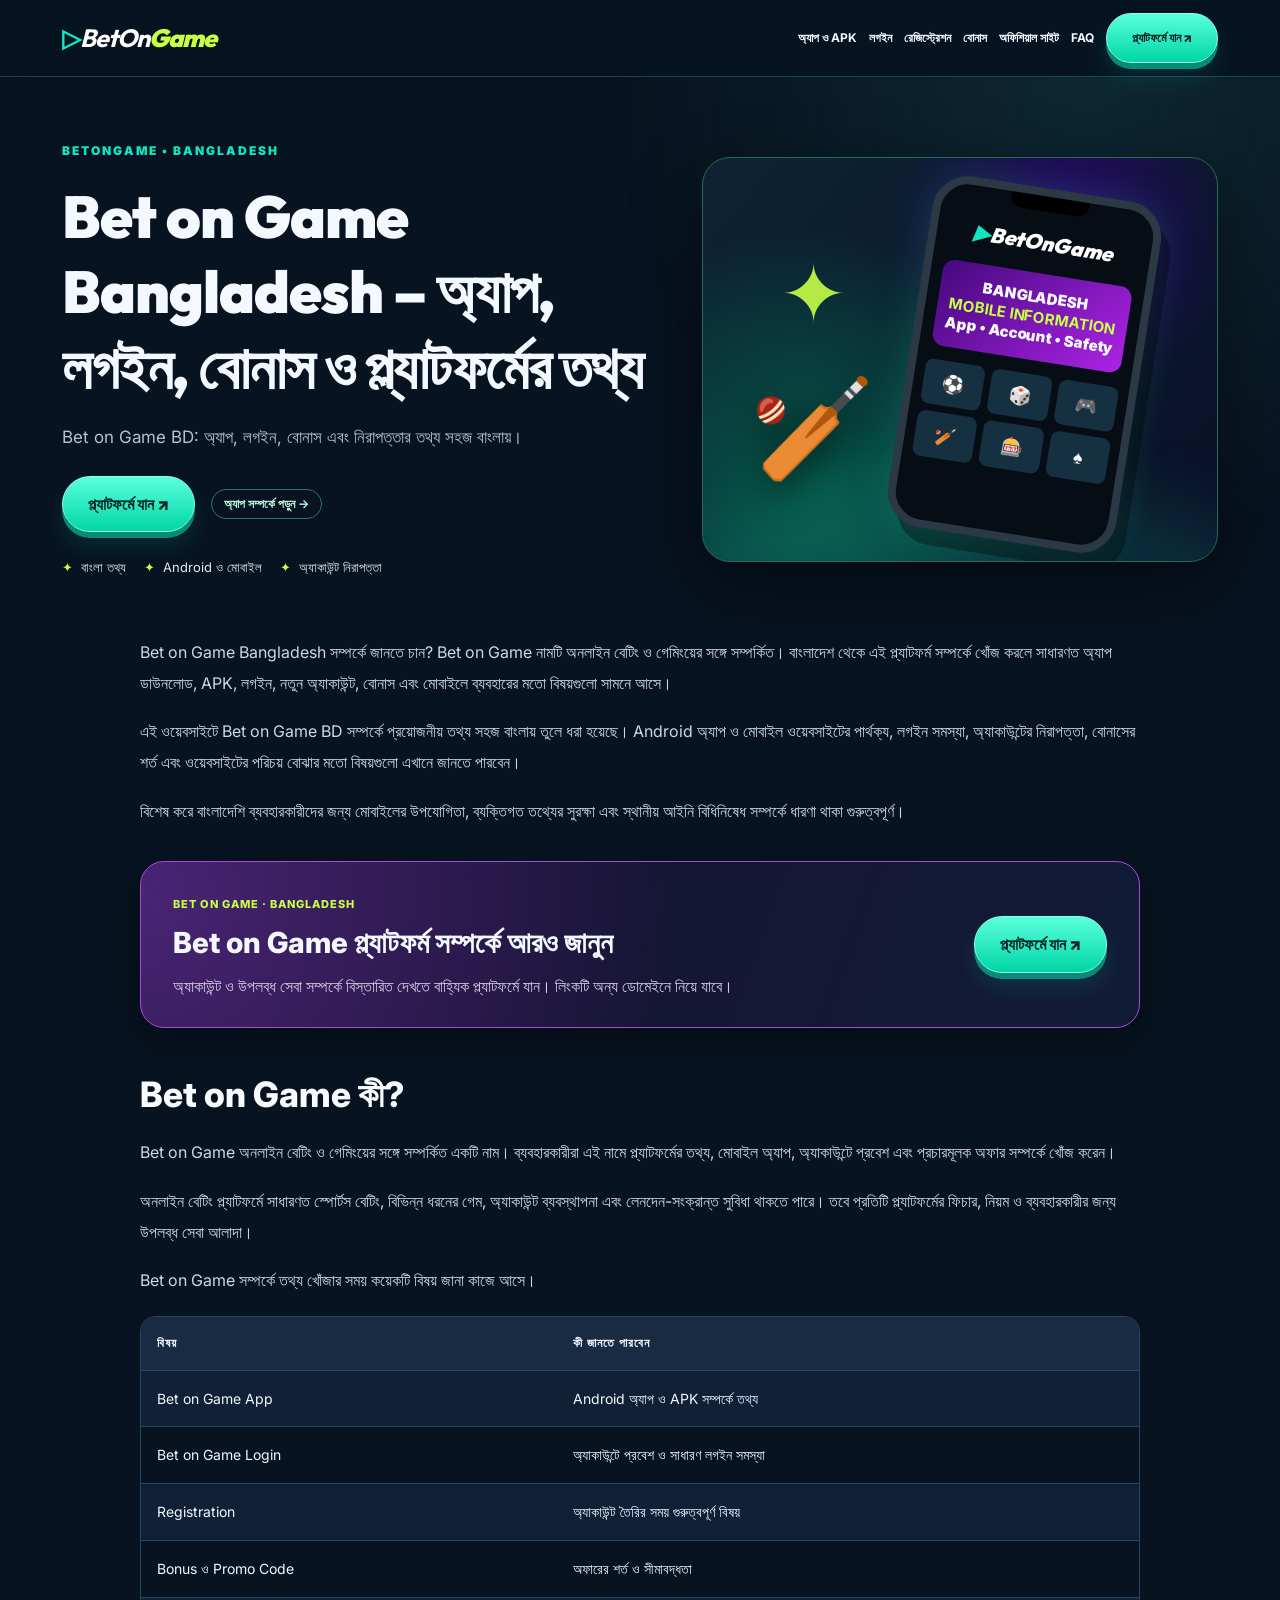
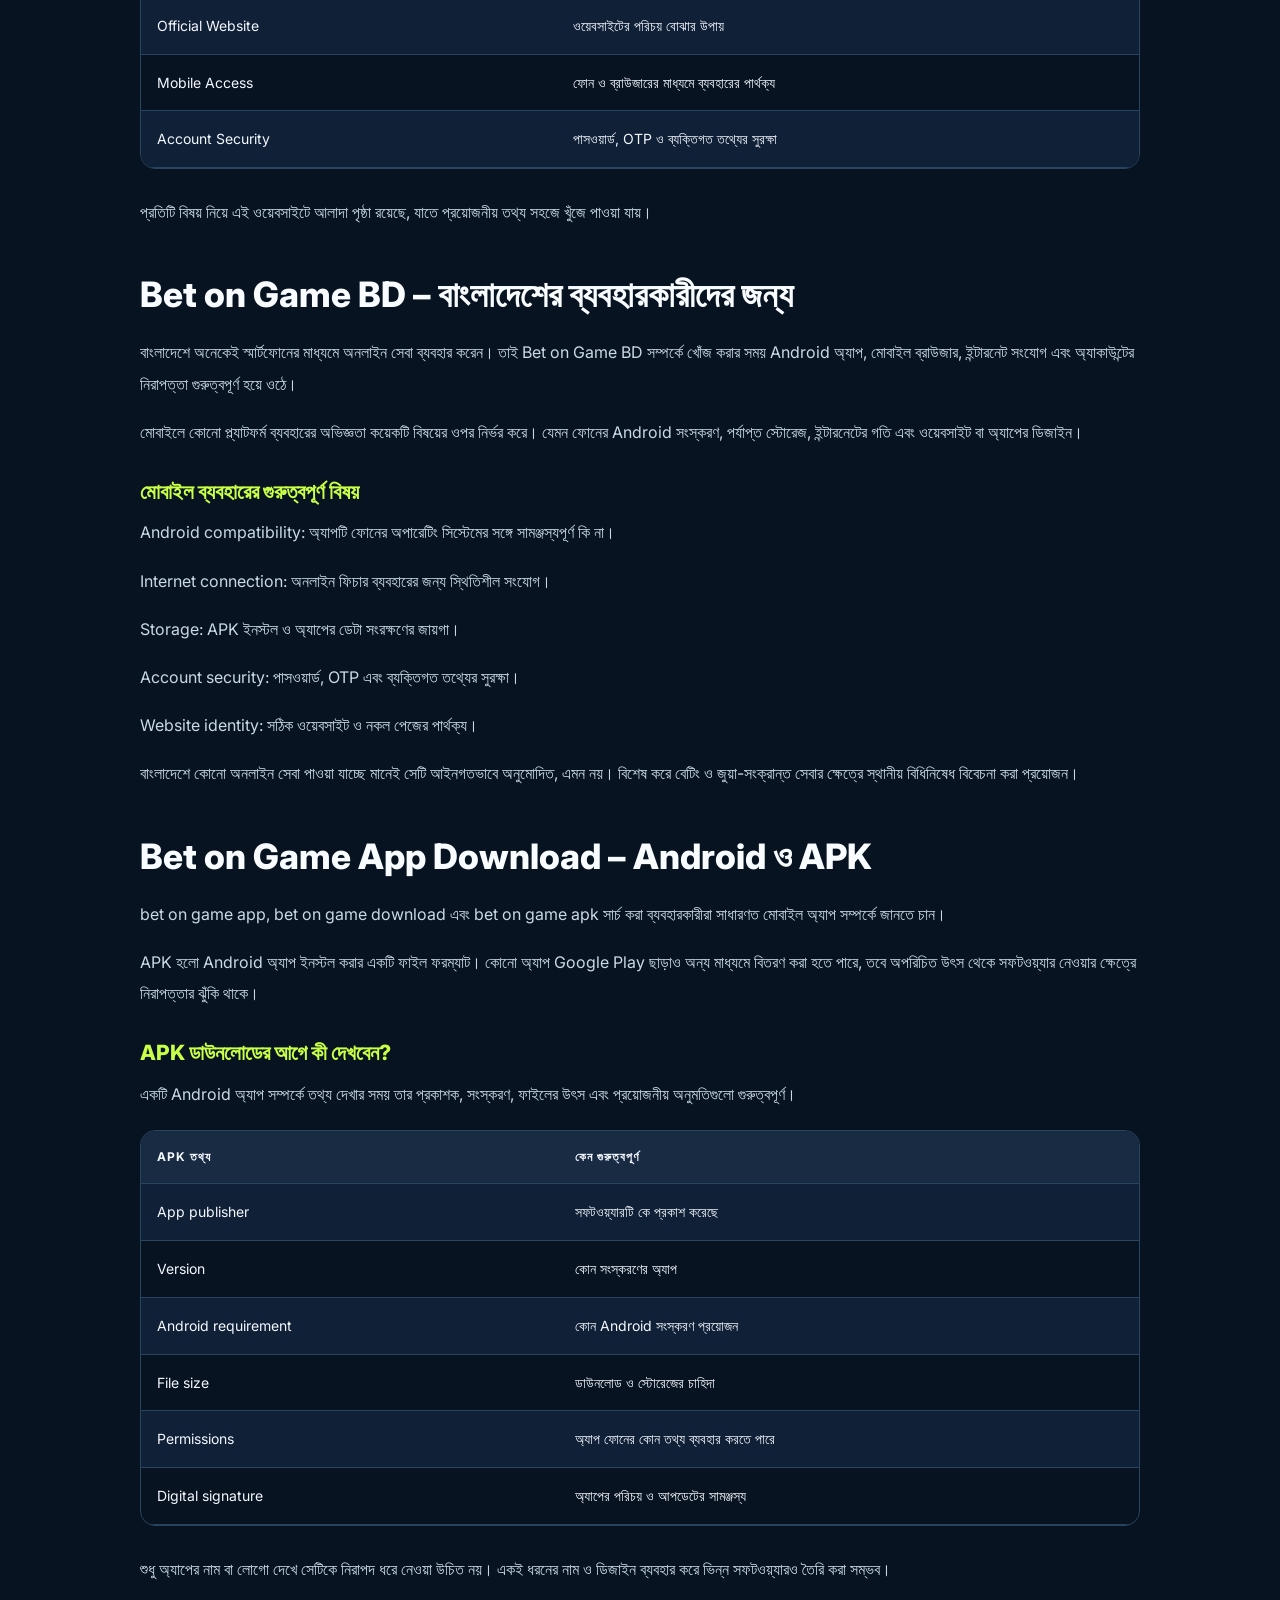
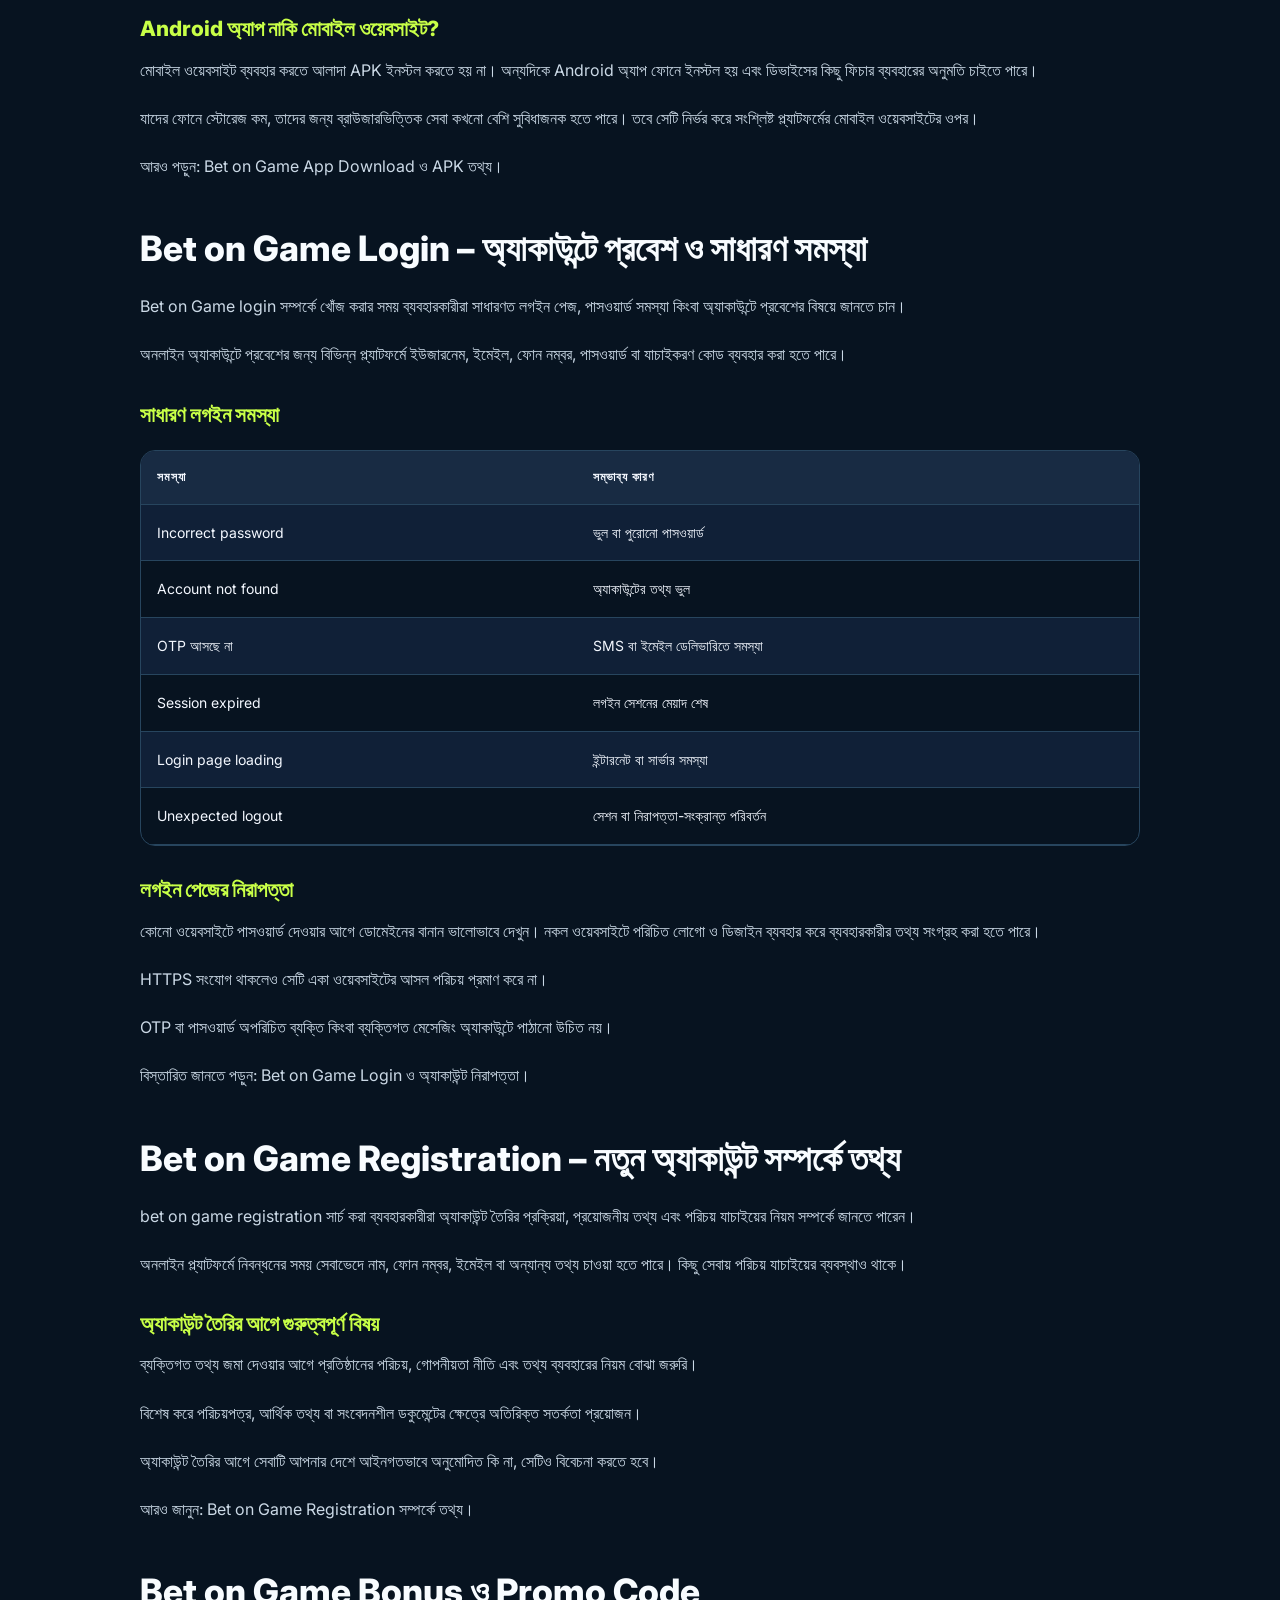
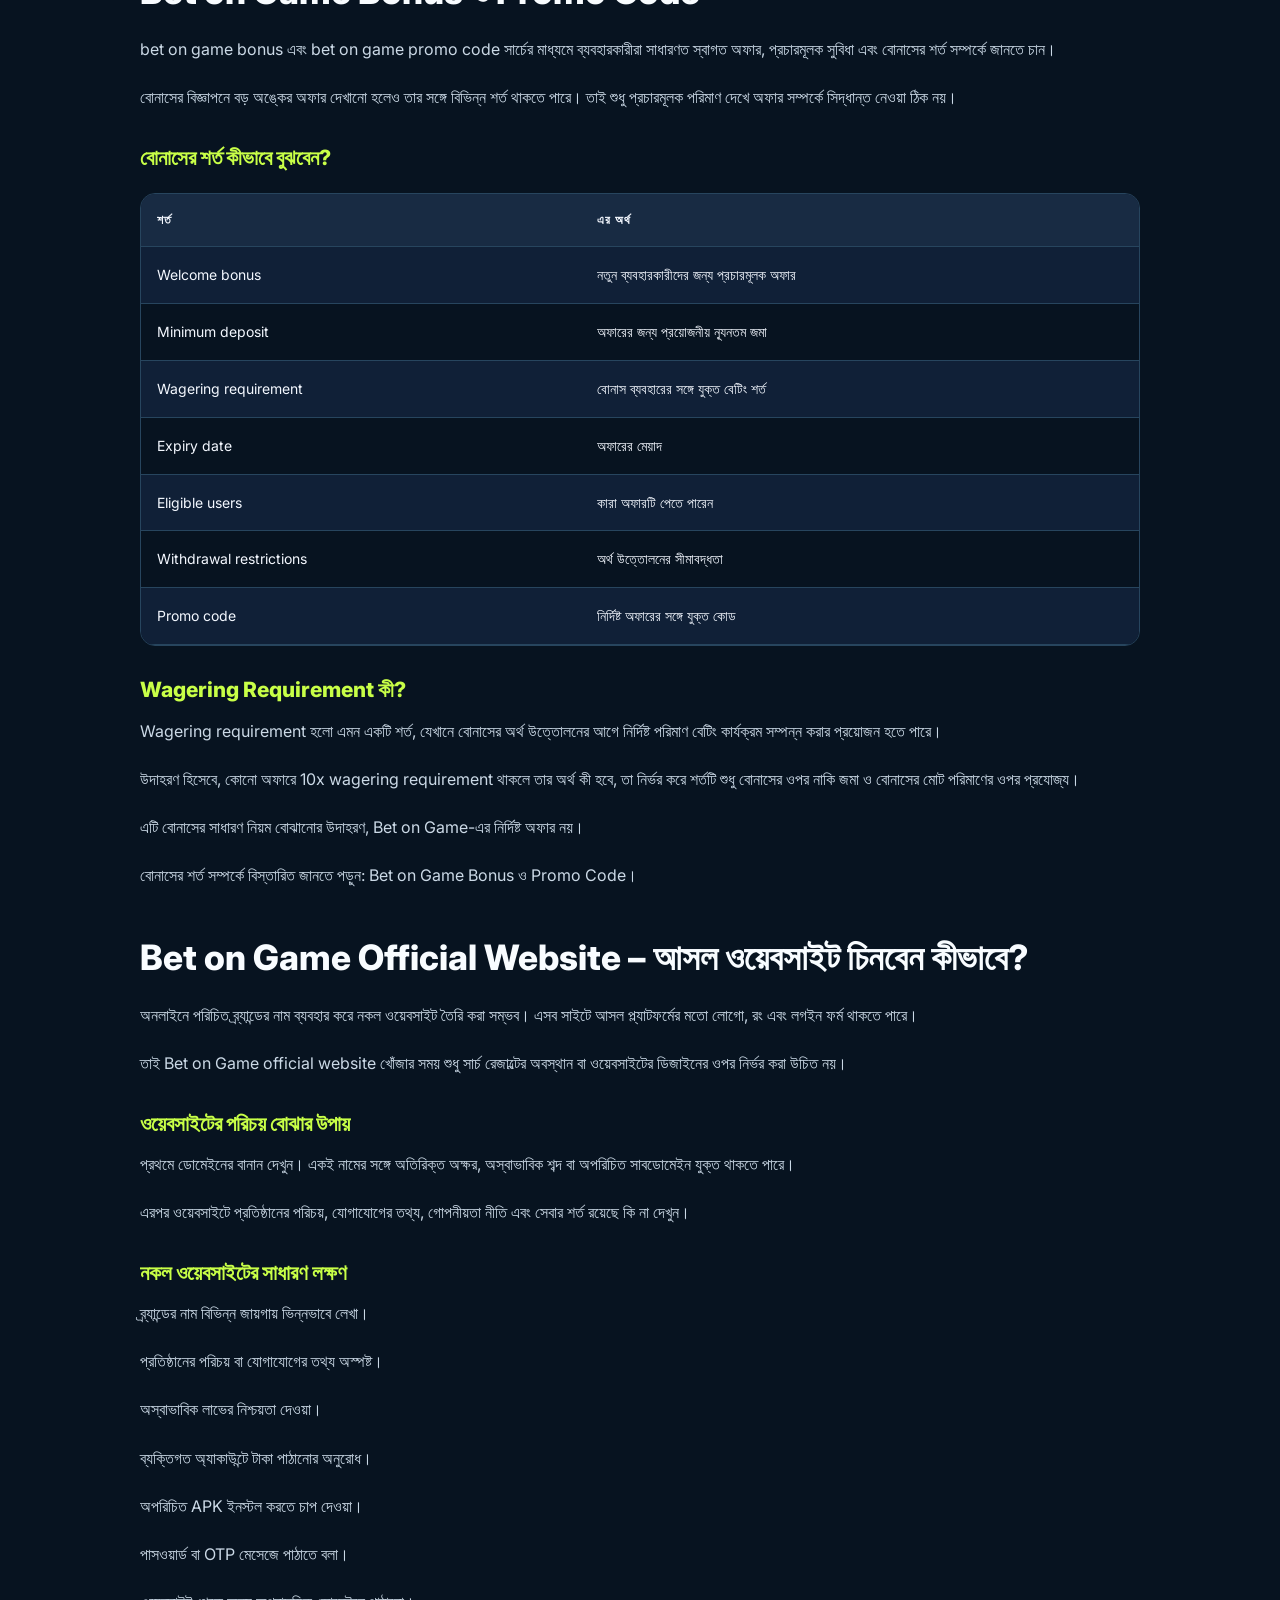
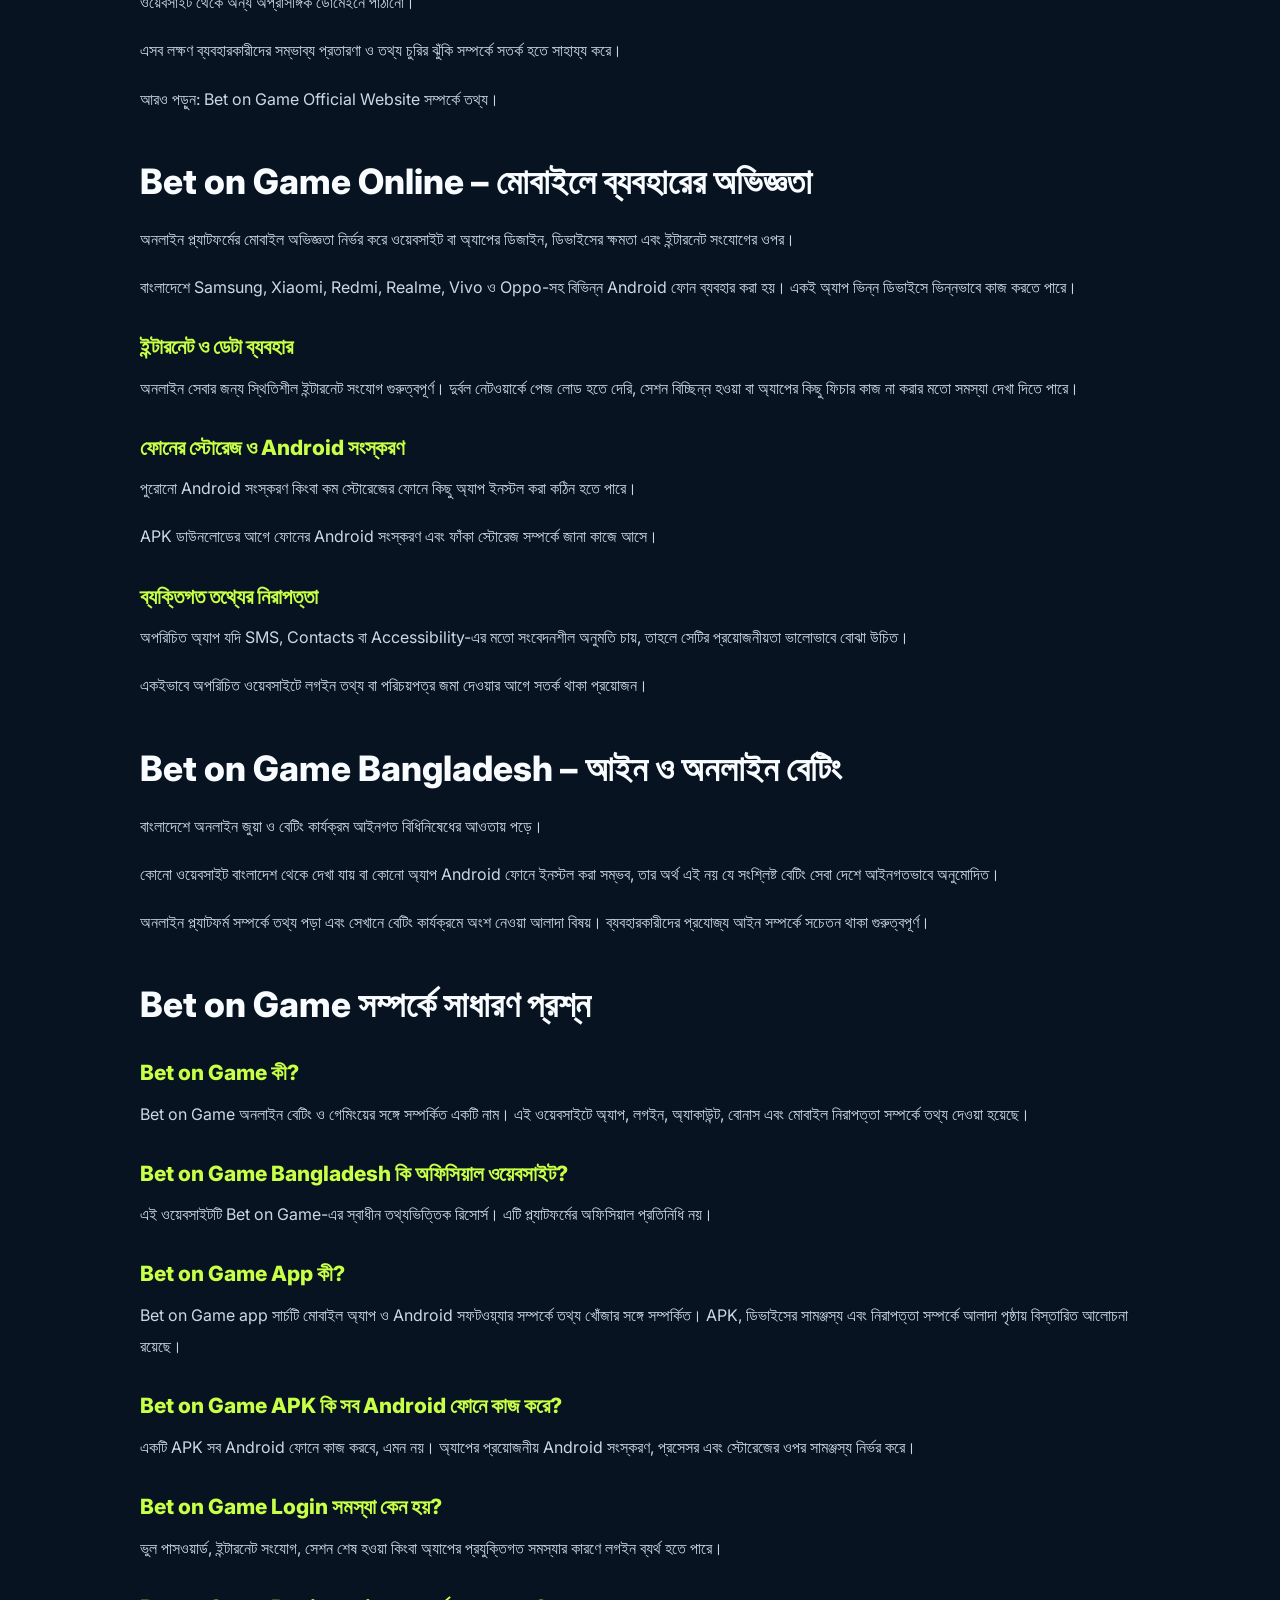
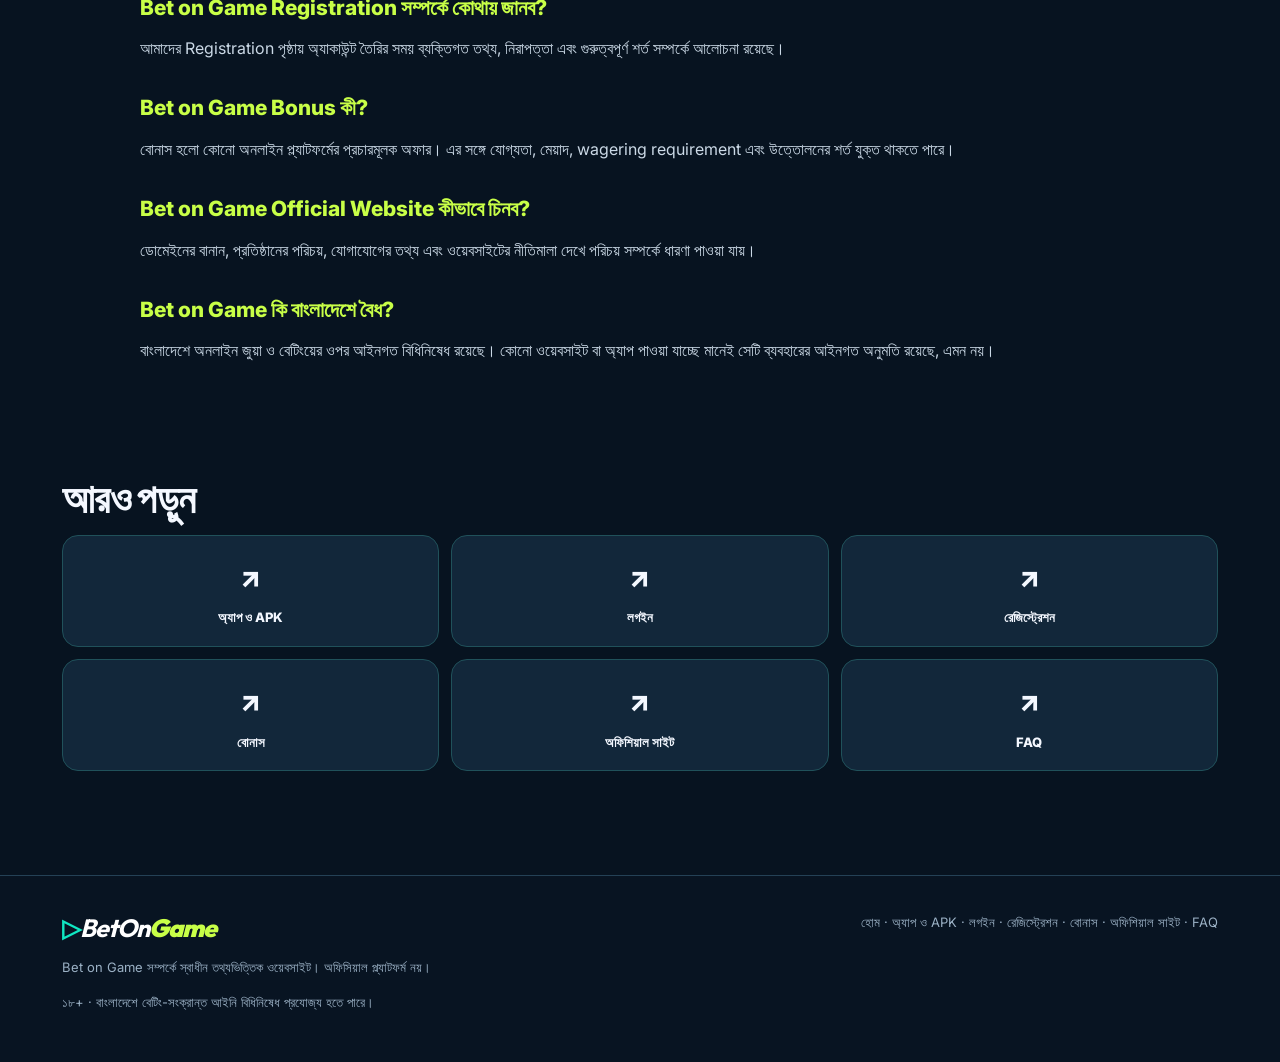
==== index.html @ 0d75d98d "Initial deploy Bet on Game BD" ====
<!doctype html><html lang="bn-BD"><head><meta charset="utf-8"><meta name="viewport" content="width=device-width, initial-scale=1"><meta name="theme-color" content="#071320"><title>Bet on Game Bangladesh – App, Login ও Bonus তথ্য</title><meta name="description" content="Bet on Game Bangladesh সম্পর্কে জানুন। Bet on Game BD অ্যাপ, APK ডাউনলোড, লগইন, রেজিস্ট্রেশন, বোনাস, মোবাইল ব্যবহার ও নিরাপত্তার তথ্য।"><meta name="google-site-verification" content="OcO6SEF6Yd6gTLhYc5qlhoDZafXLxsuk9HwTfhQTQ_E"><link rel="canonical" href="https://bet-on-game-bd.com/"><link rel="icon" href="/assets/favicon.svg" type="image/svg+xml"><link rel="stylesheet" href="/assets/style.css"><meta property="og:type" content="website"><meta property="og:locale" content="bn_BD"><meta property="og:title" content="Bet on Game Bangladesh – App, Login ও Bonus তথ্য"><meta property="og:description" content="Bet on Game Bangladesh সম্পর্কে জানুন। Bet on Game BD অ্যাপ, APK ডাউনলোড, লগইন, রেজিস্ট্রেশন, বোনাস, মোবাইল ব্যবহার ও নিরাপত্তার তথ্য।"><meta property="og:url" content="https://bet-on-game-bd.com/"><script type="application/ld+json">{"@context": "https://schema.org", "@type": "WebPage", "name": "Bet on Game Bangladesh – App, Login ও Bonus তথ্য", "description": "Bet on Game Bangladesh সম্পর্কে জানুন। Bet on Game BD অ্যাপ, APK ডাউনলোড, লগইন, রেজিস্ট্রেশন, বোনাস, মোবাইল ব্যবহার ও নিরাপত্তার তথ্য।", "url": "https://bet-on-game-bd.com/", "inLanguage": "bn-BD", "isPartOf": {"@type": "WebSite", "name": "Bet on Game Bangladesh", "url": "https://bet-on-game-bd.com/"}}</script></head><body><header class="site-header"><div class="wrap header-inner"><a class="brand" href="/" aria-label="BetOnGame home"><span class="mark">▷</span><b>BetOn</b><span>Game</span></a><button class="menu-toggle" aria-label="Toggle navigation" aria-expanded="false">☰</button><nav class="nav" aria-label="Main navigation"><a href="/app-download/">অ্যাপ ও APK</a><a href="/login/">লগইন</a><a href="/registration/">রেজিস্ট্রেশন</a><a href="/bonus-promo-code/">বোনাস</a><a href="/official-website/">অফিশিয়াল সাইট</a><a href="/faq/">FAQ</a><a class="btn" href="/go-bd-platform/" rel="nofollow sponsored">প্ল্যাটফর্মে যান ↗</a></nav></div></header><main class="wrap"><section class="hero"><div><div class="eyebrow">BetOnGame • Bangladesh</div><h1>Bet on Game Bangladesh – অ্যাপ, লগইন, বোনাস ও প্ল্যাটফর্মের তথ্য</h1><p>Bet on Game BD: অ্যাপ, লগইন, বোনাস এবং নিরাপত্তার তথ্য সহজ বাংলায়।</p><div class="hero-actions"><a class="btn" href="/go-bd-platform/" rel="nofollow sponsored" aria-label="Visit Bet on Game platform">প্ল্যাটফর্মে যান ↗</a><a class="badge" href="/app-download/">অ্যাপ সম্পর্কে পড়ুন →</a></div><div class="mini-facts"><span>বাংলা তথ্য</span><span>Android ও মোবাইল</span><span>অ্যাকাউন্ট নিরাপত্তা</span></div></div><div class="hero-art" role="img" aria-label="BetOnGame mobile-themed illustration"><span class="art-spark">✦</span><span class="art-orb">🏏</span><div class="phone"><div class="screen-logo"><span>▶</span>BetOnGame</div><div class="screen-promo">BANGLADESH<strong>MOBILE INFORMATION</strong>App • Account • Safety</div><div class="screen-icons"><i>⚽</i><i>🎲</i><i>🎮</i><i>🏏</i><i>🎰</i><i>♠️</i></div></div></div></section><article class="article-content">
<p>Bet on Game Bangladesh সম্পর্কে জানতে চান? Bet on Game নামটি অনলাইন বেটিং ও গেমিংয়ের সঙ্গে সম্পর্কিত। বাংলাদেশ থেকে এই প্ল্যাটফর্ম সম্পর্কে খোঁজ করলে সাধারণত অ্যাপ ডাউনলোড, APK, লগইন, নতুন অ্যাকাউন্ট, বোনাস এবং মোবাইলে ব্যবহারের মতো বিষয়গুলো সামনে আসে।</p>
<p>এই ওয়েবসাইটে Bet on Game BD সম্পর্কে প্রয়োজনীয় তথ্য সহজ বাংলায় তুলে ধরা হয়েছে। Android অ্যাপ ও মোবাইল ওয়েবসাইটের পার্থক্য, লগইন সমস্যা, অ্যাকাউন্টের নিরাপত্তা, বোনাসের শর্ত এবং ওয়েবসাইটের পরিচয় বোঝার মতো বিষয়গুলো এখানে জানতে পারবেন।</p>
<p>বিশেষ করে বাংলাদেশি ব্যবহারকারীদের জন্য মোবাইলের উপযোগিতা, ব্যক্তিগত তথ্যের সুরক্ষা এবং স্থানীয় আইনি বিধিনিষেধ সম্পর্কে ধারণা থাকা গুরুত্বপূর্ণ।</p>
<div class="site-cta"><div><span class="kicker">BET ON GAME · BANGLADESH</span><h2>Bet on Game প্ল্যাটফর্ম সম্পর্কে আরও জানুন</h2><p>অ্যাকাউন্ট ও উপলব্ধ সেবা সম্পর্কে বিস্তারিত দেখতে বাহ্যিক প্ল্যাটফর্মে যান। লিংকটি অন্য ডোমেইনে নিয়ে যাবে।</p></div><a class="btn" href="/go-bd-platform/" rel="nofollow sponsored" aria-label="Visit Bet on Game platform">প্ল্যাটফর্মে যান ↗</a></div>
<h2>Bet on Game কী?</h2>
<p>Bet on Game অনলাইন বেটিং ও গেমিংয়ের সঙ্গে সম্পর্কিত একটি নাম। ব্যবহারকারীরা এই নামে প্ল্যাটফর্মের তথ্য, মোবাইল অ্যাপ, অ্যাকাউন্টে প্রবেশ এবং প্রচারমূলক অফার সম্পর্কে খোঁজ করেন।</p>
<p>অনলাইন বেটিং প্ল্যাটফর্মে সাধারণত স্পোর্টস বেটিং, বিভিন্ন ধরনের গেম, অ্যাকাউন্ট ব্যবস্থাপনা এবং লেনদেন-সংক্রান্ত সুবিধা থাকতে পারে। তবে প্রতিটি প্ল্যাটফর্মের ফিচার, নিয়ম ও ব্যবহারকারীর জন্য উপলব্ধ সেবা আলাদা।</p>
<p>Bet on Game সম্পর্কে তথ্য খোঁজার সময় কয়েকটি বিষয় জানা কাজে আসে।</p>
<div class="table-wrap"><table><tr><th>বিষয়</th><th>কী জানতে পারবেন</th></tr><tr><td>Bet on Game App</td><td>Android অ্যাপ ও APK সম্পর্কে তথ্য</td></tr><tr><td>Bet on Game Login</td><td>অ্যাকাউন্টে প্রবেশ ও সাধারণ লগইন সমস্যা</td></tr><tr><td>Registration</td><td>অ্যাকাউন্ট তৈরির সময় গুরুত্বপূর্ণ বিষয়</td></tr><tr><td>Bonus ও Promo Code</td><td>অফারের শর্ত ও সীমাবদ্ধতা</td></tr><tr><td>Official Website</td><td>ওয়েবসাইটের পরিচয় বোঝার উপায়</td></tr><tr><td>Mobile Access</td><td>ফোন ও ব্রাউজারের মাধ্যমে ব্যবহারের পার্থক্য</td></tr><tr><td>Account Security</td><td>পাসওয়ার্ড, OTP ও ব্যক্তিগত তথ্যের সুরক্ষা</td></tr></table></div>
<p>প্রতিটি বিষয় নিয়ে এই ওয়েবসাইটে আলাদা পৃষ্ঠা রয়েছে, যাতে প্রয়োজনীয় তথ্য সহজে খুঁজে পাওয়া যায়।</p>
<h2>Bet on Game BD – বাংলাদেশের ব্যবহারকারীদের জন্য</h2>
<p>বাংলাদেশে অনেকেই স্মার্টফোনের মাধ্যমে অনলাইন সেবা ব্যবহার করেন। তাই Bet on Game BD সম্পর্কে খোঁজ করার সময় Android অ্যাপ, মোবাইল ব্রাউজার, ইন্টারনেট সংযোগ এবং অ্যাকাউন্টের নিরাপত্তা গুরুত্বপূর্ণ হয়ে ওঠে।</p>
<p>মোবাইলে কোনো প্ল্যাটফর্ম ব্যবহারের অভিজ্ঞতা কয়েকটি বিষয়ের ওপর নির্ভর করে। যেমন ফোনের Android সংস্করণ, পর্যাপ্ত স্টোরেজ, ইন্টারনেটের গতি এবং ওয়েবসাইট বা অ্যাপের ডিজাইন।</p>
<h3>মোবাইল ব্যবহারের গুরুত্বপূর্ণ বিষয়</h3>
<p>Android compatibility: অ্যাপটি ফোনের অপারেটিং সিস্টেমের সঙ্গে সামঞ্জস্যপূর্ণ কি না।</p>
<p>Internet connection: অনলাইন ফিচার ব্যবহারের জন্য স্থিতিশীল সংযোগ।</p>
<p>Storage: APK ইনস্টল ও অ্যাপের ডেটা সংরক্ষণের জায়গা।</p>
<p>Account security: পাসওয়ার্ড, OTP এবং ব্যক্তিগত তথ্যের সুরক্ষা।</p>
<p>Website identity: সঠিক ওয়েবসাইট ও নকল পেজের পার্থক্য।</p>
<p>বাংলাদেশে কোনো অনলাইন সেবা পাওয়া যাচ্ছে মানেই সেটি আইনগতভাবে অনুমোদিত, এমন নয়। বিশেষ করে বেটিং ও জুয়া-সংক্রান্ত সেবার ক্ষেত্রে স্থানীয় বিধিনিষেধ বিবেচনা করা প্রয়োজন।</p>
<h2>Bet on Game App Download – Android ও APK</h2>
<p>bet on game app, bet on game download এবং bet on game apk সার্চ করা ব্যবহারকারীরা সাধারণত মোবাইল অ্যাপ সম্পর্কে জানতে চান।</p>
<p>APK হলো Android অ্যাপ ইনস্টল করার একটি ফাইল ফরম্যাট। কোনো অ্যাপ Google Play ছাড়াও অন্য মাধ্যমে বিতরণ করা হতে পারে, তবে অপরিচিত উৎস থেকে সফটওয়্যার নেওয়ার ক্ষেত্রে নিরাপত্তার ঝুঁকি থাকে।</p>
<h3>APK ডাউনলোডের আগে কী দেখবেন?</h3>
<p>একটি Android অ্যাপ সম্পর্কে তথ্য দেখার সময় তার প্রকাশক, সংস্করণ, ফাইলের উৎস এবং প্রয়োজনীয় অনুমতিগুলো গুরুত্বপূর্ণ।</p>
<div class="table-wrap"><table><tr><th>APK তথ্য</th><th>কেন গুরুত্বপূর্ণ</th></tr><tr><td>App publisher</td><td>সফটওয়্যারটি কে প্রকাশ করেছে</td></tr><tr><td>Version</td><td>কোন সংস্করণের অ্যাপ</td></tr><tr><td>Android requirement</td><td>কোন Android সংস্করণ প্রয়োজন</td></tr><tr><td>File size</td><td>ডাউনলোড ও স্টোরেজের চাহিদা</td></tr><tr><td>Permissions</td><td>অ্যাপ ফোনের কোন তথ্য ব্যবহার করতে পারে</td></tr><tr><td>Digital signature</td><td>অ্যাপের পরিচয় ও আপডেটের সামঞ্জস্য</td></tr></table></div>
<p>শুধু অ্যাপের নাম বা লোগো দেখে সেটিকে নিরাপদ ধরে নেওয়া উচিত নয়। একই ধরনের নাম ও ডিজাইন ব্যবহার করে ভিন্ন সফটওয়্যারও তৈরি করা সম্ভব।</p>
<h3>Android অ্যাপ নাকি মোবাইল ওয়েবসাইট?</h3>
<p>মোবাইল ওয়েবসাইট ব্যবহার করতে আলাদা APK ইনস্টল করতে হয় না। অন্যদিকে Android অ্যাপ ফোনে ইনস্টল হয় এবং ডিভাইসের কিছু ফিচার ব্যবহারের অনুমতি চাইতে পারে।</p>
<p>যাদের ফোনে স্টোরেজ কম, তাদের জন্য ব্রাউজারভিত্তিক সেবা কখনো বেশি সুবিধাজনক হতে পারে। তবে সেটি নির্ভর করে সংশ্লিষ্ট প্ল্যাটফর্মের মোবাইল ওয়েবসাইটের ওপর।</p>
<p>আরও পড়ুন: Bet on Game App Download ও APK তথ্য।</p>
<h2>Bet on Game Login – অ্যাকাউন্টে প্রবেশ ও সাধারণ সমস্যা</h2>
<p>Bet on Game login সম্পর্কে খোঁজ করার সময় ব্যবহারকারীরা সাধারণত লগইন পেজ, পাসওয়ার্ড সমস্যা কিংবা অ্যাকাউন্টে প্রবেশের বিষয়ে জানতে চান।</p>
<p>অনলাইন অ্যাকাউন্টে প্রবেশের জন্য বিভিন্ন প্ল্যাটফর্মে ইউজারনেম, ইমেইল, ফোন নম্বর, পাসওয়ার্ড বা যাচাইকরণ কোড ব্যবহার করা হতে পারে।</p>
<h3>সাধারণ লগইন সমস্যা</h3>
<div class="table-wrap"><table><tr><th>সমস্যা</th><th>সম্ভাব্য কারণ</th></tr><tr><td>Incorrect password</td><td>ভুল বা পুরোনো পাসওয়ার্ড</td></tr><tr><td>Account not found</td><td>অ্যাকাউন্টের তথ্য ভুল</td></tr><tr><td>OTP আসছে না</td><td>SMS বা ইমেইল ডেলিভারিতে সমস্যা</td></tr><tr><td>Session expired</td><td>লগইন সেশনের মেয়াদ শেষ</td></tr><tr><td>Login page loading</td><td>ইন্টারনেট বা সার্ভার সমস্যা</td></tr><tr><td>Unexpected logout</td><td>সেশন বা নিরাপত্তা-সংক্রান্ত পরিবর্তন</td></tr></table></div>
<h3>লগইন পেজের নিরাপত্তা</h3>
<p>কোনো ওয়েবসাইটে পাসওয়ার্ড দেওয়ার আগে ডোমেইনের বানান ভালোভাবে দেখুন। নকল ওয়েবসাইটে পরিচিত লোগো ও ডিজাইন ব্যবহার করে ব্যবহারকারীর তথ্য সংগ্রহ করা হতে পারে।</p>
<p>HTTPS সংযোগ থাকলেও সেটি একা ওয়েবসাইটের আসল পরিচয় প্রমাণ করে না।</p>
<p>OTP বা পাসওয়ার্ড অপরিচিত ব্যক্তি কিংবা ব্যক্তিগত মেসেজিং অ্যাকাউন্টে পাঠানো উচিত নয়।</p>
<p>বিস্তারিত জানতে পড়ুন: Bet on Game Login ও অ্যাকাউন্ট নিরাপত্তা।</p>
<h2>Bet on Game Registration – নতুন অ্যাকাউন্ট সম্পর্কে তথ্য</h2>
<p>bet on game registration সার্চ করা ব্যবহারকারীরা অ্যাকাউন্ট তৈরির প্রক্রিয়া, প্রয়োজনীয় তথ্য এবং পরিচয় যাচাইয়ের নিয়ম সম্পর্কে জানতে পারেন।</p>
<p>অনলাইন প্ল্যাটফর্মে নিবন্ধনের সময় সেবাভেদে নাম, ফোন নম্বর, ইমেইল বা অন্যান্য তথ্য চাওয়া হতে পারে। কিছু সেবায় পরিচয় যাচাইয়ের ব্যবস্থাও থাকে।</p>
<h3>অ্যাকাউন্ট তৈরির আগে গুরুত্বপূর্ণ বিষয়</h3>
<p>ব্যক্তিগত তথ্য জমা দেওয়ার আগে প্রতিষ্ঠানের পরিচয়, গোপনীয়তা নীতি এবং তথ্য ব্যবহারের নিয়ম বোঝা জরুরি।</p>
<p>বিশেষ করে পরিচয়পত্র, আর্থিক তথ্য বা সংবেদনশীল ডকুমেন্টের ক্ষেত্রে অতিরিক্ত সতর্কতা প্রয়োজন।</p>
<p>অ্যাকাউন্ট তৈরির আগে সেবাটি আপনার দেশে আইনগতভাবে অনুমোদিত কি না, সেটিও বিবেচনা করতে হবে।</p>
<p>আরও জানুন: Bet on Game Registration সম্পর্কে তথ্য।</p>
<h2>Bet on Game Bonus ও Promo Code</h2>
<p>bet on game bonus এবং bet on game promo code সার্চের মাধ্যমে ব্যবহারকারীরা সাধারণত স্বাগত অফার, প্রচারমূলক সুবিধা এবং বোনাসের শর্ত সম্পর্কে জানতে চান।</p>
<p>বোনাসের বিজ্ঞাপনে বড় অঙ্কের অফার দেখানো হলেও তার সঙ্গে বিভিন্ন শর্ত থাকতে পারে। তাই শুধু প্রচারমূলক পরিমাণ দেখে অফার সম্পর্কে সিদ্ধান্ত নেওয়া ঠিক নয়।</p>
<h3>বোনাসের শর্ত কীভাবে বুঝবেন?</h3>
<div class="table-wrap"><table><tr><th>শর্ত</th><th>এর অর্থ</th></tr><tr><td>Welcome bonus</td><td>নতুন ব্যবহারকারীদের জন্য প্রচারমূলক অফার</td></tr><tr><td>Minimum deposit</td><td>অফারের জন্য প্রয়োজনীয় ন্যূনতম জমা</td></tr><tr><td>Wagering requirement</td><td>বোনাস ব্যবহারের সঙ্গে যুক্ত বেটিং শর্ত</td></tr><tr><td>Expiry date</td><td>অফারের মেয়াদ</td></tr><tr><td>Eligible users</td><td>কারা অফারটি পেতে পারেন</td></tr><tr><td>Withdrawal restrictions</td><td>অর্থ উত্তোলনের সীমাবদ্ধতা</td></tr><tr><td>Promo code</td><td>নির্দিষ্ট অফারের সঙ্গে যুক্ত কোড</td></tr></table></div>
<h3>Wagering Requirement কী?</h3>
<p>Wagering requirement হলো এমন একটি শর্ত, যেখানে বোনাসের অর্থ উত্তোলনের আগে নির্দিষ্ট পরিমাণ বেটিং কার্যক্রম সম্পন্ন করার প্রয়োজন হতে পারে।</p>
<p>উদাহরণ হিসেবে, কোনো অফারে 10x wagering requirement থাকলে তার অর্থ কী হবে, তা নির্ভর করে শর্তটি শুধু বোনাসের ওপর নাকি জমা ও বোনাসের মোট পরিমাণের ওপর প্রযোজ্য।</p>
<p>এটি বোনাসের সাধারণ নিয়ম বোঝানোর উদাহরণ, Bet on Game-এর নির্দিষ্ট অফার নয়।</p>
<p>বোনাসের শর্ত সম্পর্কে বিস্তারিত জানতে পড়ুন: Bet on Game Bonus ও Promo Code।</p>
<h2>Bet on Game Official Website – আসল ওয়েবসাইট চিনবেন কীভাবে?</h2>
<p>অনলাইনে পরিচিত ব্র্যান্ডের নাম ব্যবহার করে নকল ওয়েবসাইট তৈরি করা সম্ভব। এসব সাইটে আসল প্ল্যাটফর্মের মতো লোগো, রং এবং লগইন ফর্ম থাকতে পারে।</p>
<p>তাই Bet on Game official website খোঁজার সময় শুধু সার্চ রেজাল্টের অবস্থান বা ওয়েবসাইটের ডিজাইনের ওপর নির্ভর করা উচিত নয়।</p>
<h3>ওয়েবসাইটের পরিচয় বোঝার উপায়</h3>
<p>প্রথমে ডোমেইনের বানান দেখুন। একই নামের সঙ্গে অতিরিক্ত অক্ষর, অস্বাভাবিক শব্দ বা অপরিচিত সাবডোমেইন যুক্ত থাকতে পারে।</p>
<p>এরপর ওয়েবসাইটে প্রতিষ্ঠানের পরিচয়, যোগাযোগের তথ্য, গোপনীয়তা নীতি এবং সেবার শর্ত রয়েছে কি না দেখুন।</p>
<h3>নকল ওয়েবসাইটের সাধারণ লক্ষণ</h3>
<p>ব্র্যান্ডের নাম বিভিন্ন জায়গায় ভিন্নভাবে লেখা।</p>
<p>প্রতিষ্ঠানের পরিচয় বা যোগাযোগের তথ্য অস্পষ্ট।</p>
<p>অস্বাভাবিক লাভের নিশ্চয়তা দেওয়া।</p>
<p>ব্যক্তিগত অ্যাকাউন্টে টাকা পাঠানোর অনুরোধ।</p>
<p>অপরিচিত APK ইনস্টল করতে চাপ দেওয়া।</p>
<p>পাসওয়ার্ড বা OTP মেসেজে পাঠাতে বলা।</p>
<p>ওয়েবসাইট থেকে অন্য অপ্রাসঙ্গিক ডোমেইনে পাঠানো।</p>
<p>এসব লক্ষণ ব্যবহারকারীদের সম্ভাব্য প্রতারণা ও তথ্য চুরির ঝুঁকি সম্পর্কে সতর্ক হতে সাহায্য করে।</p>
<p>আরও পড়ুন: Bet on Game Official Website সম্পর্কে তথ্য।</p>
<h2>Bet on Game Online – মোবাইলে ব্যবহারের অভিজ্ঞতা</h2>
<p>অনলাইন প্ল্যাটফর্মের মোবাইল অভিজ্ঞতা নির্ভর করে ওয়েবসাইট বা অ্যাপের ডিজাইন, ডিভাইসের ক্ষমতা এবং ইন্টারনেট সংযোগের ওপর।</p>
<p>বাংলাদেশে Samsung, Xiaomi, Redmi, Realme, Vivo ও Oppo-সহ বিভিন্ন Android ফোন ব্যবহার করা হয়। একই অ্যাপ ভিন্ন ডিভাইসে ভিন্নভাবে কাজ করতে পারে।</p>
<h3>ইন্টারনেট ও ডেটা ব্যবহার</h3>
<p>অনলাইন সেবার জন্য স্থিতিশীল ইন্টারনেট সংযোগ গুরুত্বপূর্ণ। দুর্বল নেটওয়ার্কে পেজ লোড হতে দেরি, সেশন বিচ্ছিন্ন হওয়া বা অ্যাপের কিছু ফিচার কাজ না করার মতো সমস্যা দেখা দিতে পারে।</p>
<h3>ফোনের স্টোরেজ ও Android সংস্করণ</h3>
<p>পুরোনো Android সংস্করণ কিংবা কম স্টোরেজের ফোনে কিছু অ্যাপ ইনস্টল করা কঠিন হতে পারে।</p>
<p>APK ডাউনলোডের আগে ফোনের Android সংস্করণ এবং ফাঁকা স্টোরেজ সম্পর্কে জানা কাজে আসে।</p>
<h3>ব্যক্তিগত তথ্যের নিরাপত্তা</h3>
<p>অপরিচিত অ্যাপ যদি SMS, Contacts বা Accessibility-এর মতো সংবেদনশীল অনুমতি চায়, তাহলে সেটির প্রয়োজনীয়তা ভালোভাবে বোঝা উচিত।</p>
<p>একইভাবে অপরিচিত ওয়েবসাইটে লগইন তথ্য বা পরিচয়পত্র জমা দেওয়ার আগে সতর্ক থাকা প্রয়োজন।</p>
<h2>Bet on Game Bangladesh – আইন ও অনলাইন বেটিং</h2>
<p>বাংলাদেশে অনলাইন জুয়া ও বেটিং কার্যক্রম আইনগত বিধিনিষেধের আওতায় পড়ে।</p>
<p>কোনো ওয়েবসাইট বাংলাদেশ থেকে দেখা যায় বা কোনো অ্যাপ Android ফোনে ইনস্টল করা সম্ভব, তার অর্থ এই নয় যে সংশ্লিষ্ট বেটিং সেবা দেশে আইনগতভাবে অনুমোদিত।</p>
<p>অনলাইন প্ল্যাটফর্ম সম্পর্কে তথ্য পড়া এবং সেখানে বেটিং কার্যক্রমে অংশ নেওয়া আলাদা বিষয়। ব্যবহারকারীদের প্রযোজ্য আইন সম্পর্কে সচেতন থাকা গুরুত্বপূর্ণ।</p>
<h2>Bet on Game সম্পর্কে সাধারণ প্রশ্ন</h2>
<h3>Bet on Game কী?</h3>
<p>Bet on Game অনলাইন বেটিং ও গেমিংয়ের সঙ্গে সম্পর্কিত একটি নাম। এই ওয়েবসাইটে অ্যাপ, লগইন, অ্যাকাউন্ট, বোনাস এবং মোবাইল নিরাপত্তা সম্পর্কে তথ্য দেওয়া হয়েছে।</p>
<h3>Bet on Game Bangladesh কি অফিসিয়াল ওয়েবসাইট?</h3>
<p>এই ওয়েবসাইটটি Bet on Game-এর স্বাধীন তথ্যভিত্তিক রিসোর্স। এটি প্ল্যাটফর্মের অফিসিয়াল প্রতিনিধি নয়।</p>
<h3>Bet on Game App কী?</h3>
<p>Bet on Game app সার্চটি মোবাইল অ্যাপ ও Android সফটওয়্যার সম্পর্কে তথ্য খোঁজার সঙ্গে সম্পর্কিত। APK, ডিভাইসের সামঞ্জস্য এবং নিরাপত্তা সম্পর্কে আলাদা পৃষ্ঠায় বিস্তারিত আলোচনা রয়েছে।</p>
<h3>Bet on Game APK কি সব Android ফোনে কাজ করে?</h3>
<p>একটি APK সব Android ফোনে কাজ করবে, এমন নয়। অ্যাপের প্রয়োজনীয় Android সংস্করণ, প্রসেসর এবং স্টোরেজের ওপর সামঞ্জস্য নির্ভর করে।</p>
<h3>Bet on Game Login সমস্যা কেন হয়?</h3>
<p>ভুল পাসওয়ার্ড, ইন্টারনেট সংযোগ, সেশন শেষ হওয়া কিংবা অ্যাপের প্রযুক্তিগত সমস্যার কারণে লগইন ব্যর্থ হতে পারে।</p>
<h3>Bet on Game Registration সম্পর্কে কোথায় জানব?</h3>
<p>আমাদের Registration পৃষ্ঠায় অ্যাকাউন্ট তৈরির সময় ব্যক্তিগত তথ্য, নিরাপত্তা এবং গুরুত্বপূর্ণ শর্ত সম্পর্কে আলোচনা রয়েছে।</p>
<h3>Bet on Game Bonus কী?</h3>
<p>বোনাস হলো কোনো অনলাইন প্ল্যাটফর্মের প্রচারমূলক অফার। এর সঙ্গে যোগ্যতা, মেয়াদ, wagering requirement এবং উত্তোলনের শর্ত যুক্ত থাকতে পারে।</p>
<h3>Bet on Game Official Website কীভাবে চিনব?</h3>
<p>ডোমেইনের বানান, প্রতিষ্ঠানের পরিচয়, যোগাযোগের তথ্য এবং ওয়েবসাইটের নীতিমালা দেখে পরিচয় সম্পর্কে ধারণা পাওয়া যায়।</p>
<h3>Bet on Game কি বাংলাদেশে বৈধ?</h3>
<p>বাংলাদেশে অনলাইন জুয়া ও বেটিংয়ের ওপর আইনগত বিধিনিষেধ রয়েছে। কোনো ওয়েবসাইট বা অ্যাপ পাওয়া যাচ্ছে মানেই সেটি ব্যবহারের আইনগত অনুমতি রয়েছে, এমন নয়।</p></article><section class="section"><h2>আরও পড়ুন</h2><div class="quick-links"><a href="/app-download/"><span>↗</span>অ্যাপ ও APK</a><a href="/login/"><span>↗</span>লগইন</a><a href="/registration/"><span>↗</span>রেজিস্ট্রেশন</a><a href="/bonus-promo-code/"><span>↗</span>বোনাস</a><a href="/official-website/"><span>↗</span>অফিশিয়াল সাইট</a><a href="/faq/"><span>↗</span>FAQ</a></div></section></main><footer class="footer"><div class="wrap footer-inner"><div><a class="brand" href="/"><span class="mark">▷</span><b>BetOn</b><span>Game</span></a><p>Bet on Game সম্পর্কে স্বাধীন তথ্যভিত্তিক ওয়েবসাইট। অফিসিয়াল প্ল্যাটফর্ম নয়।</p><p>১৮+ · বাংলাদেশে বেটিং-সংক্রান্ত আইনি বিধিনিষেধ প্রযোজ্য হতে পারে।</p></div><div><a href="/">হোম</a> · <a href="/app-download/">অ্যাপ ও APK</a> · <a href="/login/">লগইন</a> · <a href="/registration/">রেজিস্ট্রেশন</a> · <a href="/bonus-promo-code/">বোনাস</a> · <a href="/official-website/">অফিশিয়াল সাইট</a> · <a href="/faq/">FAQ</a></div></div></footer><script src="/assets/site.js" defer></script></body></html>
---- assets/style.css ----
@import url('https://fonts.googleapis.com/css2?family=Inter:wght@400;500;600;700;800;900&family=Outfit:wght@500;600;700;800;900&display=swap');
:root{--bg:#071320;--panel:#101e33;--panel2:#14253d;--line:#28415b;--mint:#10e7c2;--lime:#c8ff47;--purple:#a132ff;--text:#f4f8ff;--muted:#b0c3d4}*{box-sizing:border-box}html{scroll-behavior:smooth}body{margin:0;background:var(--bg);color:var(--text);font:16px/1.65 Inter,Arial,sans-serif}body:before{content:'';position:fixed;inset:0;pointer-events:none;background:radial-gradient(circle at 85% 10%,#153d44 0,transparent 35%);opacity:.5}a{color:inherit;text-decoration:none}button{font:inherit}.wrap{max-width:1200px;margin:auto;padding:0 22px}.site-header{position:sticky;top:0;z-index:30;background:#071321f2;border-bottom:1px solid #224051;backdrop-filter:blur(14px)}.header-inner{display:flex;align-items:center;justify-content:space-between;gap:20px;min-height:76px}.brand{font:italic 900 25px Outfit,sans-serif;letter-spacing:-1px;white-space:nowrap}.brand .mark{color:var(--mint);font-style:normal}.brand b{color:#fff}.brand span:last-child{color:var(--lime)}.nav{display:flex;align-items:center;gap:20px;font-size:13px;font-weight:700}.nav a:not(.btn):hover{color:var(--mint)}.btn{display:inline-flex;justify-content:center;align-items:center;gap:10px;background:linear-gradient(180deg,#5affdd,#00d6a7);color:#042221;padding:14px 25px;border:1px solid #91ffea;border-radius:28px;font-weight:900;box-shadow:0 6px 0 #078d77,0 14px 25px #00d7ae24;transition:transform .2s,filter .2s}.btn:hover{transform:translateY(-3px);filter:brightness(1.08)}.btn:active{transform:translateY(3px);box-shadow:0 2px 0 #078d77}.btn.alt{background:linear-gradient(180deg,#d9ff79,#a4ec04);border-color:#edffae;box-shadow:0 6px 0 #6b9d00;color:#112200}.menu-toggle{display:none;background:none;color:white;border:1px solid var(--line);padding:8px 12px;border-radius:10px}.hero{padding:64px 0 36px;display:grid;grid-template-columns:1.08fr .92fr;align-items:center;gap:35px}.eyebrow{font-size:12px;font-weight:900;letter-spacing:2px;color:var(--mint);text-transform:uppercase}.hero h1,h1{font:900 clamp(40px,5.3vw,74px)/1.06 Outfit,Arial,sans-serif;letter-spacing:-2.2px;margin:18px 0}.hero h1 em,h1 em{color:var(--lime);font-style:normal}.hero p{color:var(--muted);font-size:17px;max-width:620px}.hero-actions{display:flex;flex-wrap:wrap;align-items:center;gap:16px;margin:25px 0}.mini-facts{display:flex;flex-wrap:wrap;gap:18px;color:#d7efe8;font-size:13px}.mini-facts span:before{content:'✦';color:var(--lime);margin-right:8px}.hero-art{min-height:405px;border:1px solid #2c675c;border-radius:28px;position:relative;overflow:hidden;background:radial-gradient(circle at 70% 20%,#2d0071 0,transparent 35%),radial-gradient(circle at 20% 80%,#065b4c 0,transparent 48%),linear-gradient(130deg,#0d2333,#0a1027);box-shadow:0 20px 70px #0007}.hero-art:after{content:'';position:absolute;inset:auto -15% -45% -15%;height:65%;border-radius:50%;background:#10dfac22;filter:blur(35px)}.phone{position:absolute;right:15%;top:7%;width:45%;height:88%;background:#060d15;border:8px solid #2d3845;border-radius:36px;transform:rotate(9deg);box-shadow:12px 16px 0 #0005,0 0 40px #22f2b52c;overflow:hidden;z-index:2}.phone:before{content:'';display:block;width:37%;height:15px;border-radius:0 0 12px 12px;background:#000;margin:0 auto}.phone .screen-logo{font:italic 900 21px Outfit;text-align:center;margin:18px 0;color:#fff}.screen-logo span{color:var(--mint)}.phone .screen-promo{background:linear-gradient(130deg,#45097d,#ac23e6);margin:12px;border-radius:12px;padding:14px 8px;text-align:center;font-weight:900;font-size:15px;line-height:1.3}.phone .screen-promo strong{display:block;color:var(--lime)}.phone .screen-icons{display:grid;grid-template-columns:repeat(3,1fr);gap:7px;margin:14px 10px}.phone .screen-icons i{font-style:normal;text-align:center;background:#153041;border-radius:8px;padding:8px 2px;font-size:18px}.art-orb{position:absolute;left:9%;bottom:13%;font-size:100px;filter:drop-shadow(0 12px 20px #000a);z-index:2}.art-spark{position:absolute;left:15%;top:17%;font-size:80px;color:var(--lime);opacity:.9}.section{padding:44px 0}.section h2{font:800 clamp(27px,3.4vw,40px)/1.18 Outfit;margin:0 0 12px;letter-spacing:-.7px}.section-lead{color:var(--muted);margin:0 0 24px;max-width:760px}.bonus{border:1px solid #9d38d3;border-radius:24px;padding:26px 32px;background:radial-gradient(circle at 20% 50%,#6724a6 0,transparent 37%),linear-gradient(105deg,#23103f,#150c32 62%,#37044f);display:grid;grid-template-columns:160px 1fr auto;align-items:center;gap:22px;box-shadow:0 12px 40px #0005}.gift{font-size:96px;text-align:center;filter:drop-shadow(0 8px 15px #0007)}.bonus .kicker{color:#d8c0f1;font-size:12px;text-transform:uppercase;letter-spacing:2px;font-weight:800}.bonus h2{font:800 clamp(25px,3vw,38px)/1.15 Outfit;margin:6px 0}.bonus p{color:#d6c3e5;margin:0}.cards{display:grid;grid-template-columns:repeat(3,minmax(0,1fr));gap:18px}.card{background:linear-gradient(160deg,#13273c,#0d1a2c);border:1px solid #2a485e;border-radius:19px;padding:23px;min-width:0}.card:hover{border-color:#14e2bd}.card .emoji{font-size:35px}.card h3{font:800 21px Outfit;margin:10px 0 5px}.card p{color:var(--muted);font-size:14px;margin:0}.quick-links{display:grid;grid-template-columns:repeat(6,1fr);gap:12px}.quick-links a{padding:17px 8px;background:#12273a;border:1px solid #20515a;border-radius:16px;text-align:center;font-size:13px;font-weight:800}.quick-links a span{display:block;font-size:29px;margin-bottom:7px}.quick-links a:hover{border-color:var(--mint);background:#153e44}.game-grid{display:grid;grid-template-columns:repeat(3,1fr);gap:18px}.game{position:relative;overflow:hidden;min-height:170px;display:flex;flex-direction:column;justify-content:end;padding:22px;border-radius:18px;border:1px solid #4b496f;background:radial-gradient(circle at 75% 20%,#7e1ac6,transparent 55%),linear-gradient(135deg,#0b2441,#181130)}.game:nth-child(2n){background:radial-gradient(circle at 75% 20%,#027ac6,transparent 55%),linear-gradient(135deg,#0b2441,#181130)}.game:nth-child(3n){background:radial-gradient(circle at 75% 20%,#ff4b6e,transparent 55%),linear-gradient(135deg,#0b2441,#181130)}.game .big{font-size:60px;position:absolute;right:18px;top:12px}.game h3{font:900 23px Outfit;margin:0}.game small{color:#c4d6e3}.steps{display:grid;grid-template-columns:repeat(4,1fr);gap:16px}.step{padding:20px;border:1px solid #24475a;border-radius:17px;background:#10253b}.num{display:inline-flex;width:36px;height:36px;align-items:center;justify-content:center;border-radius:50%;background:var(--mint);color:#032721;font-weight:900}.step h3{font:800 19px Outfit;margin:12px 0 5px}.step p{font-size:13px;color:var(--muted);margin:0}.page-hero{padding:68px 0 28px}.page-hero h1{font-size:clamp(40px,5vw,65px);max-width:900px}.page-hero p{max-width:770px;color:var(--muted);font-size:17px}.faq{display:grid;gap:11px;max-width:900px}.faq details{border:1px solid #2a485e;border-radius:14px;background:#101f33;padding:17px 20px}.faq summary{cursor:pointer;font-weight:800}.faq p{color:var(--muted);margin:12px 0 0}.notice{background:#10243a;border-left:3px solid var(--mint);padding:15px 20px;border-radius:10px;color:#c6d9e5}.table-wrap{overflow:auto;border:1px solid #27455e;border-radius:15px}table{border-collapse:collapse;width:100%;min-width:580px}th,td{padding:16px;text-align:left;border-bottom:1px solid #27455e}th{background:#182b43;font-size:12px;letter-spacing:1px;text-transform:uppercase}td{font-size:14px}.footer{border-top:1px solid #244156;background:#081422;padding:36px 0;margin-top:60px}.footer-inner{display:flex;justify-content:space-between;gap:20px;flex-wrap:wrap;color:#9bb1c5;font-size:13px}.footer a:hover{color:var(--mint)}.subnav{display:flex;flex-wrap:wrap;gap:12px;margin:22px 0}.subnav a{border:1px solid #285166;padding:8px 15px;border-radius:20px;font-size:13px}.subnav a:hover{background:#123d42}.small{font-size:12px;color:var(--muted)}.badge{display:inline-block;border:1px solid #376f65;color:#b9f8df;border-radius:99px;padding:4px 12px;font-size:12px;font-weight:700}
@media(max-width:950px){.nav{gap:10px}.nav a{font-size:12px}.hero{grid-template-columns:1fr 1fr}.bonus{grid-template-columns:110px 1fr}.bonus .btn{grid-column:2;justify-self:start}.quick-links{grid-template-columns:repeat(3,1fr)}}@media(max-width:720px){.header-inner{min-height:66px}.menu-toggle{display:block}.nav{display:none;position:absolute;left:0;right:0;top:66px;background:#0b1b2b;padding:22px;flex-direction:column;align-items:stretch;border-bottom:1px solid var(--line)}.nav.open{display:flex}.nav a{font-size:15px}.nav .btn{width:100%}.hero{padding-top:36px;grid-template-columns:1fr;gap:18px}.hero h1{font-size:clamp(39px,10vw,57px);letter-spacing:-1.5px}.hero p{font-size:15px}.hero-art{min-height:310px}.phone{width:40%;right:18%;border-width:6px;border-radius:28px}.phone .screen-logo{font-size:15px;margin:10px 0}.phone .screen-promo{font-size:11px;margin:7px;padding:9px 4px}.phone .screen-icons i{font-size:13px}.art-orb{font-size:70px}.bonus{grid-template-columns:1fr;padding:24px;gap:9px}.gift{font-size:68px;text-align:left}.bonus .btn{grid-column:auto;justify-self:stretch}.cards,.game-grid{grid-template-columns:1fr 1fr}.steps{grid-template-columns:1fr 1fr}.quick-links{grid-template-columns:repeat(3,1fr)}.section{padding:31px 0}.page-hero{padding-top:43px}.page-hero h1{letter-spacing:-1.5px}.footer-inner{display:block}}@media(max-width:430px){.wrap{padding:0 17px}.hero-art{min-height:270px}.phone{height:86%;top:8%;width:44%;right:12%}.cards,.game-grid,.steps{grid-template-columns:1fr}.quick-links{grid-template-columns:repeat(2,1fr)}.hero-actions .btn{width:100%}}

/* Bengali editorial layout; preserve original BetOnGame art direction */
body{font-family:Inter,"Noto Sans Bengali","Hind Siliguri",Arial,sans-serif}
.article-content{max-width:1000px;margin:0 auto;padding:22px 0 48px;overflow-wrap:anywhere}
.article-content>h1{font:800 clamp(33px,4.5vw,56px)/1.3 Inter,Arial,sans-serif;letter-spacing:-.6px;margin:10px 0 26px}
.article-content>h2{font:800 clamp(24px,3vw,35px)/1.4 Inter,Arial,sans-serif;letter-spacing:0;margin:42px 0 18px;color:#f8fcff}
.article-content>h3{font:800 21px/1.5 Inter,Arial,sans-serif;margin:28px 0 10px;color:var(--lime)}
.article-content>h4{font:800 18px/1.5 Inter,Arial,sans-serif;margin:24px 0 10px}
.article-content>p{font-size:16px;line-height:1.95;color:#cbd9e6;margin:0 0 17px}
.article-content .table-wrap{margin:20px 0 28px}
.article-content td,.article-content th{line-height:1.7;min-width:110px}
.article-content tr:nth-child(even){background:#102037}
.site-cta{display:flex;align-items:center;justify-content:space-between;gap:24px;padding:27px 32px;border:1px solid #a54bd8;border-radius:24px;background:radial-gradient(circle at 0% 20%,#4a2475,transparent 52%),linear-gradient(110deg,#1a1033,#111b36);margin:34px 0 38px;box-shadow:0 15px 40px #0004}
.site-cta h2{font:800 clamp(22px,2.5vw,29px)/1.4 Inter,Arial,sans-serif;margin:8px 0}
.site-cta p{color:#d5cce8;line-height:1.8;margin:0}
.site-cta .kicker{font-size:11px;color:var(--lime);font-weight:800;letter-spacing:1px}
.site-cta .btn{flex-shrink:0}
.page-hero{padding-bottom:0}
.hero h1{font-size:clamp(36px,4.6vw,60px);line-height:1.28;letter-spacing:-1px}
.nav{gap:12px}.nav a{font-size:12px}
.quick-links{grid-template-columns:repeat(3,1fr)}
@media(max-width:950px){.site-cta{flex-direction:column;align-items:stretch}.nav{gap:7px}.nav a{font-size:11px}}
@media(max-width:720px){.article-content{padding-top:12px}.article-content>h2{margin-top:32px}.site-cta{padding:22px 18px;border-radius:18px}.site-cta .btn{width:100%}.quick-links{grid-template-columns:repeat(2,minmax(0,1fr))}.hero{padding-top:30px}.hero h1{font-size:clamp(33px,8vw,46px)}}
@media(max-width:430px){.quick-links{grid-template-columns:repeat(2,minmax(0,1fr))}.article-content>p{font-size:15px}.article-content>h1{font-size:32px}}
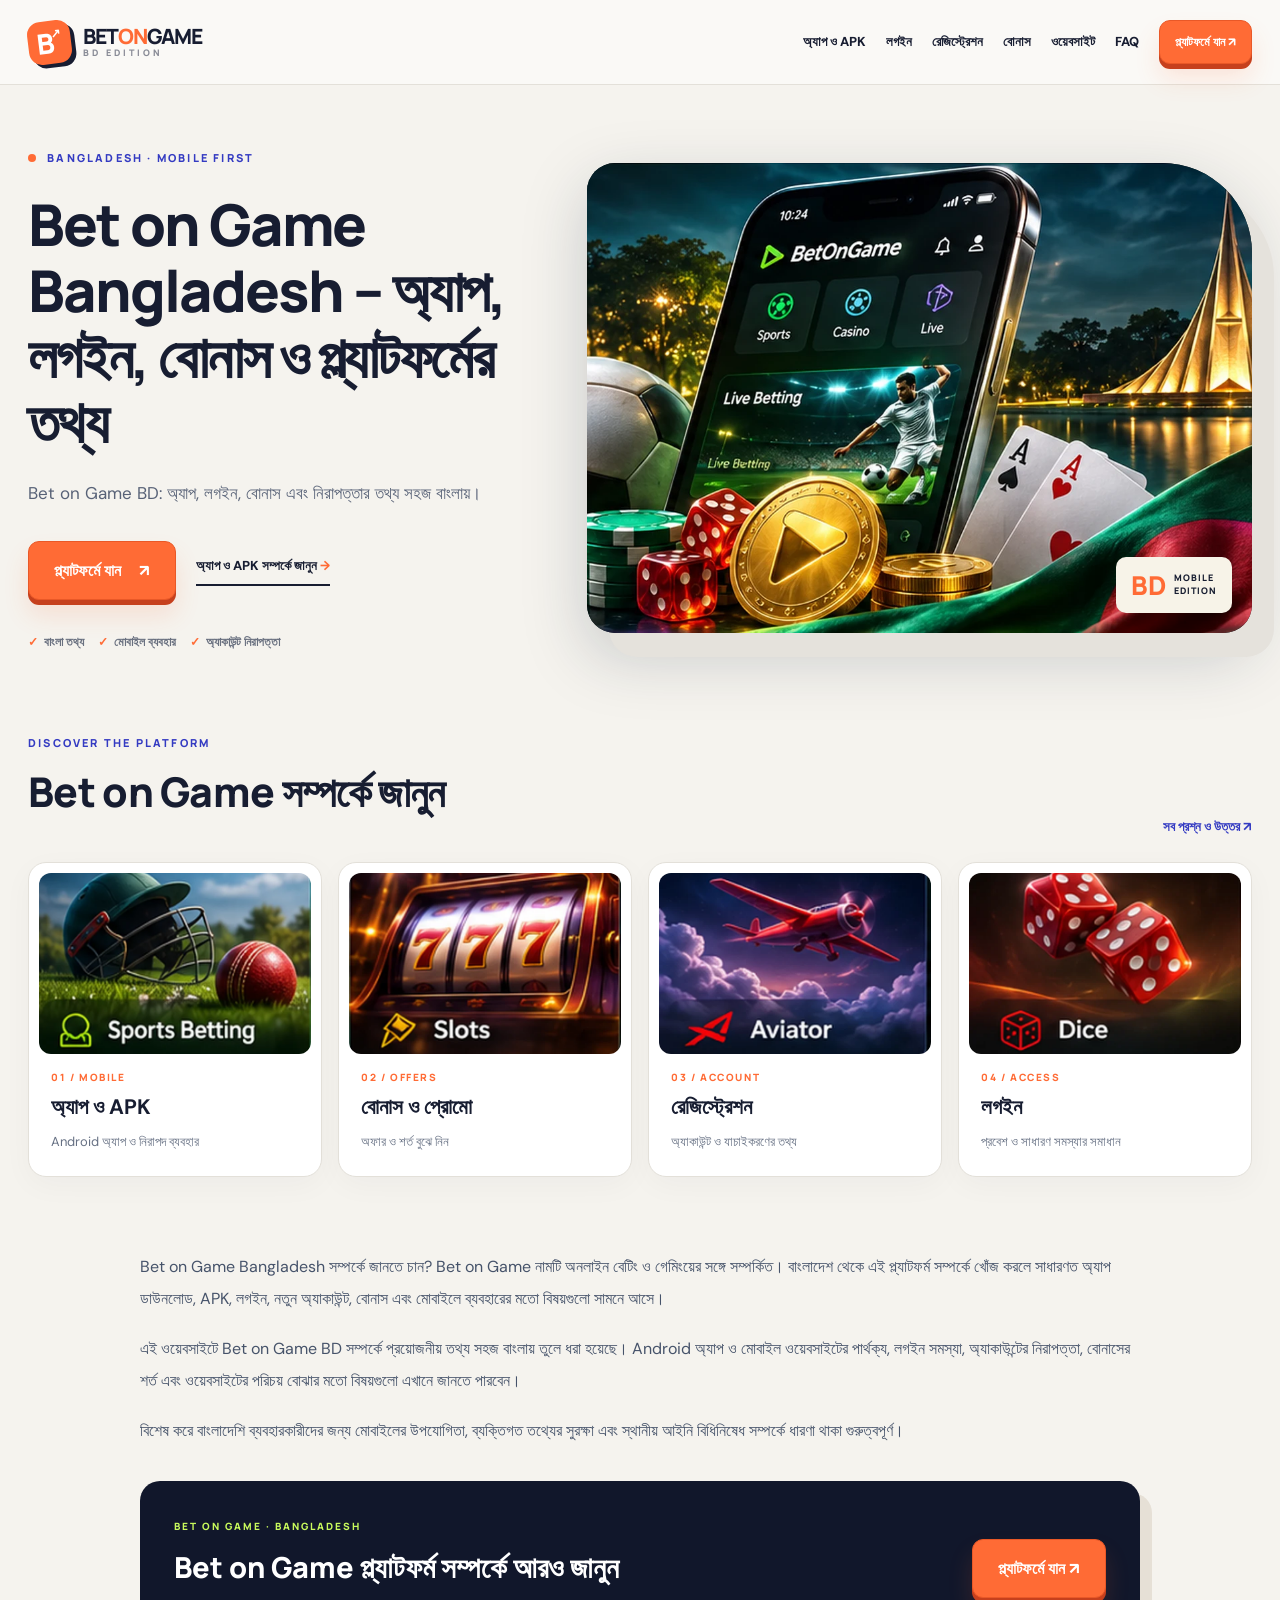
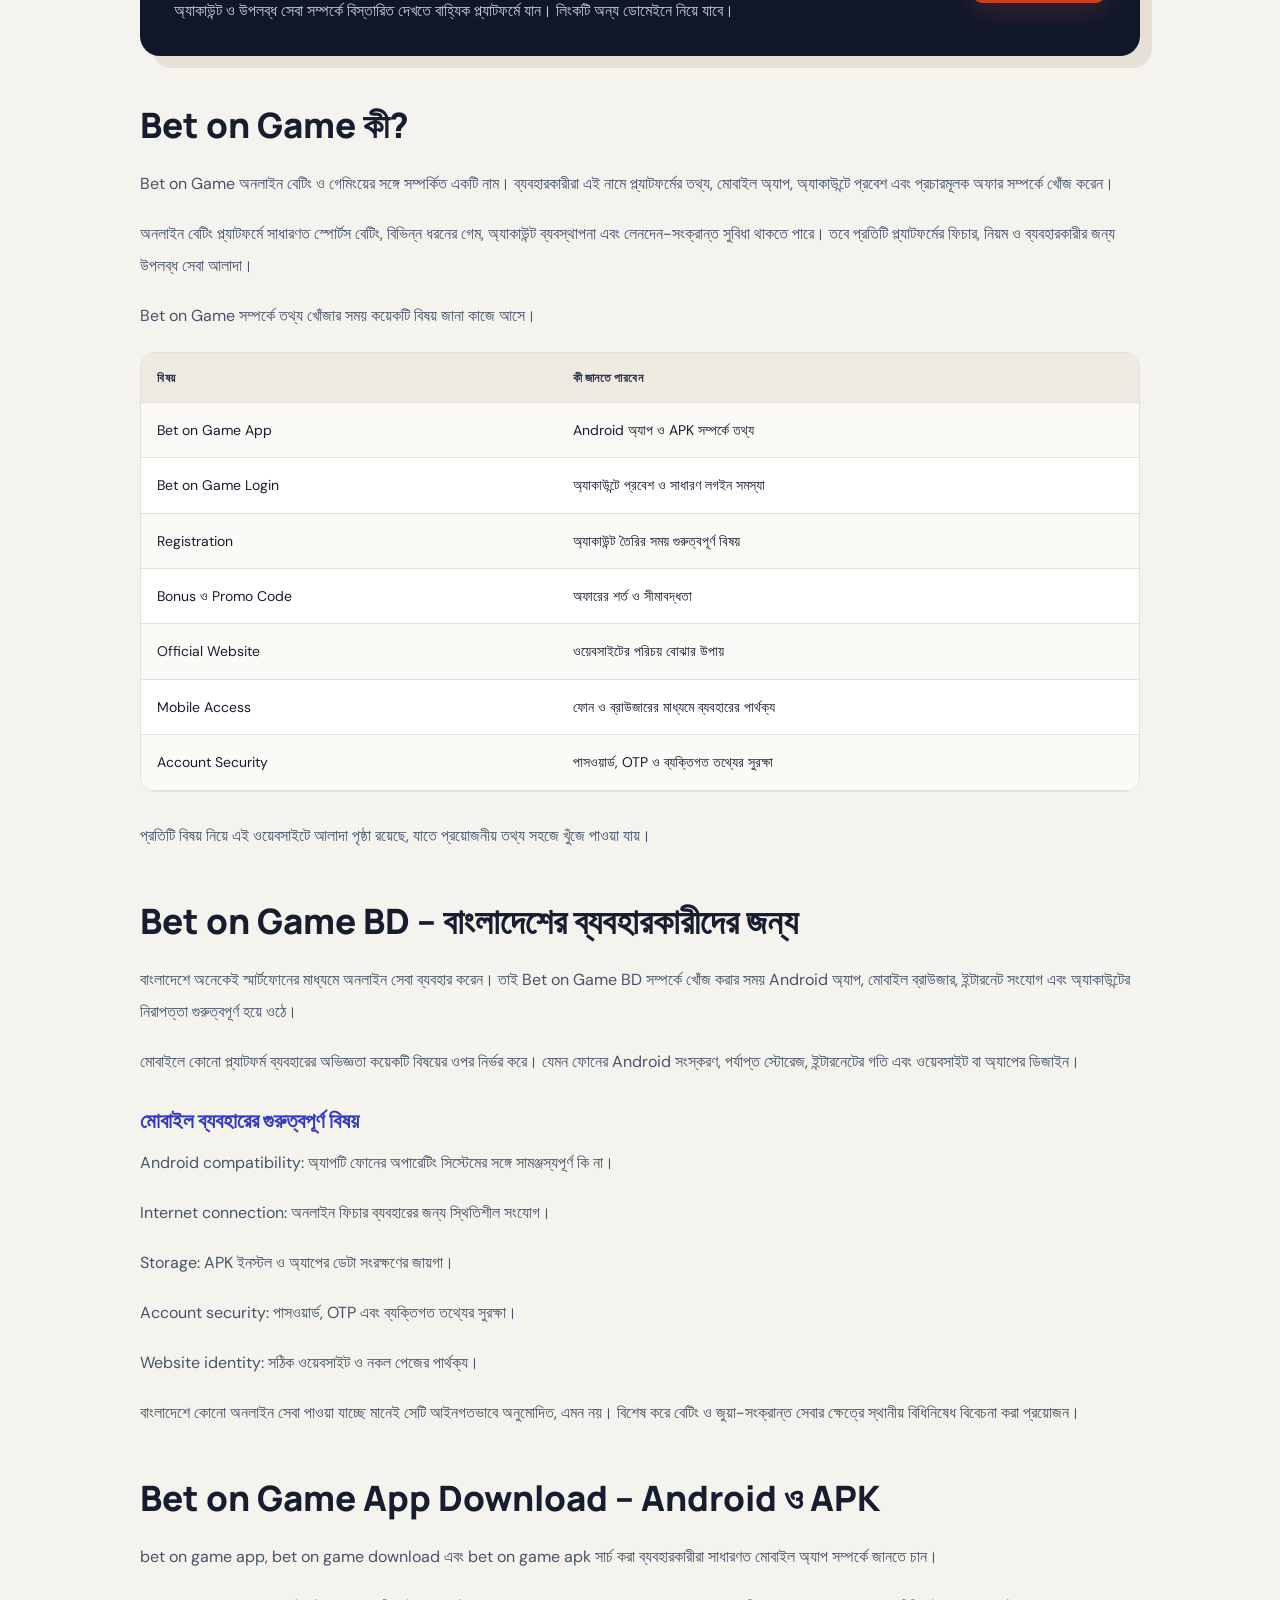
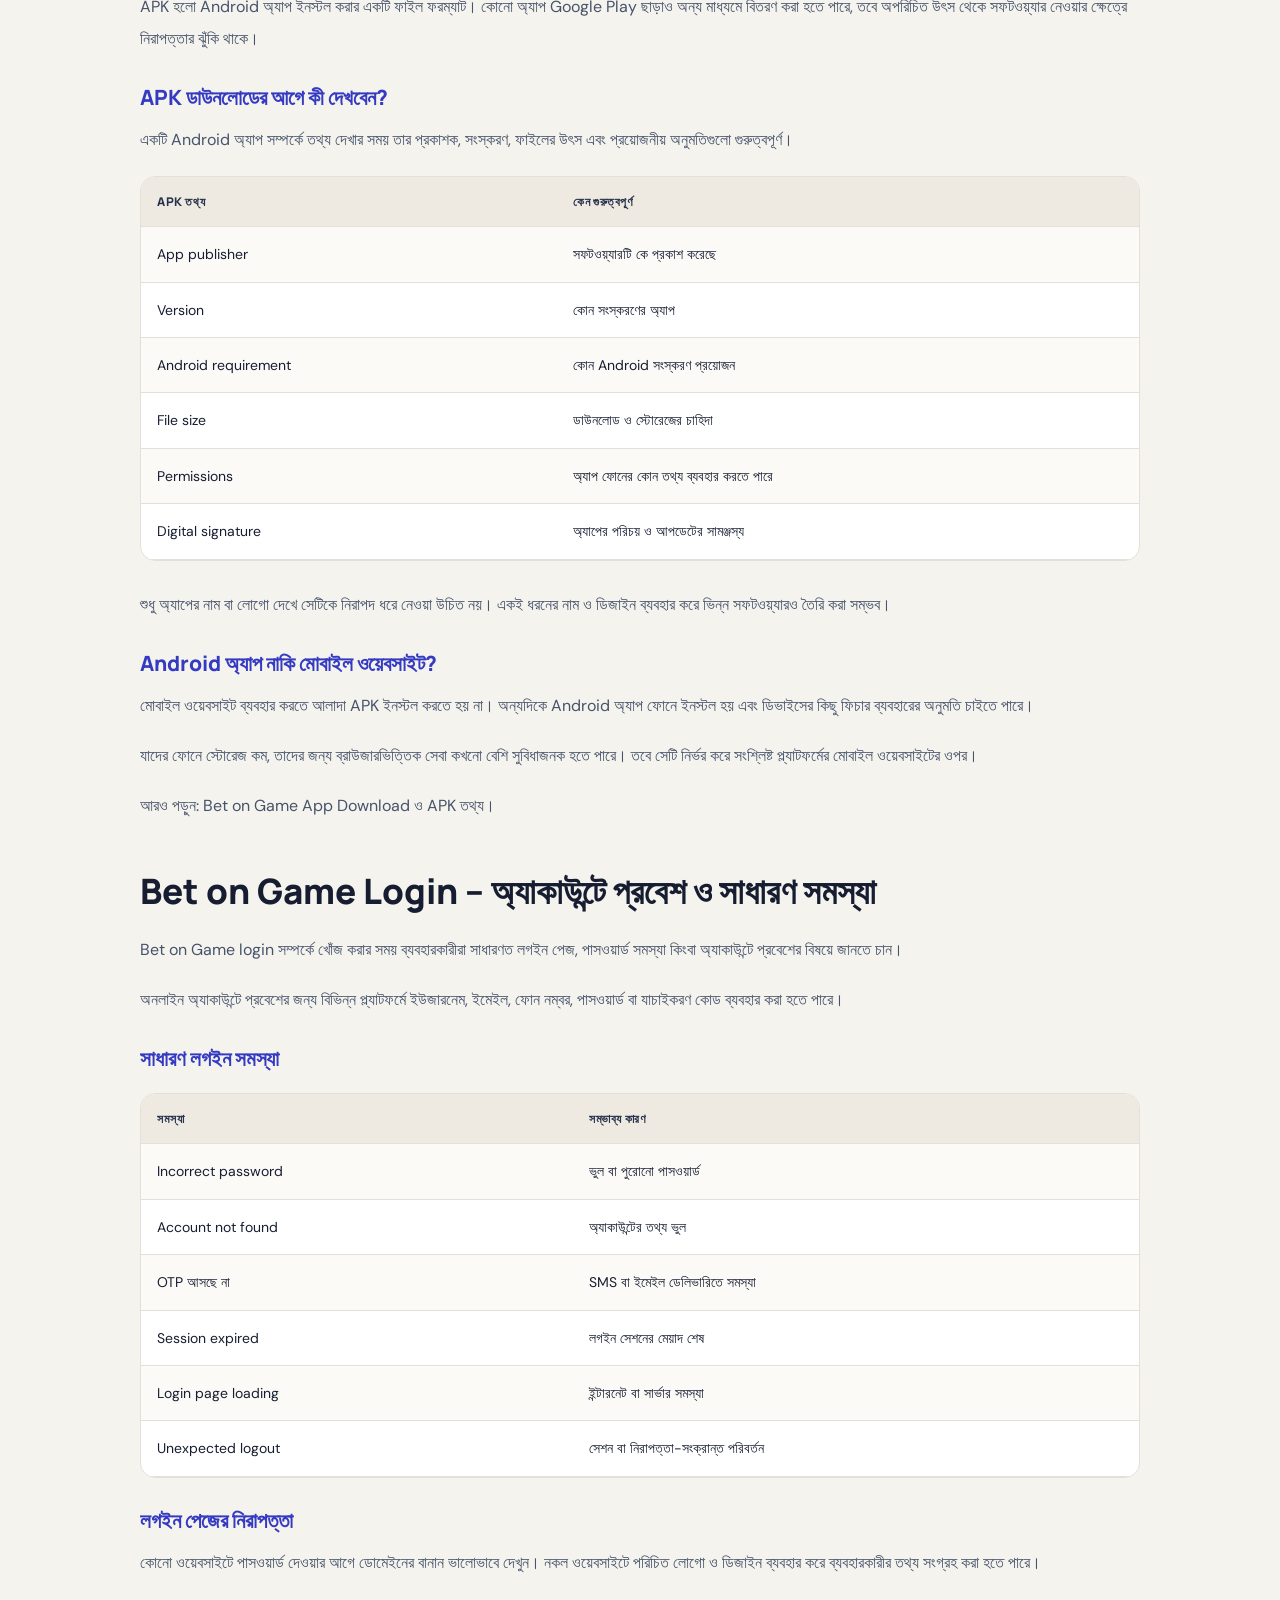
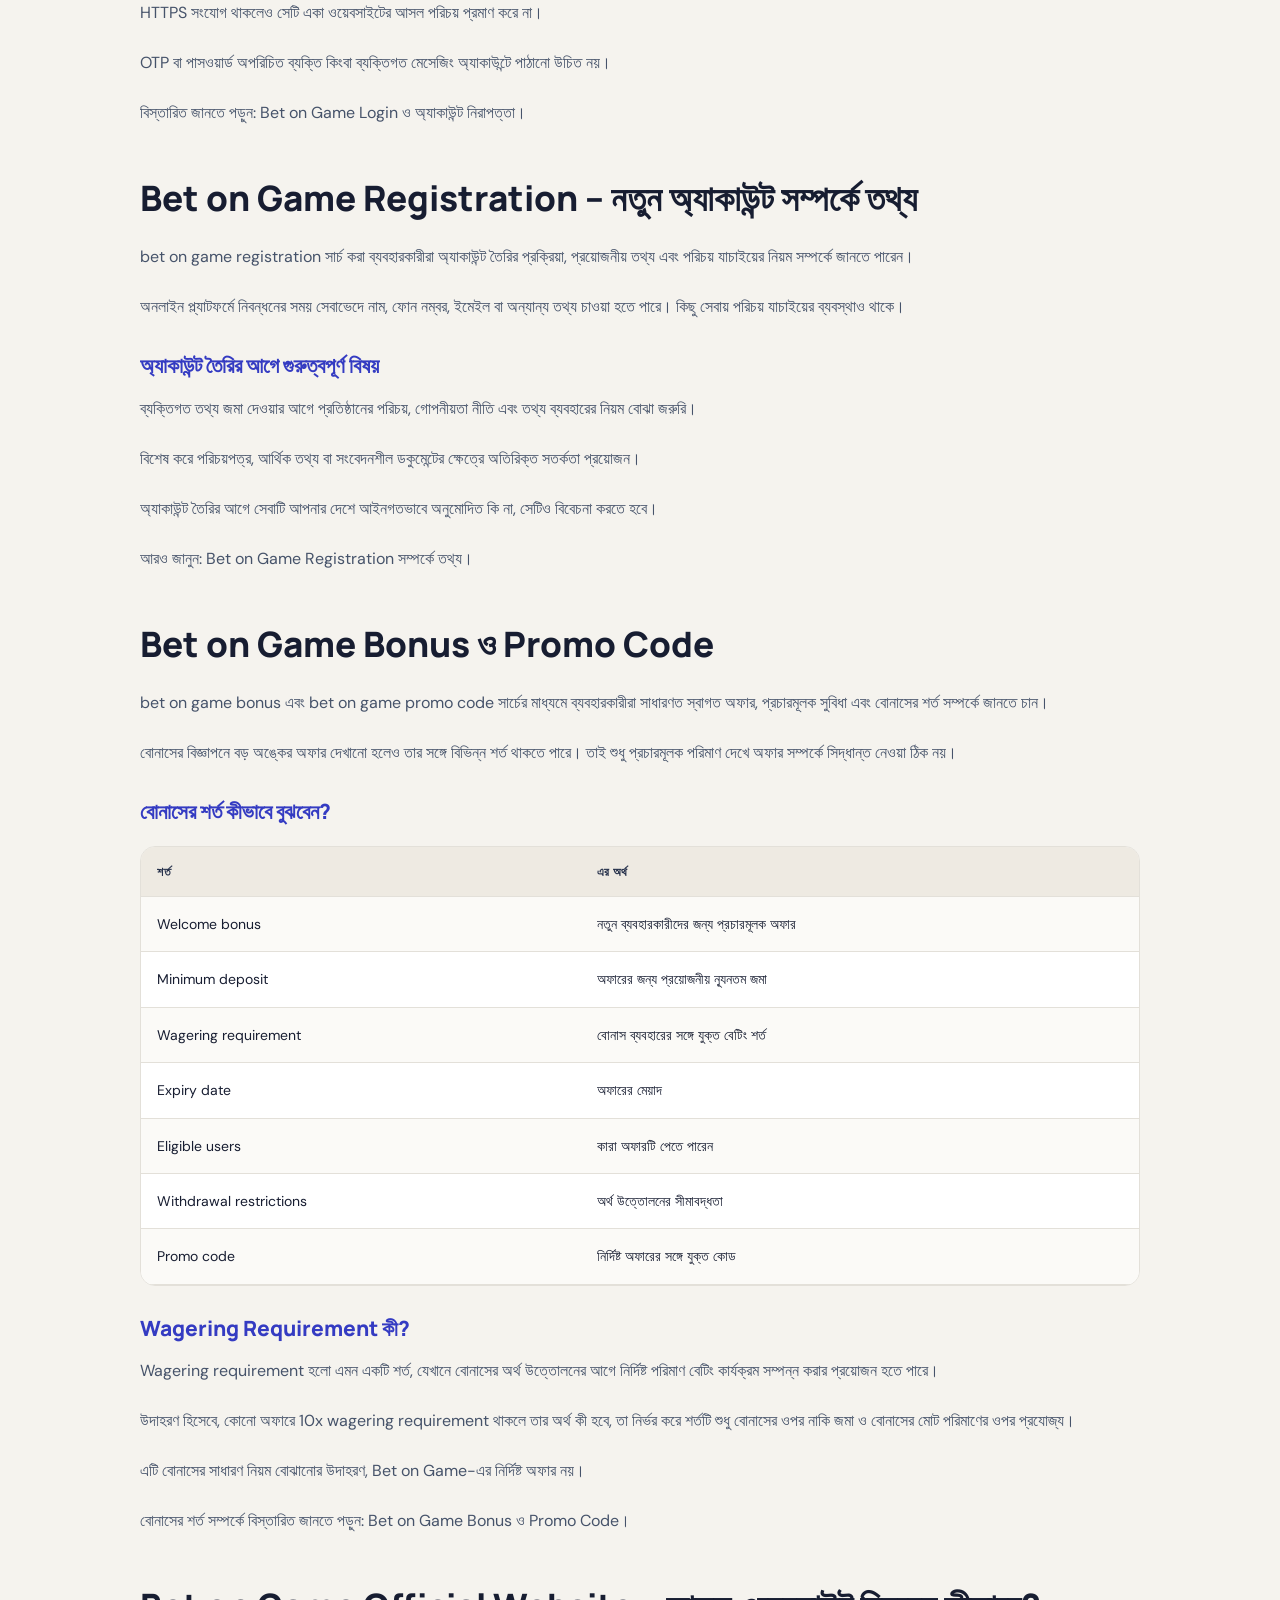
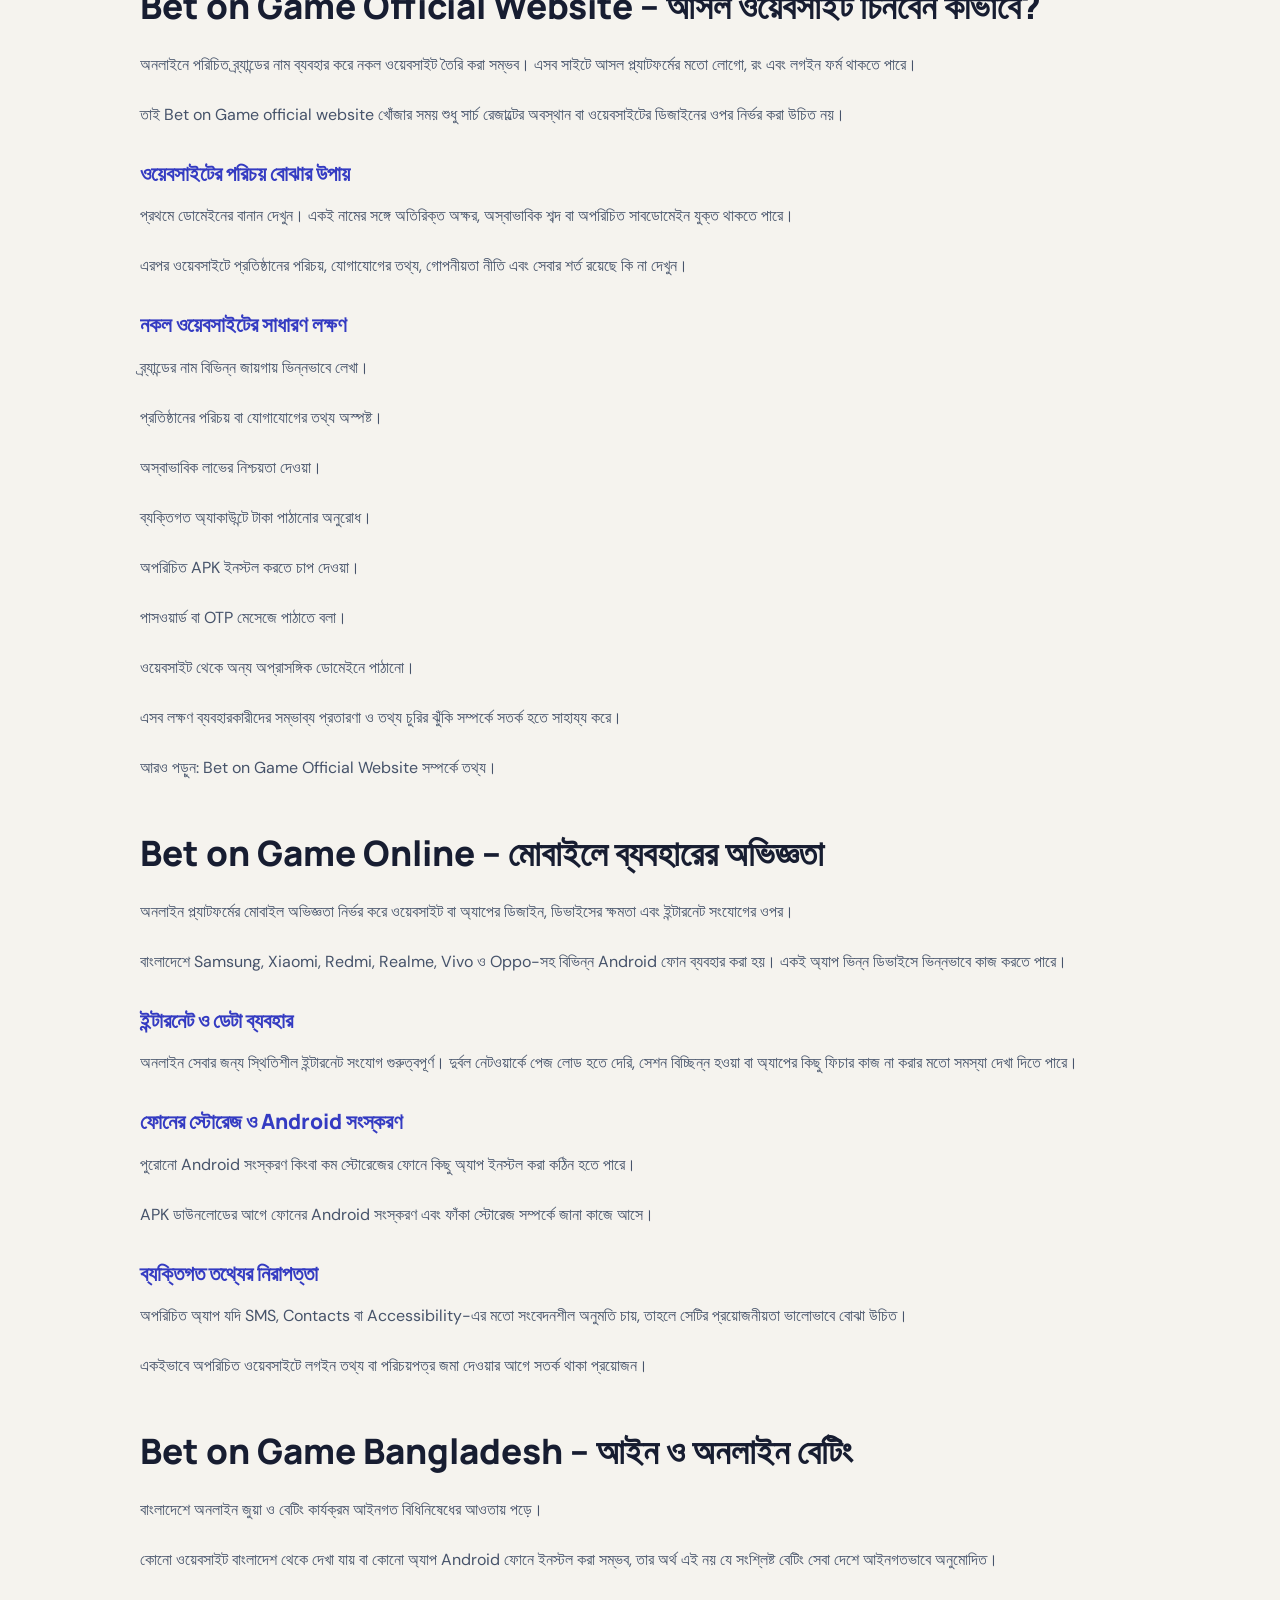
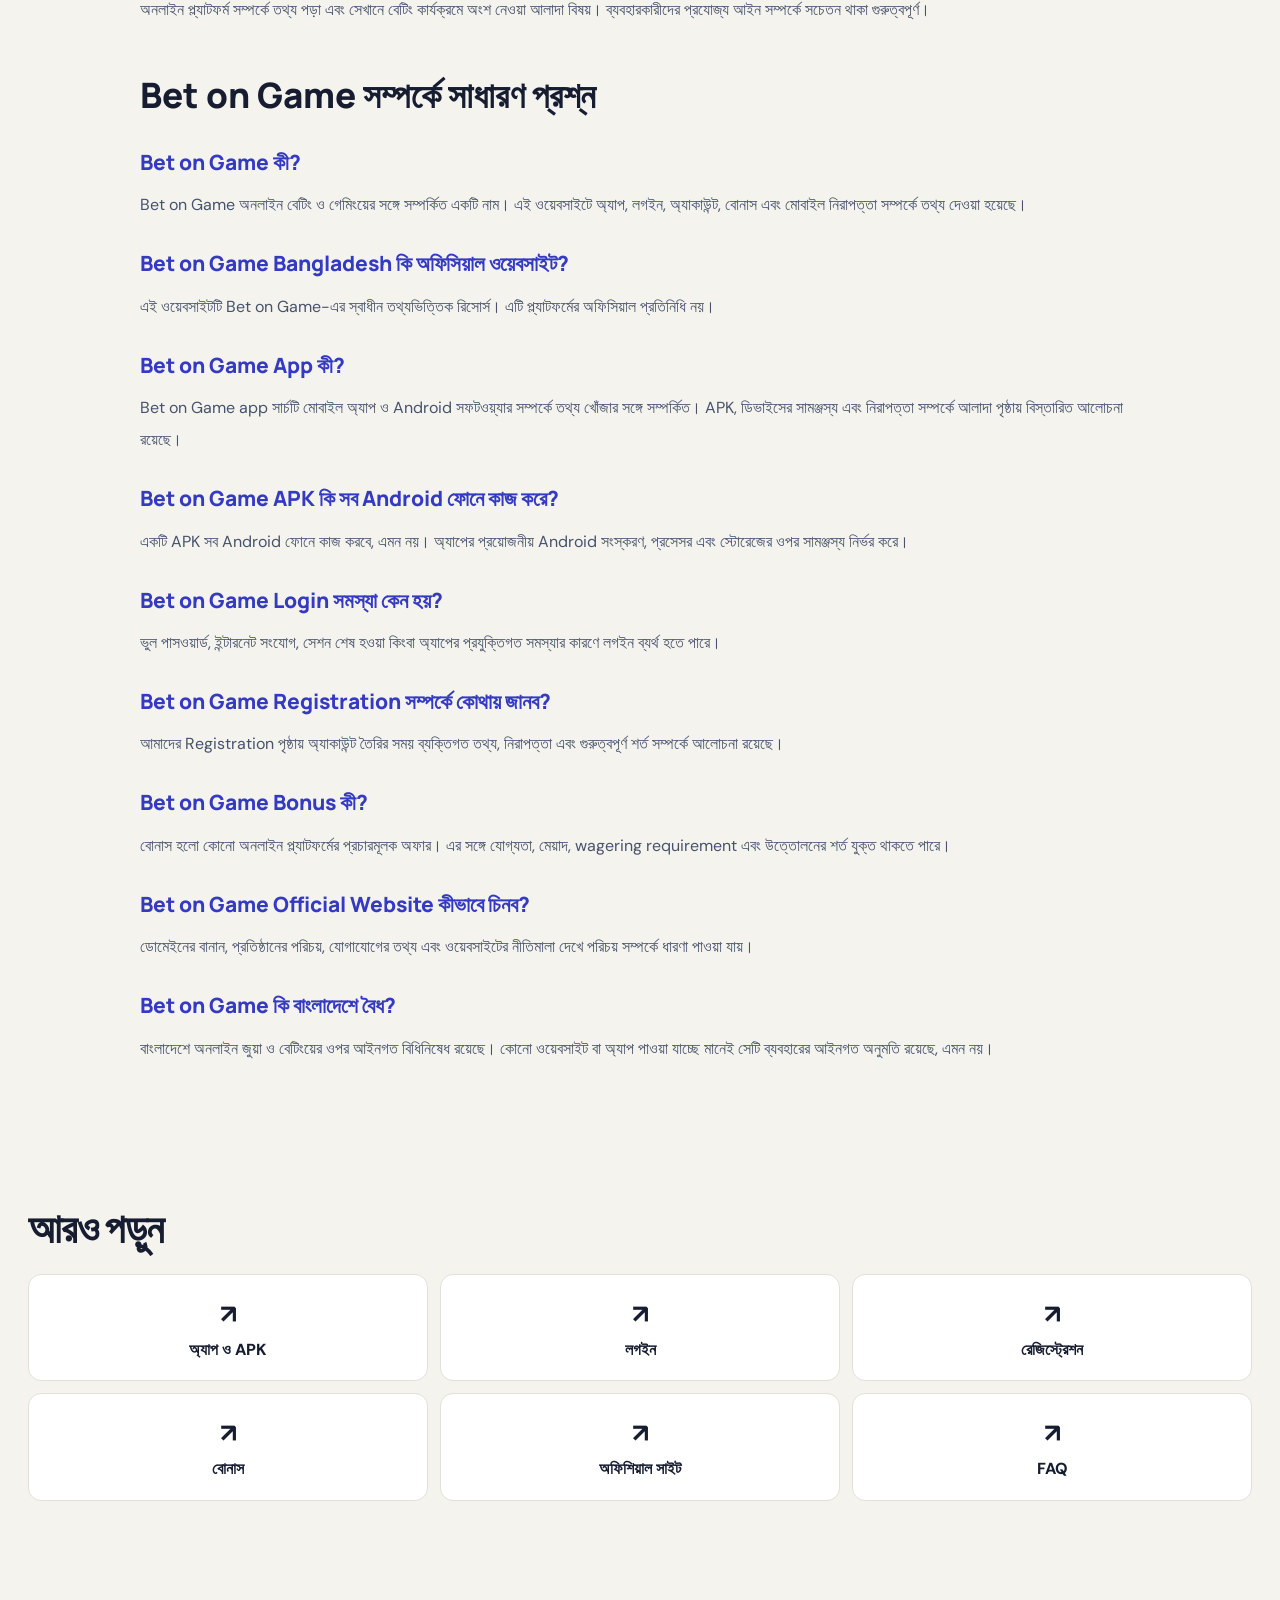
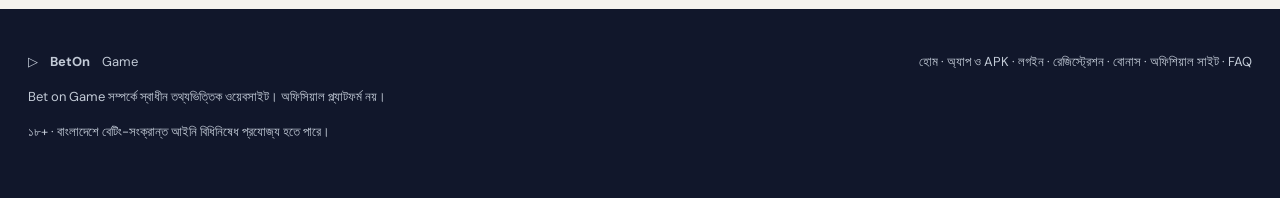
==== commit a076c7b4: "Update Bet on Game BD design" ====
--- a/index.html
+++ b/index.html
@@ -1,8 +1,9 @@
-<!doctype html><html lang="bn-BD"><head><meta charset="utf-8"><meta name="viewport" content="width=device-width, initial-scale=1"><meta name="theme-color" content="#071320"><title>Bet on Game Bangladesh – App, Login ও Bonus তথ্য</title><meta name="description" content="Bet on Game Bangladesh সম্পর্কে জানুন। Bet on Game BD অ্যাপ, APK ডাউনলোড, লগইন, রেজিস্ট্রেশন, বোনাস, মোবাইল ব্যবহার ও নিরাপত্তার তথ্য।"><meta name="google-site-verification" content="OcO6SEF6Yd6gTLhYc5qlhoDZafXLxsuk9HwTfhQTQ_E"><link rel="canonical" href="https://bet-on-game-bd.com/"><link rel="icon" href="/assets/favicon.svg" type="image/svg+xml"><link rel="stylesheet" href="/assets/style.css"><meta property="og:type" content="website"><meta property="og:locale" content="bn_BD"><meta property="og:title" content="Bet on Game Bangladesh – App, Login ও Bonus তথ্য"><meta property="og:description" content="Bet on Game Bangladesh সম্পর্কে জানুন। Bet on Game BD অ্যাপ, APK ডাউনলোড, লগইন, রেজিস্ট্রেশন, বোনাস, মোবাইল ব্যবহার ও নিরাপত্তার তথ্য।"><meta property="og:url" content="https://bet-on-game-bd.com/"><script type="application/ld+json">{"@context": "https://schema.org", "@type": "WebPage", "name": "Bet on Game Bangladesh – App, Login ও Bonus তথ্য", "description": "Bet on Game Bangladesh সম্পর্কে জানুন। Bet on Game BD অ্যাপ, APK ডাউনলোড, লগইন, রেজিস্ট্রেশন, বোনাস, মোবাইল ব্যবহার ও নিরাপত্তার তথ্য।", "url": "https://bet-on-game-bd.com/", "inLanguage": "bn-BD", "isPartOf": {"@type": "WebSite", "name": "Bet on Game Bangladesh", "url": "https://bet-on-game-bd.com/"}}</script></head><body><header class="site-header"><div class="wrap header-inner"><a class="brand" href="/" aria-label="BetOnGame home"><span class="mark">▷</span><b>BetOn</b><span>Game</span></a><button class="menu-toggle" aria-label="Toggle navigation" aria-expanded="false">☰</button><nav class="nav" aria-label="Main navigation"><a href="/app-download/">অ্যাপ ও APK</a><a href="/login/">লগইন</a><a href="/registration/">রেজিস্ট্রেশন</a><a href="/bonus-promo-code/">বোনাস</a><a href="/official-website/">অফিশিয়াল সাইট</a><a href="/faq/">FAQ</a><a class="btn" href="/go-bd-platform/" rel="nofollow sponsored">প্ল্যাটফর্মে যান ↗</a></nav></div></header><main class="wrap"><section class="hero"><div><div class="eyebrow">BetOnGame • Bangladesh</div><h1>Bet on Game Bangladesh – অ্যাপ, লগইন, বোনাস ও প্ল্যাটফর্মের তথ্য</h1><p>Bet on Game BD: অ্যাপ, লগইন, বোনাস এবং নিরাপত্তার তথ্য সহজ বাংলায়।</p><div class="hero-actions"><a class="btn" href="/go-bd-platform/" rel="nofollow sponsored" aria-label="Visit Bet on Game platform">প্ল্যাটফর্মে যান ↗</a><a class="badge" href="/app-download/">অ্যাপ সম্পর্কে পড়ুন →</a></div><div class="mini-facts"><span>বাংলা তথ্য</span><span>Android ও মোবাইল</span><span>অ্যাকাউন্ট নিরাপত্তা</span></div></div><div class="hero-art" role="img" aria-label="BetOnGame mobile-themed illustration"><span class="art-spark">✦</span><span class="art-orb">🏏</span><div class="phone"><div class="screen-logo"><span>▶</span>BetOnGame</div><div class="screen-promo">BANGLADESH<strong>MOBILE INFORMATION</strong>App • Account • Safety</div><div class="screen-icons"><i>⚽</i><i>🎲</i><i>🎮</i><i>🏏</i><i>🎰</i><i>♠️</i></div></div></div></section><article class="article-content">
+<!DOCTYPE html>
+<html lang="bn-BD"><head><meta charset="utf-8"/><meta content="width=device-width, initial-scale=1" name="viewport"/><meta content="#171d31" name="theme-color"/><title>Bet on Game Bangladesh – App, Login ও Bonus তথ্য</title><meta content="Bet on Game Bangladesh সম্পর্কে জানুন। Bet on Game BD অ্যাপ, APK ডাউনলোড, লগইন, রেজিস্ট্রেশন, বোনাস, মোবাইল ব্যবহার ও নিরাপত্তার তথ্য।" name="description"/><meta content="OcO6SEF6Yd6gTLhYc5qlhoDZafXLxsuk9HwTfhQTQ_E" name="google-site-verification"/><link href="https://bet-on-game-bd.com/" rel="canonical"/><link href="/assets/favicon.svg" rel="icon" type="image/svg+xml"/><link href="/assets/style.css" rel="stylesheet"/><meta content="website" property="og:type"/><meta content="bn_BD" property="og:locale"/><meta content="Bet on Game Bangladesh – App, Login ও Bonus তথ্য" property="og:title"/><meta content="Bet on Game Bangladesh সম্পর্কে জানুন। Bet on Game BD অ্যাপ, APK ডাউনলোড, লগইন, রেজিস্ট্রেশন, বোনাস, মোবাইল ব্যবহার ও নিরাপত্তার তথ্য।" property="og:description"/><meta content="https://bet-on-game-bd.com/" property="og:url"/><script type="application/ld+json">{"@context": "https://schema.org", "@type": "WebPage", "name": "Bet on Game Bangladesh – App, Login ও Bonus তথ্য", "description": "Bet on Game Bangladesh সম্পর্কে জানুন। Bet on Game BD অ্যাপ, APK ডাউনলোড, লগইন, রেজিস্ট্রেশন, বোনাস, মোবাইল ব্যবহার ও নিরাপত্তার তথ্য।", "url": "https://bet-on-game-bd.com/", "inLanguage": "bn-BD", "isPartOf": {"@type": "WebSite", "name": "Bet on Game Bangladesh", "url": "https://bet-on-game-bd.com/"}}</script></head><body><header class="site-header"><div class="wrap header-inner"><a aria-label="Bet on Game Bangladesh homepage" class="brand" href="/"><span class="brand-symbol">B<span>↗</span></span><span class="brand-word">BET<span>ON</span>GAME<small>BD EDITION</small></span></a><button aria-expanded="false" aria-label="Toggle navigation" class="menu-toggle">☰</button><nav aria-label="Main navigation" class="nav"><a href="/app-download/">অ্যাপ ও APK</a><a href="/login/">লগইন</a><a href="/registration/">রেজিস্ট্রেশন</a><a href="/bonus-promo-code/">বোনাস</a><a href="/official-website/">ওয়েবসাইট</a><a href="/faq/">FAQ</a><a class="btn nav-cta" href="/go-bd-platform/" rel="nofollow sponsored">প্ল্যাটফর্মে যান ↗</a></nav></div></header><main class="wrap"><section class="hero"><div class="hero-copy"><span class="eyebrow"><span class="eyebrow-dot"></span> BANGLADESH · MOBILE FIRST</span><h1>Bet on Game Bangladesh – অ্যাপ, লগইন, বোনাস ও প্ল্যাটফর্মের তথ্য</h1><p>Bet on Game BD: অ্যাপ, লগইন, বোনাস এবং নিরাপত্তার তথ্য সহজ বাংলায়।</p><div class="hero-actions"><a class="btn" href="/go-bd-platform/" rel="nofollow sponsored">প্ল্যাটফর্মে যান <span aria-hidden="true">↗</span></a><a class="hero-secondary" href="/app-download/">অ্যাপ ও APK সম্পর্কে জানুন <span>→</span></a></div><div class="mini-facts"><span>বাংলা তথ্য</span><span>মোবাইল ব্যবহার</span><span>অ্যাকাউন্ট নিরাপত্তা</span></div></div><div class="hero-visual"><img alt="BetOnGame mobile gaming interface with sports and casino-themed artwork" height="702" src="/assets/hero-cinema.webp" width="1410"/><div class="visual-stamp"><span>BD</span><small>MOBILE<br/>EDITION</small></div></div></section><section class="explore"><div class="section-head"><div><span class="eyebrow">DISCOVER THE PLATFORM</span><h2>Bet on Game সম্পর্কে জানুন</h2></div><a href="/faq/">সব প্রশ্ন ও উত্তর ↗</a></div><div class="explore-grid"><a class="explore-card" href="/app-download/"><img alt="Sports equipment in a gaming-themed scene" loading="lazy" src="/assets/sports.webp"/><span>01 / MOBILE</span><h3>অ্যাপ ও APK</h3><p>Android অ্যাপ ও নিরাপদ ব্যবহার</p></a><a class="explore-card" href="/bonus-promo-code/"><img alt="Slot machine illustration" loading="lazy" src="/assets/slots.webp"/><span>02 / OFFERS</span><h3>বোনাস ও প্রোমো</h3><p>অফার ও শর্ত বুঝে নিন</p></a><a class="explore-card" href="/registration/"><img alt="Aviator airplane illustration" loading="lazy" src="/assets/aviator.webp"/><span>03 / ACCOUNT</span><h3>রেজিস্ট্রেশন</h3><p>অ্যাকাউন্ট ও যাচাইকরণের তথ্য</p></a><a class="explore-card" href="/login/"><img alt="Red casino dice illustration" loading="lazy" src="/assets/dice.webp"/><span>04 / ACCESS</span><h3>লগইন</h3><p>প্রবেশ ও সাধারণ সমস্যার সমাধান</p></a></div></section><article class="article-content">
 <p>Bet on Game Bangladesh সম্পর্কে জানতে চান? Bet on Game নামটি অনলাইন বেটিং ও গেমিংয়ের সঙ্গে সম্পর্কিত। বাংলাদেশ থেকে এই প্ল্যাটফর্ম সম্পর্কে খোঁজ করলে সাধারণত অ্যাপ ডাউনলোড, APK, লগইন, নতুন অ্যাকাউন্ট, বোনাস এবং মোবাইলে ব্যবহারের মতো বিষয়গুলো সামনে আসে।</p>
 <p>এই ওয়েবসাইটে Bet on Game BD সম্পর্কে প্রয়োজনীয় তথ্য সহজ বাংলায় তুলে ধরা হয়েছে। Android অ্যাপ ও মোবাইল ওয়েবসাইটের পার্থক্য, লগইন সমস্যা, অ্যাকাউন্টের নিরাপত্তা, বোনাসের শর্ত এবং ওয়েবসাইটের পরিচয় বোঝার মতো বিষয়গুলো এখানে জানতে পারবেন।</p>
 <p>বিশেষ করে বাংলাদেশি ব্যবহারকারীদের জন্য মোবাইলের উপযোগিতা, ব্যক্তিগত তথ্যের সুরক্ষা এবং স্থানীয় আইনি বিধিনিষেধ সম্পর্কে ধারণা থাকা গুরুত্বপূর্ণ।</p>
-<div class="site-cta"><div><span class="kicker">BET ON GAME · BANGLADESH</span><h2>Bet on Game প্ল্যাটফর্ম সম্পর্কে আরও জানুন</h2><p>অ্যাকাউন্ট ও উপলব্ধ সেবা সম্পর্কে বিস্তারিত দেখতে বাহ্যিক প্ল্যাটফর্মে যান। লিংকটি অন্য ডোমেইনে নিয়ে যাবে।</p></div><a class="btn" href="/go-bd-platform/" rel="nofollow sponsored" aria-label="Visit Bet on Game platform">প্ল্যাটফর্মে যান ↗</a></div>
+<div class="site-cta"><div><span class="kicker">BET ON GAME · BANGLADESH</span><h2>Bet on Game প্ল্যাটফর্ম সম্পর্কে আরও জানুন</h2><p>অ্যাকাউন্ট ও উপলব্ধ সেবা সম্পর্কে বিস্তারিত দেখতে বাহ্যিক প্ল্যাটফর্মে যান। লিংকটি অন্য ডোমেইনে নিয়ে যাবে।</p></div><a aria-label="Visit Bet on Game platform" class="btn" href="/go-bd-platform/" rel="nofollow sponsored">প্ল্যাটফর্মে যান ↗</a></div>
 <h2>Bet on Game কী?</h2>
 <p>Bet on Game অনলাইন বেটিং ও গেমিংয়ের সঙ্গে সম্পর্কিত একটি নাম। ব্যবহারকারীরা এই নামে প্ল্যাটফর্মের তথ্য, মোবাইল অ্যাপ, অ্যাকাউন্টে প্রবেশ এবং প্রচারমূলক অফার সম্পর্কে খোঁজ করেন।</p>
 <p>অনলাইন বেটিং প্ল্যাটফর্মে সাধারণত স্পোর্টস বেটিং, বিভিন্ন ধরনের গেম, অ্যাকাউন্ট ব্যবস্থাপনা এবং লেনদেন-সংক্রান্ত সুবিধা থাকতে পারে। তবে প্রতিটি প্ল্যাটফর্মের ফিচার, নিয়ম ও ব্যবহারকারীর জন্য উপলব্ধ সেবা আলাদা।</p>
@@ -107,4 +108,4 @@
 <h3>Bet on Game Official Website কীভাবে চিনব?</h3>
 <p>ডোমেইনের বানান, প্রতিষ্ঠানের পরিচয়, যোগাযোগের তথ্য এবং ওয়েবসাইটের নীতিমালা দেখে পরিচয় সম্পর্কে ধারণা পাওয়া যায়।</p>
 <h3>Bet on Game কি বাংলাদেশে বৈধ?</h3>
-<p>বাংলাদেশে অনলাইন জুয়া ও বেটিংয়ের ওপর আইনগত বিধিনিষেধ রয়েছে। কোনো ওয়েবসাইট বা অ্যাপ পাওয়া যাচ্ছে মানেই সেটি ব্যবহারের আইনগত অনুমতি রয়েছে, এমন নয়।</p></article><section class="section"><h2>আরও পড়ুন</h2><div class="quick-links"><a href="/app-download/"><span>↗</span>অ্যাপ ও APK</a><a href="/login/"><span>↗</span>লগইন</a><a href="/registration/"><span>↗</span>রেজিস্ট্রেশন</a><a href="/bonus-promo-code/"><span>↗</span>বোনাস</a><a href="/official-website/"><span>↗</span>অফিশিয়াল সাইট</a><a href="/faq/"><span>↗</span>FAQ</a></div></section></main><footer class="footer"><div class="wrap footer-inner"><div><a class="brand" href="/"><span class="mark">▷</span><b>BetOn</b><span>Game</span></a><p>Bet on Game সম্পর্কে স্বাধীন তথ্যভিত্তিক ওয়েবসাইট। অফিসিয়াল প্ল্যাটফর্ম নয়।</p><p>১৮+ · বাংলাদেশে বেটিং-সংক্রান্ত আইনি বিধিনিষেধ প্রযোজ্য হতে পারে।</p></div><div><a href="/">হোম</a> · <a href="/app-download/">অ্যাপ ও APK</a> · <a href="/login/">লগইন</a> · <a href="/registration/">রেজিস্ট্রেশন</a> · <a href="/bonus-promo-code/">বোনাস</a> · <a href="/official-website/">অফিশিয়াল সাইট</a> · <a href="/faq/">FAQ</a></div></div></footer><script src="/assets/site.js" defer></script></body></html>+<p>বাংলাদেশে অনলাইন জুয়া ও বেটিংয়ের ওপর আইনগত বিধিনিষেধ রয়েছে। কোনো ওয়েবসাইট বা অ্যাপ পাওয়া যাচ্ছে মানেই সেটি ব্যবহারের আইনগত অনুমতি রয়েছে, এমন নয়।</p></article><section class="section"><h2>আরও পড়ুন</h2><div class="quick-links"><a href="/app-download/"><span>↗</span>অ্যাপ ও APK</a><a href="/login/"><span>↗</span>লগইন</a><a href="/registration/"><span>↗</span>রেজিস্ট্রেশন</a><a href="/bonus-promo-code/"><span>↗</span>বোনাস</a><a href="/official-website/"><span>↗</span>অফিশিয়াল সাইট</a><a href="/faq/"><span>↗</span>FAQ</a></div></section></main><footer class="footer"><div class="wrap footer-inner"><div><a class="brand" href="/"><span class="mark">▷</span><b>BetOn</b><span>Game</span></a><p>Bet on Game সম্পর্কে স্বাধীন তথ্যভিত্তিক ওয়েবসাইট। অফিসিয়াল প্ল্যাটফর্ম নয়।</p><p>১৮+ · বাংলাদেশে বেটিং-সংক্রান্ত আইনি বিধিনিষেধ প্রযোজ্য হতে পারে।</p></div><div><a href="/">হোম</a> · <a href="/app-download/">অ্যাপ ও APK</a> · <a href="/login/">লগইন</a> · <a href="/registration/">রেজিস্ট্রেশন</a> · <a href="/bonus-promo-code/">বোনাস</a> · <a href="/official-website/">অফিশিয়াল সাইট</a> · <a href="/faq/">FAQ</a></div></div></footer><script defer="" src="/assets/site.js"></script></body></html>
--- a/assets/style.css
+++ b/assets/style.css
@@ -1,27 +1,8 @@
-@import url('https://fonts.googleapis.com/css2?family=Inter:wght@400;500;600;700;800;900&family=Outfit:wght@500;600;700;800;900&display=swap');
-:root{--bg:#071320;--panel:#101e33;--panel2:#14253d;--line:#28415b;--mint:#10e7c2;--lime:#c8ff47;--purple:#a132ff;--text:#f4f8ff;--muted:#b0c3d4}*{box-sizing:border-box}html{scroll-behavior:smooth}body{margin:0;background:var(--bg);color:var(--text);font:16px/1.65 Inter,Arial,sans-serif}body:before{content:'';position:fixed;inset:0;pointer-events:none;background:radial-gradient(circle at 85% 10%,#153d44 0,transparent 35%);opacity:.5}a{color:inherit;text-decoration:none}button{font:inherit}.wrap{max-width:1200px;margin:auto;padding:0 22px}.site-header{position:sticky;top:0;z-index:30;background:#071321f2;border-bottom:1px solid #224051;backdrop-filter:blur(14px)}.header-inner{display:flex;align-items:center;justify-content:space-between;gap:20px;min-height:76px}.brand{font:italic 900 25px Outfit,sans-serif;letter-spacing:-1px;white-space:nowrap}.brand .mark{color:var(--mint);font-style:normal}.brand b{color:#fff}.brand span:last-child{color:var(--lime)}.nav{display:flex;align-items:center;gap:20px;font-size:13px;font-weight:700}.nav a:not(.btn):hover{color:var(--mint)}.btn{display:inline-flex;justify-content:center;align-items:center;gap:10px;background:linear-gradient(180deg,#5affdd,#00d6a7);color:#042221;padding:14px 25px;border:1px solid #91ffea;border-radius:28px;font-weight:900;box-shadow:0 6px 0 #078d77,0 14px 25px #00d7ae24;transition:transform .2s,filter .2s}.btn:hover{transform:translateY(-3px);filter:brightness(1.08)}.btn:active{transform:translateY(3px);box-shadow:0 2px 0 #078d77}.btn.alt{background:linear-gradient(180deg,#d9ff79,#a4ec04);border-color:#edffae;box-shadow:0 6px 0 #6b9d00;color:#112200}.menu-toggle{display:none;background:none;color:white;border:1px solid var(--line);padding:8px 12px;border-radius:10px}.hero{padding:64px 0 36px;display:grid;grid-template-columns:1.08fr .92fr;align-items:center;gap:35px}.eyebrow{font-size:12px;font-weight:900;letter-spacing:2px;color:var(--mint);text-transform:uppercase}.hero h1,h1{font:900 clamp(40px,5.3vw,74px)/1.06 Outfit,Arial,sans-serif;letter-spacing:-2.2px;margin:18px 0}.hero h1 em,h1 em{color:var(--lime);font-style:normal}.hero p{color:var(--muted);font-size:17px;max-width:620px}.hero-actions{display:flex;flex-wrap:wrap;align-items:center;gap:16px;margin:25px 0}.mini-facts{display:flex;flex-wrap:wrap;gap:18px;color:#d7efe8;font-size:13px}.mini-facts span:before{content:'✦';color:var(--lime);margin-right:8px}.hero-art{min-height:405px;border:1px solid #2c675c;border-radius:28px;position:relative;overflow:hidden;background:radial-gradient(circle at 70% 20%,#2d0071 0,transparent 35%),radial-gradient(circle at 20% 80%,#065b4c 0,transparent 48%),linear-gradient(130deg,#0d2333,#0a1027);box-shadow:0 20px 70px #0007}.hero-art:after{content:'';position:absolute;inset:auto -15% -45% -15%;height:65%;border-radius:50%;background:#10dfac22;filter:blur(35px)}.phone{position:absolute;right:15%;top:7%;width:45%;height:88%;background:#060d15;border:8px solid #2d3845;border-radius:36px;transform:rotate(9deg);box-shadow:12px 16px 0 #0005,0 0 40px #22f2b52c;overflow:hidden;z-index:2}.phone:before{content:'';display:block;width:37%;height:15px;border-radius:0 0 12px 12px;background:#000;margin:0 auto}.phone .screen-logo{font:italic 900 21px Outfit;text-align:center;margin:18px 0;color:#fff}.screen-logo span{color:var(--mint)}.phone .screen-promo{background:linear-gradient(130deg,#45097d,#ac23e6);margin:12px;border-radius:12px;padding:14px 8px;text-align:center;font-weight:900;font-size:15px;line-height:1.3}.phone .screen-promo strong{display:block;color:var(--lime)}.phone .screen-icons{display:grid;grid-template-columns:repeat(3,1fr);gap:7px;margin:14px 10px}.phone .screen-icons i{font-style:normal;text-align:center;background:#153041;border-radius:8px;padding:8px 2px;font-size:18px}.art-orb{position:absolute;left:9%;bottom:13%;font-size:100px;filter:drop-shadow(0 12px 20px #000a);z-index:2}.art-spark{position:absolute;left:15%;top:17%;font-size:80px;color:var(--lime);opacity:.9}.section{padding:44px 0}.section h2{font:800 clamp(27px,3.4vw,40px)/1.18 Outfit;margin:0 0 12px;letter-spacing:-.7px}.section-lead{color:var(--muted);margin:0 0 24px;max-width:760px}.bonus{border:1px solid #9d38d3;border-radius:24px;padding:26px 32px;background:radial-gradient(circle at 20% 50%,#6724a6 0,transparent 37%),linear-gradient(105deg,#23103f,#150c32 62%,#37044f);display:grid;grid-template-columns:160px 1fr auto;align-items:center;gap:22px;box-shadow:0 12px 40px #0005}.gift{font-size:96px;text-align:center;filter:drop-shadow(0 8px 15px #0007)}.bonus .kicker{color:#d8c0f1;font-size:12px;text-transform:uppercase;letter-spacing:2px;font-weight:800}.bonus h2{font:800 clamp(25px,3vw,38px)/1.15 Outfit;margin:6px 0}.bonus p{color:#d6c3e5;margin:0}.cards{display:grid;grid-template-columns:repeat(3,minmax(0,1fr));gap:18px}.card{background:linear-gradient(160deg,#13273c,#0d1a2c);border:1px solid #2a485e;border-radius:19px;padding:23px;min-width:0}.card:hover{border-color:#14e2bd}.card .emoji{font-size:35px}.card h3{font:800 21px Outfit;margin:10px 0 5px}.card p{color:var(--muted);font-size:14px;margin:0}.quick-links{display:grid;grid-template-columns:repeat(6,1fr);gap:12px}.quick-links a{padding:17px 8px;background:#12273a;border:1px solid #20515a;border-radius:16px;text-align:center;font-size:13px;font-weight:800}.quick-links a span{display:block;font-size:29px;margin-bottom:7px}.quick-links a:hover{border-color:var(--mint);background:#153e44}.game-grid{display:grid;grid-template-columns:repeat(3,1fr);gap:18px}.game{position:relative;overflow:hidden;min-height:170px;display:flex;flex-direction:column;justify-content:end;padding:22px;border-radius:18px;border:1px solid #4b496f;background:radial-gradient(circle at 75% 20%,#7e1ac6,transparent 55%),linear-gradient(135deg,#0b2441,#181130)}.game:nth-child(2n){background:radial-gradient(circle at 75% 20%,#027ac6,transparent 55%),linear-gradient(135deg,#0b2441,#181130)}.game:nth-child(3n){background:radial-gradient(circle at 75% 20%,#ff4b6e,transparent 55%),linear-gradient(135deg,#0b2441,#181130)}.game .big{font-size:60px;position:absolute;right:18px;top:12px}.game h3{font:900 23px Outfit;margin:0}.game small{color:#c4d6e3}.steps{display:grid;grid-template-columns:repeat(4,1fr);gap:16px}.step{padding:20px;border:1px solid #24475a;border-radius:17px;background:#10253b}.num{display:inline-flex;width:36px;height:36px;align-items:center;justify-content:center;border-radius:50%;background:var(--mint);color:#032721;font-weight:900}.step h3{font:800 19px Outfit;margin:12px 0 5px}.step p{font-size:13px;color:var(--muted);margin:0}.page-hero{padding:68px 0 28px}.page-hero h1{font-size:clamp(40px,5vw,65px);max-width:900px}.page-hero p{max-width:770px;color:var(--muted);font-size:17px}.faq{display:grid;gap:11px;max-width:900px}.faq details{border:1px solid #2a485e;border-radius:14px;background:#101f33;padding:17px 20px}.faq summary{cursor:pointer;font-weight:800}.faq p{color:var(--muted);margin:12px 0 0}.notice{background:#10243a;border-left:3px solid var(--mint);padding:15px 20px;border-radius:10px;color:#c6d9e5}.table-wrap{overflow:auto;border:1px solid #27455e;border-radius:15px}table{border-collapse:collapse;width:100%;min-width:580px}th,td{padding:16px;text-align:left;border-bottom:1px solid #27455e}th{background:#182b43;font-size:12px;letter-spacing:1px;text-transform:uppercase}td{font-size:14px}.footer{border-top:1px solid #244156;background:#081422;padding:36px 0;margin-top:60px}.footer-inner{display:flex;justify-content:space-between;gap:20px;flex-wrap:wrap;color:#9bb1c5;font-size:13px}.footer a:hover{color:var(--mint)}.subnav{display:flex;flex-wrap:wrap;gap:12px;margin:22px 0}.subnav a{border:1px solid #285166;padding:8px 15px;border-radius:20px;font-size:13px}.subnav a:hover{background:#123d42}.small{font-size:12px;color:var(--muted)}.badge{display:inline-block;border:1px solid #376f65;color:#b9f8df;border-radius:99px;padding:4px 12px;font-size:12px;font-weight:700}
-@media(max-width:950px){.nav{gap:10px}.nav a{font-size:12px}.hero{grid-template-columns:1fr 1fr}.bonus{grid-template-columns:110px 1fr}.bonus .btn{grid-column:2;justify-self:start}.quick-links{grid-template-columns:repeat(3,1fr)}}@media(max-width:720px){.header-inner{min-height:66px}.menu-toggle{display:block}.nav{display:none;position:absolute;left:0;right:0;top:66px;background:#0b1b2b;padding:22px;flex-direction:column;align-items:stretch;border-bottom:1px solid var(--line)}.nav.open{display:flex}.nav a{font-size:15px}.nav .btn{width:100%}.hero{padding-top:36px;grid-template-columns:1fr;gap:18px}.hero h1{font-size:clamp(39px,10vw,57px);letter-spacing:-1.5px}.hero p{font-size:15px}.hero-art{min-height:310px}.phone{width:40%;right:18%;border-width:6px;border-radius:28px}.phone .screen-logo{font-size:15px;margin:10px 0}.phone .screen-promo{font-size:11px;margin:7px;padding:9px 4px}.phone .screen-icons i{font-size:13px}.art-orb{font-size:70px}.bonus{grid-template-columns:1fr;padding:24px;gap:9px}.gift{font-size:68px;text-align:left}.bonus .btn{grid-column:auto;justify-self:stretch}.cards,.game-grid{grid-template-columns:1fr 1fr}.steps{grid-template-columns:1fr 1fr}.quick-links{grid-template-columns:repeat(3,1fr)}.section{padding:31px 0}.page-hero{padding-top:43px}.page-hero h1{letter-spacing:-1.5px}.footer-inner{display:block}}@media(max-width:430px){.wrap{padding:0 17px}.hero-art{min-height:270px}.phone{height:86%;top:8%;width:44%;right:12%}.cards,.game-grid,.steps{grid-template-columns:1fr}.quick-links{grid-template-columns:repeat(2,1fr)}.hero-actions .btn{width:100%}}
-
-/* Bengali editorial layout; preserve original BetOnGame art direction */
-body{font-family:Inter,"Noto Sans Bengali","Hind Siliguri",Arial,sans-serif}
-.article-content{max-width:1000px;margin:0 auto;padding:22px 0 48px;overflow-wrap:anywhere}
-.article-content>h1{font:800 clamp(33px,4.5vw,56px)/1.3 Inter,Arial,sans-serif;letter-spacing:-.6px;margin:10px 0 26px}
-.article-content>h2{font:800 clamp(24px,3vw,35px)/1.4 Inter,Arial,sans-serif;letter-spacing:0;margin:42px 0 18px;color:#f8fcff}
-.article-content>h3{font:800 21px/1.5 Inter,Arial,sans-serif;margin:28px 0 10px;color:var(--lime)}
-.article-content>h4{font:800 18px/1.5 Inter,Arial,sans-serif;margin:24px 0 10px}
-.article-content>p{font-size:16px;line-height:1.95;color:#cbd9e6;margin:0 0 17px}
-.article-content .table-wrap{margin:20px 0 28px}
-.article-content td,.article-content th{line-height:1.7;min-width:110px}
-.article-content tr:nth-child(even){background:#102037}
-.site-cta{display:flex;align-items:center;justify-content:space-between;gap:24px;padding:27px 32px;border:1px solid #a54bd8;border-radius:24px;background:radial-gradient(circle at 0% 20%,#4a2475,transparent 52%),linear-gradient(110deg,#1a1033,#111b36);margin:34px 0 38px;box-shadow:0 15px 40px #0004}
-.site-cta h2{font:800 clamp(22px,2.5vw,29px)/1.4 Inter,Arial,sans-serif;margin:8px 0}
-.site-cta p{color:#d5cce8;line-height:1.8;margin:0}
-.site-cta .kicker{font-size:11px;color:var(--lime);font-weight:800;letter-spacing:1px}
-.site-cta .btn{flex-shrink:0}
-.page-hero{padding-bottom:0}
-.hero h1{font-size:clamp(36px,4.6vw,60px);line-height:1.28;letter-spacing:-1px}
-.nav{gap:12px}.nav a{font-size:12px}
-.quick-links{grid-template-columns:repeat(3,1fr)}
-@media(max-width:950px){.site-cta{flex-direction:column;align-items:stretch}.nav{gap:7px}.nav a{font-size:11px}}
-@media(max-width:720px){.article-content{padding-top:12px}.article-content>h2{margin-top:32px}.site-cta{padding:22px 18px;border-radius:18px}.site-cta .btn{width:100%}.quick-links{grid-template-columns:repeat(2,minmax(0,1fr))}.hero{padding-top:30px}.hero h1{font-size:clamp(33px,8vw,46px)}}
-@media(max-width:430px){.quick-links{grid-template-columns:repeat(2,minmax(0,1fr))}.article-content>p{font-size:15px}.article-content>h1{font-size:32px}}
+@import url('https://fonts.googleapis.com/css2?family=DM+Sans:wght@400;500;600;700;800&family=Manrope:wght@400;500;600;700;800&display=swap');
+:root{--ink:#171d31;--muted:#677184;--paper:#f5f3ee;--white:#fff;--line:#e3e0d9;--orange:#ff6b35;--orange-dark:#c6401d;--blue:#343bc2;--deep:#11172b;--lime:#c9fa5c}
+*{box-sizing:border-box}html{scroll-behavior:smooth}body{margin:0;background:var(--paper);color:var(--ink);font:16px/1.7 'DM Sans','Noto Sans Bengali',Arial,sans-serif}a{text-decoration:none;color:inherit}button{font:inherit}.wrap{max-width:1280px;padding:0 28px;margin:auto}.site-header{position:sticky;top:0;z-index:50;background:#faf9f6f5;border-bottom:1px solid var(--line);backdrop-filter:blur(18px)}.header-inner{min-height:84px;display:flex;align-items:center;justify-content:space-between;gap:25px}.brand{display:flex;align-items:center;gap:12px;white-space:nowrap}.brand-symbol{display:flex;align-items:center;justify-content:center;width:43px;height:43px;border-radius:13px;background:var(--orange);color:white;font:900 28px Manrope;transform:rotate(-7deg);box-shadow:4px 4px 0 #171d31}.brand-symbol span{font-size:12px;margin-left:-3px;margin-top:-18px}.brand-word{font:900 21px/1.05 Manrope;letter-spacing:-1.1px}.brand-word>span{color:var(--orange)}.brand-word small{display:block;font:800 9px/1.4 Manrope;letter-spacing:3px;color:#888b96}.nav{display:flex;align-items:center;gap:20px;font-size:13px;font-weight:800}.nav a:not(.btn):hover{color:var(--orange)}.btn{display:inline-flex;align-items:center;justify-content:center;gap:18px;border-radius:11px;background:var(--orange);border:1px solid #e95827;color:#fff;padding:15px 25px;font-weight:900;box-shadow:0 5px 0 var(--orange-dark),0 15px 25px #ff6b3526;transition:transform .2s}.btn:hover{transform:translateY(-3px)}.btn:active{transform:translateY(3px);box-shadow:0 2px 0 var(--orange-dark)}.nav-cta{font-size:12px;padding:11px 15px}.menu-toggle{display:none;background:transparent;border:1px solid var(--line);border-radius:9px;padding:9px 14px}.hero{display:grid;grid-template-columns:minmax(0,.88fr) minmax(0,1.12fr);gap:36px;align-items:center;padding:58px 0 75px;min-height:600px}.hero-copy{position:relative;z-index:2}.eyebrow{font:900 11px Manrope;letter-spacing:2.2px;color:var(--blue);text-transform:uppercase}.eyebrow-dot{display:inline-block;width:8px;height:8px;border-radius:50%;background:var(--orange);margin-right:7px}.hero h1{font:900 clamp(39px,4.5vw,66px)/1.14 Manrope,'Noto Sans Bengali',sans-serif;letter-spacing:-2px;margin:22px 0}.hero p{font-size:17px;line-height:1.9;color:#586277;max-width:590px}.hero-actions{display:flex;align-items:center;flex-wrap:wrap;gap:20px;margin:32px 0}.hero-secondary{font-size:13px;font-weight:800;border-bottom:2px solid var(--ink);padding-bottom:7px}.hero-secondary span{color:var(--orange)}.mini-facts{display:flex;gap:14px;flex-wrap:wrap;font-size:12px;font-weight:700;color:#6a7180}.mini-facts span:before{content:'✓';color:var(--orange);margin-right:6px;font-weight:900}.hero-visual{position:relative;border-radius:28px 90px 28px 28px;overflow:hidden;min-height:470px;background:#071c20;box-shadow:22px 24px 0 #e5e2dc,0 22px 65px #17253c35}.hero-visual img{display:block;width:100%;height:470px;object-fit:cover;object-position:center}.visual-stamp{position:absolute;right:20px;bottom:20px;display:flex;align-items:center;gap:8px;background:#f7f3e8;color:var(--ink);border-radius:10px;padding:10px 15px;box-shadow:0 10px 30px #0005}.visual-stamp span{font:900 26px Manrope;color:var(--orange)}.visual-stamp small{font:800 9px/1.4 Manrope;letter-spacing:1px}.section{padding:48px 0}.section h2,.section-head h2{font:900 clamp(27px,3.2vw,41px)/1.3 Manrope,'Noto Sans Bengali',sans-serif;letter-spacing:-.7px;margin:10px 0 20px}.section-lead{color:var(--muted)}.explore{margin:0 0 50px}.section-head{display:flex;align-items:end;justify-content:space-between;gap:20px;margin:0 0 24px}.section-head>a{font-weight:800;font-size:13px;color:var(--blue)}.explore-grid{display:grid;grid-template-columns:repeat(4,minmax(0,1fr));gap:16px}.explore-card{overflow:hidden;background:white;border:1px solid var(--line);border-radius:18px;padding:10px 10px 18px;box-shadow:0 8px 30px #16263c09;transition:transform .2s}.explore-card:hover{transform:translateY(-5px)}.explore-card img{display:block;width:100%;aspect-ratio:1.5;object-fit:cover;border-radius:12px}.explore-card>span{display:block;color:var(--orange);font:900 10px Manrope;letter-spacing:1.6px;margin:16px 12px 6px}.explore-card h3{font-size:21px;margin:0 12px}.explore-card p{font-size:13px;color:var(--muted);margin:5px 12px}.article-content{max-width:1000px;margin:auto;padding:24px 0 60px;overflow-wrap:anywhere}.article-content>h1{font:900 clamp(30px,4vw,50px)/1.3 Manrope,'Noto Sans Bengali';margin:15px 0 26px}.article-content>h2{font:900 clamp(25px,3vw,35px)/1.4 Manrope,'Noto Sans Bengali';margin:45px 0 18px}.article-content>h3{font:800 21px/1.4 Manrope,'Noto Sans Bengali';margin:28px 0 12px;color:var(--blue)}.article-content>p{font-size:16px;line-height:2;color:#46536a;margin:0 0 18px}.site-cta{display:flex;align-items:center;justify-content:space-between;gap:28px;margin:34px 0 42px;padding:30px 34px;border-radius:20px;background:var(--deep);color:#fff;box-shadow:12px 12px 0 #e6e0d6}.site-cta .kicker{color:var(--lime);font:900 10px Manrope;letter-spacing:2px}.site-cta h2{font:900 clamp(21px,2.5vw,29px)/1.4 Manrope,'Noto Sans Bengali';margin:9px 0}.site-cta p{color:#c7d0e0;line-height:1.8;margin:0}.site-cta .btn{flex-shrink:0}.table-wrap{overflow-x:auto;margin:20px 0 28px;border:1px solid var(--line);border-radius:15px;background:white}table{border-collapse:collapse;width:100%;min-width:570px}td,th{padding:16px;text-align:left;border-bottom:1px solid var(--line);font-size:14px;line-height:1.6}th{background:#eeeae2;color:#26314b;font:900 12px Manrope;letter-spacing:.6px}tr:nth-child(even){background:#fbfaf7}.bonus{display:grid;grid-template-columns:110px 1fr auto;align-items:center;gap:20px;padding:28px;background:#171d31;color:white;border-radius:20px;margin:20px 0}.bonus .gift{font-size:68px}.bonus h2{font-size:27px;line-height:1.4;margin:5px 0}.bonus p{color:#c8d0dc}.bonus .kicker{font-size:11px;color:var(--lime)}.cards,.game-grid{display:grid;grid-template-columns:repeat(3,1fr);gap:16px}.card,.game,.step{background:white;border:1px solid var(--line);border-radius:17px;padding:23px;min-width:0}.card h3,.game h3,.step h3{font-size:20px;margin:8px 0}.card p,.game p,.step p{color:var(--muted);font-size:14px}.card .emoji,.game .big{font-size:42px}.quick-links{display:grid;grid-template-columns:repeat(3,1fr);gap:12px}.quick-links a{background:white;border:1px solid var(--line);padding:17px;border-radius:13px;font-weight:800;text-align:center}.quick-links a span{display:block;font-size:26px}.steps{display:grid;grid-template-columns:repeat(4,1fr);gap:14px}.num{display:inline-grid;place-items:center;background:var(--orange);color:white;width:36px;height:36px;border-radius:9px;font-weight:900}.page-hero{padding:60px 0 20px}.page-hero h1{font:900 clamp(36px,5vw,60px)/1.3 Manrope,'Noto Sans Bengali';margin:14px 0}.page-hero p{color:var(--muted);max-width:800px}.faq details{background:white;border:1px solid var(--line);border-radius:12px;margin:10px 0;padding:17px}.faq summary{font-weight:800;cursor:pointer}.notice{background:#fff3e9;border-left:4px solid var(--orange);padding:17px;border-radius:8px}.subnav{display:flex;gap:10px;flex-wrap:wrap;margin:20px 0}.subnav a,.badge{background:white;border:1px solid var(--line);border-radius:30px;padding:8px 14px;font-size:12px;font-weight:800}.small{color:var(--muted);font-size:12px}.footer{background:var(--deep);color:#c3cbd7;padding:42px 0;margin-top:60px}.footer-inner{display:flex;justify-content:space-between;flex-wrap:wrap;gap:20px;font-size:13px}
+@media(max-width:1050px){.nav{gap:10px}.nav a{font-size:11px}.hero{gap:22px}.hero-visual,.hero-visual img{min-height:390px;height:390px}.explore-grid{grid-template-columns:repeat(2,1fr)}}
+@media(max-width:760px){.wrap{padding:0 18px}.header-inner{min-height:68px}.brand-word{font-size:18px}.brand-symbol{width:36px;height:36px;font-size:23px}.menu-toggle{display:block}.nav{display:none;position:absolute;top:68px;left:0;right:0;background:#faf9f6;padding:20px;flex-direction:column;align-items:stretch;border-bottom:1px solid var(--line);box-shadow:0 20px 30px #0002}.nav.open{display:flex}.nav a{font-size:15px}.hero{grid-template-columns:1fr;gap:25px;padding:35px 0 55px}.hero h1{font-size:clamp(34px,8vw,48px);letter-spacing:-1.2px}.hero p{font-size:15px}.hero-visual{min-height:0;height:auto;border-radius:19px 45px 19px 19px;box-shadow:10px 12px 0 #e5e2dc}.hero-visual img{height:auto;aspect-ratio:1.3;object-fit:cover;object-position:center}.visual-stamp{bottom:12px;right:12px}.hero-actions .btn{flex:1}.explore-grid{grid-template-columns:repeat(2,minmax(0,1fr));gap:10px}.explore-card h3{font-size:17px}.explore-card p{font-size:12px}.section-head{align-items:start}.section-head>a{white-space:nowrap}.site-cta{flex-direction:column;align-items:stretch;padding:24px 20px;box-shadow:6px 7px 0 #e6e0d6}.site-cta .btn{width:100%}.bonus{grid-template-columns:1fr}.bonus .gift{font-size:55px}.cards,.game-grid,.steps{grid-template-columns:1fr 1fr}.quick-links{grid-template-columns:repeat(2,1fr)}.article-content>p{font-size:15px}.footer-inner{display:block}}
+@media(max-width:460px){.hero-actions{align-items:stretch;flex-direction:column}.hero-actions .btn{width:100%}.hero-secondary{text-align:center}.explore-grid{grid-template-columns:1fr 1fr}.explore-card{padding:7px 7px 14px}.explore-card>span{font-size:9px;margin:10px 7px 5px}.explore-card h3,.explore-card p{margin-left:7px;margin-right:7px}.cards,.game-grid,.steps{grid-template-columns:1fr}.section-head h2{font-size:24px}.hero-visual img{aspect-ratio:1.12}}
+/* Mobile tables: data cards rather than sideways scroll */
+@media(max-width:650px){.article-content .table-wrap{overflow:visible;border:0;background:none}.article-content table,.article-content tbody{display:block;width:100%;min-width:0}.article-content table tr:first-child{display:none}.article-content table tr{display:block;background:white!important;border:1px solid var(--line);border-radius:13px;padding:13px 16px;margin:0 0 10px}.article-content table td{display:block;border:0;padding:7px 0;font-size:14px;min-width:0}.article-content table td:first-child{font-weight:900;color:var(--ink);border-bottom:1px dashed var(--line);padding-bottom:10px}.article-content table td:last-child{color:#59657b}}
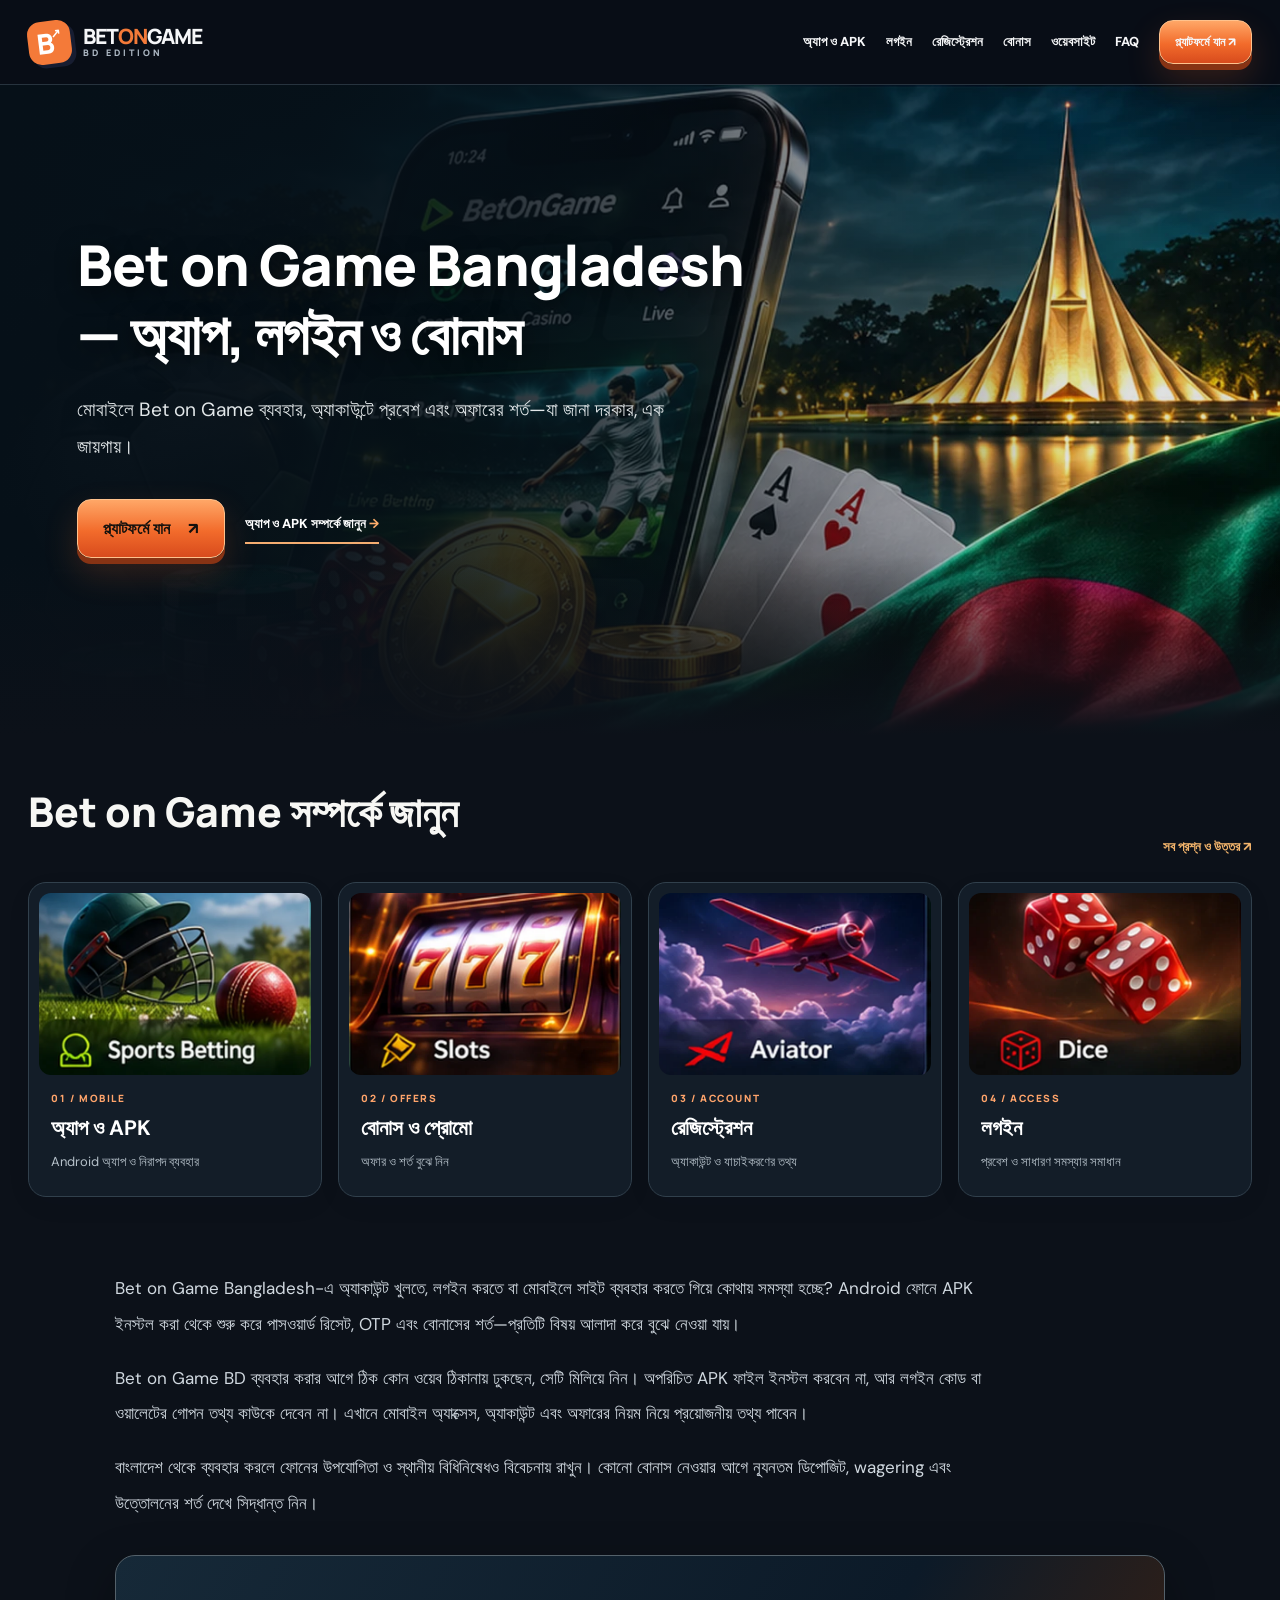
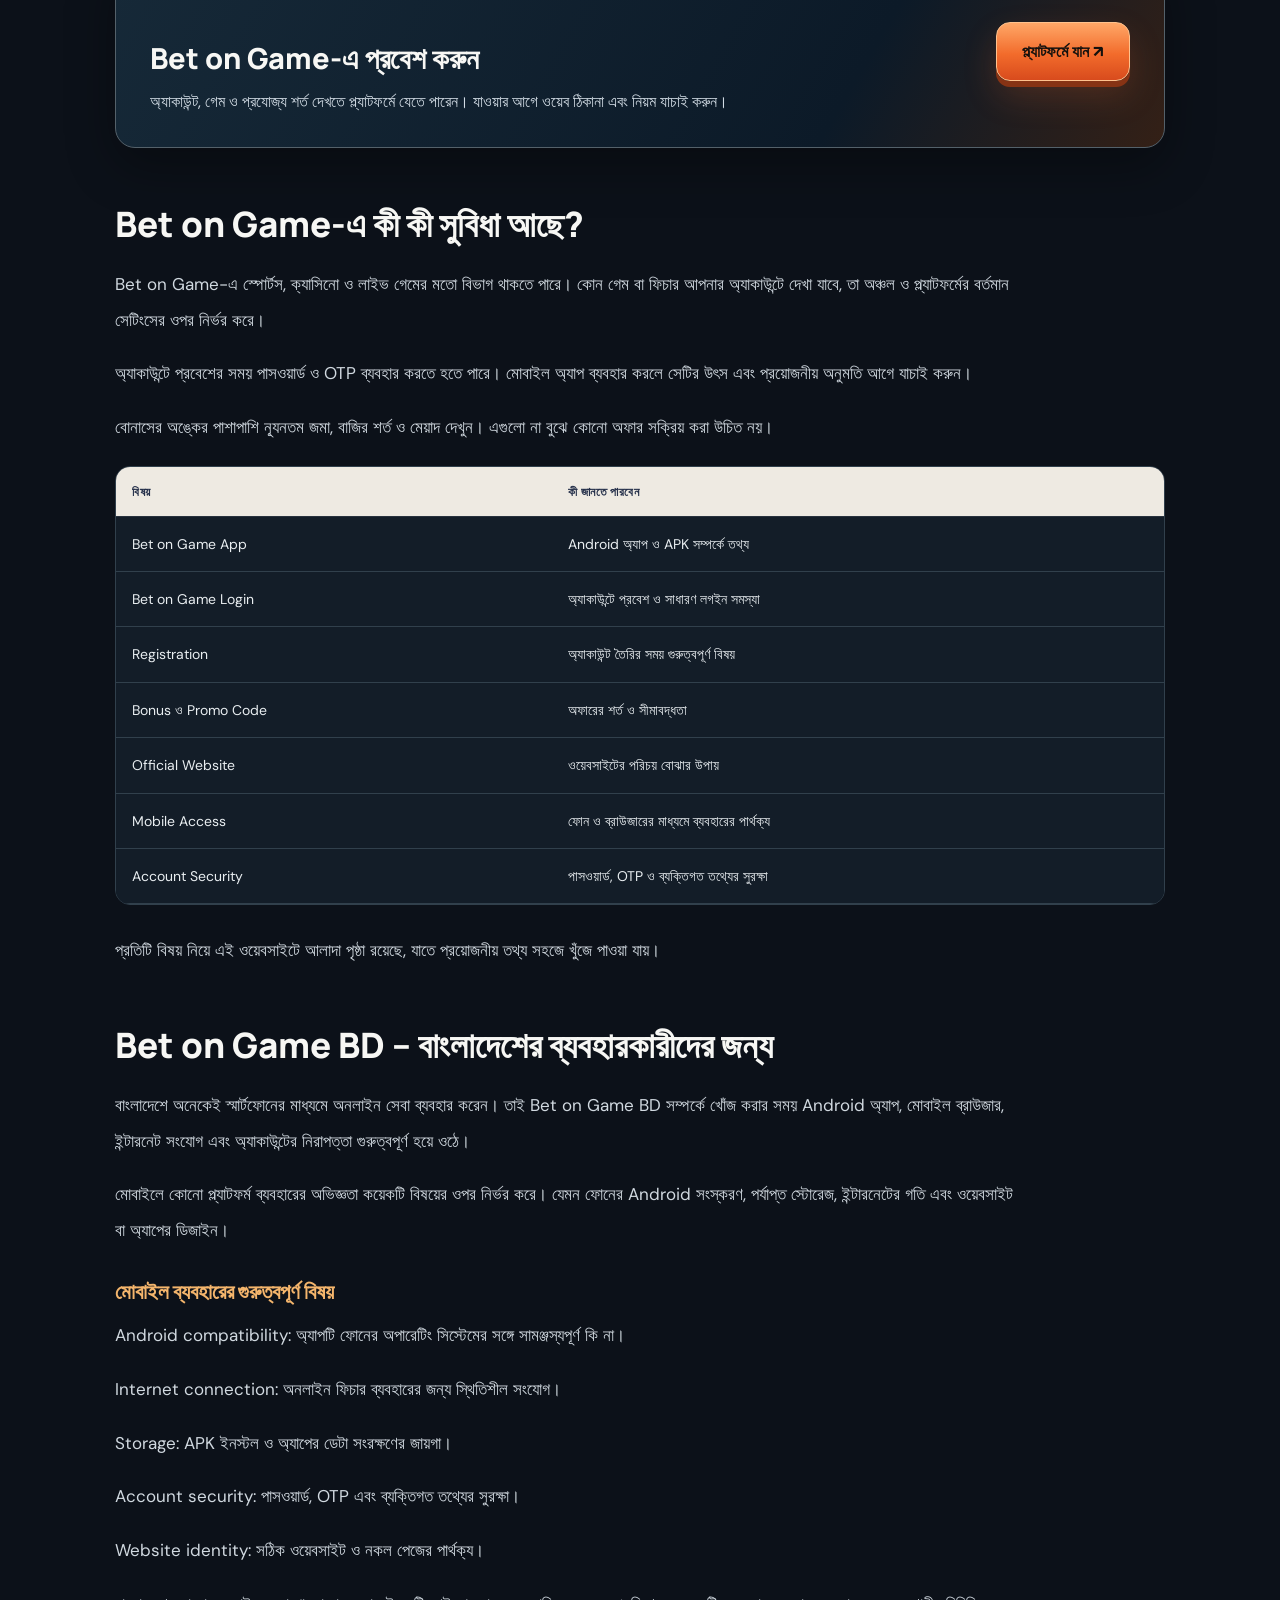
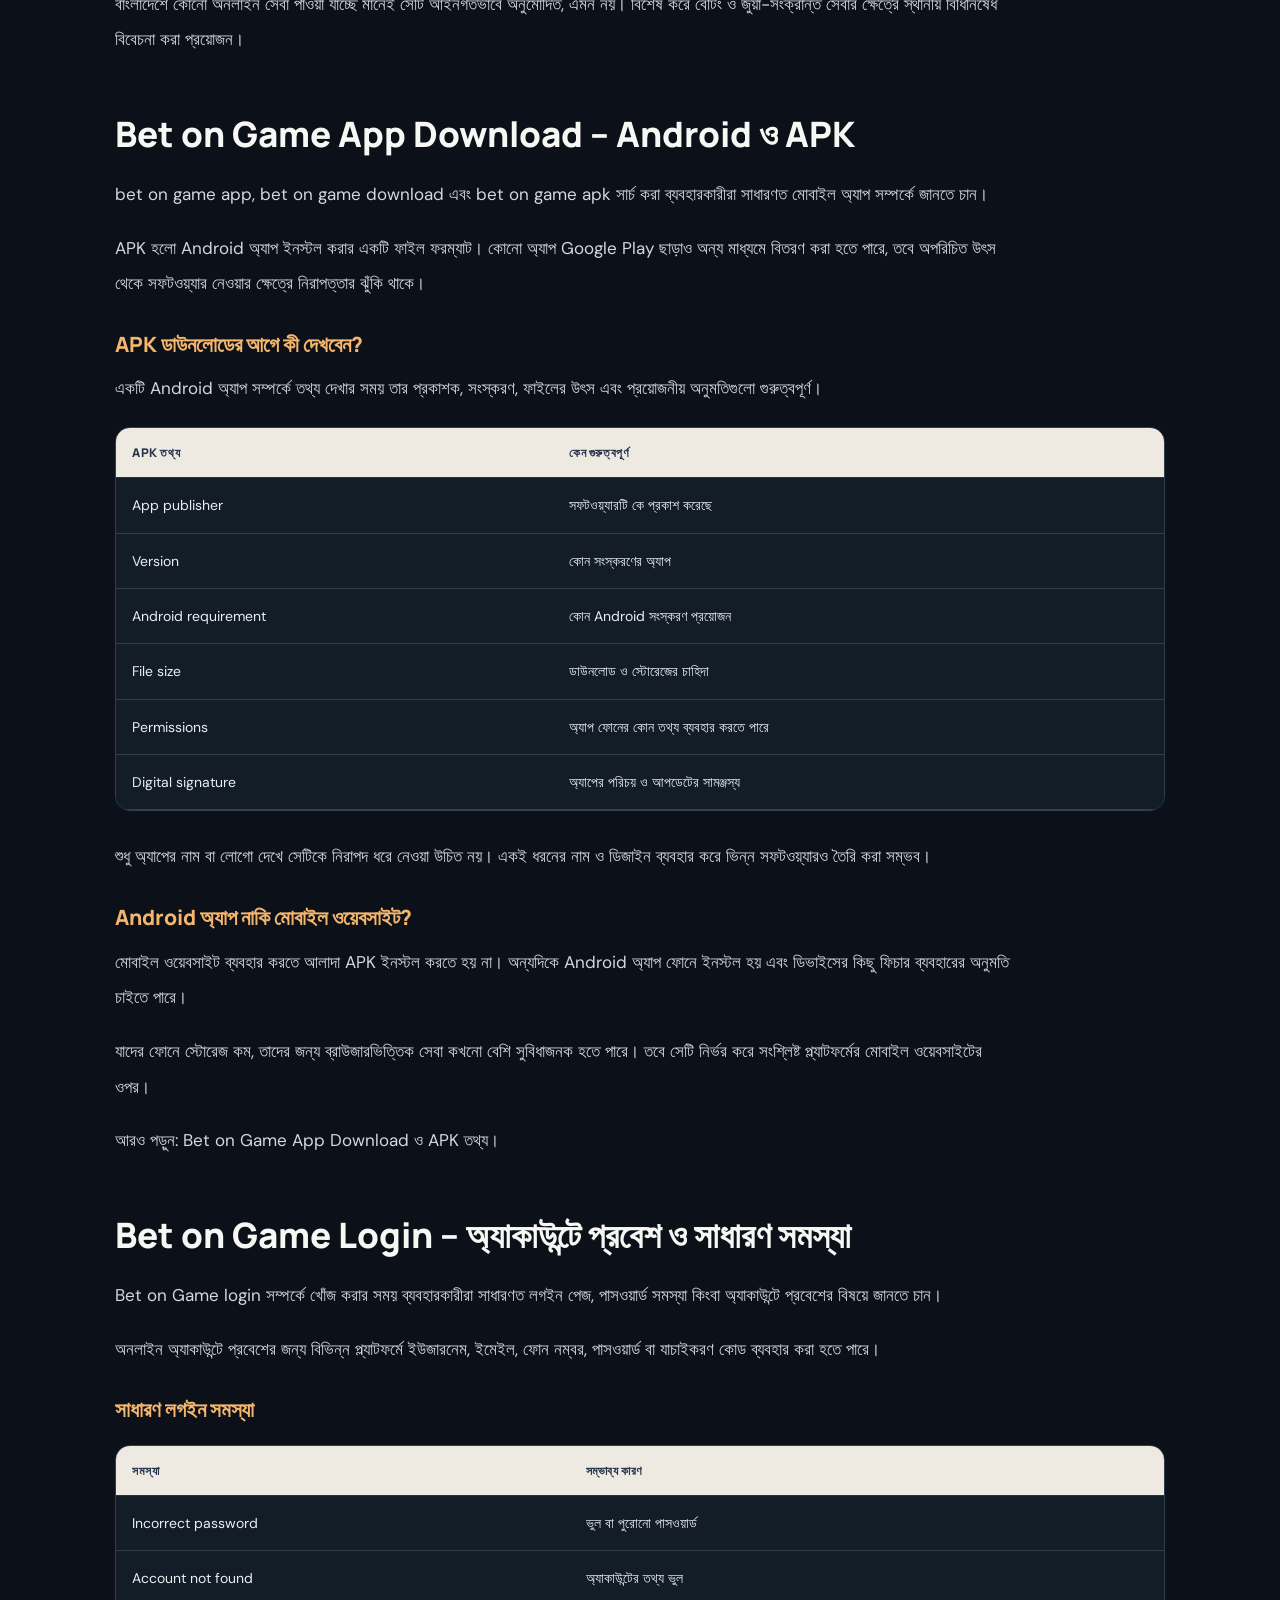
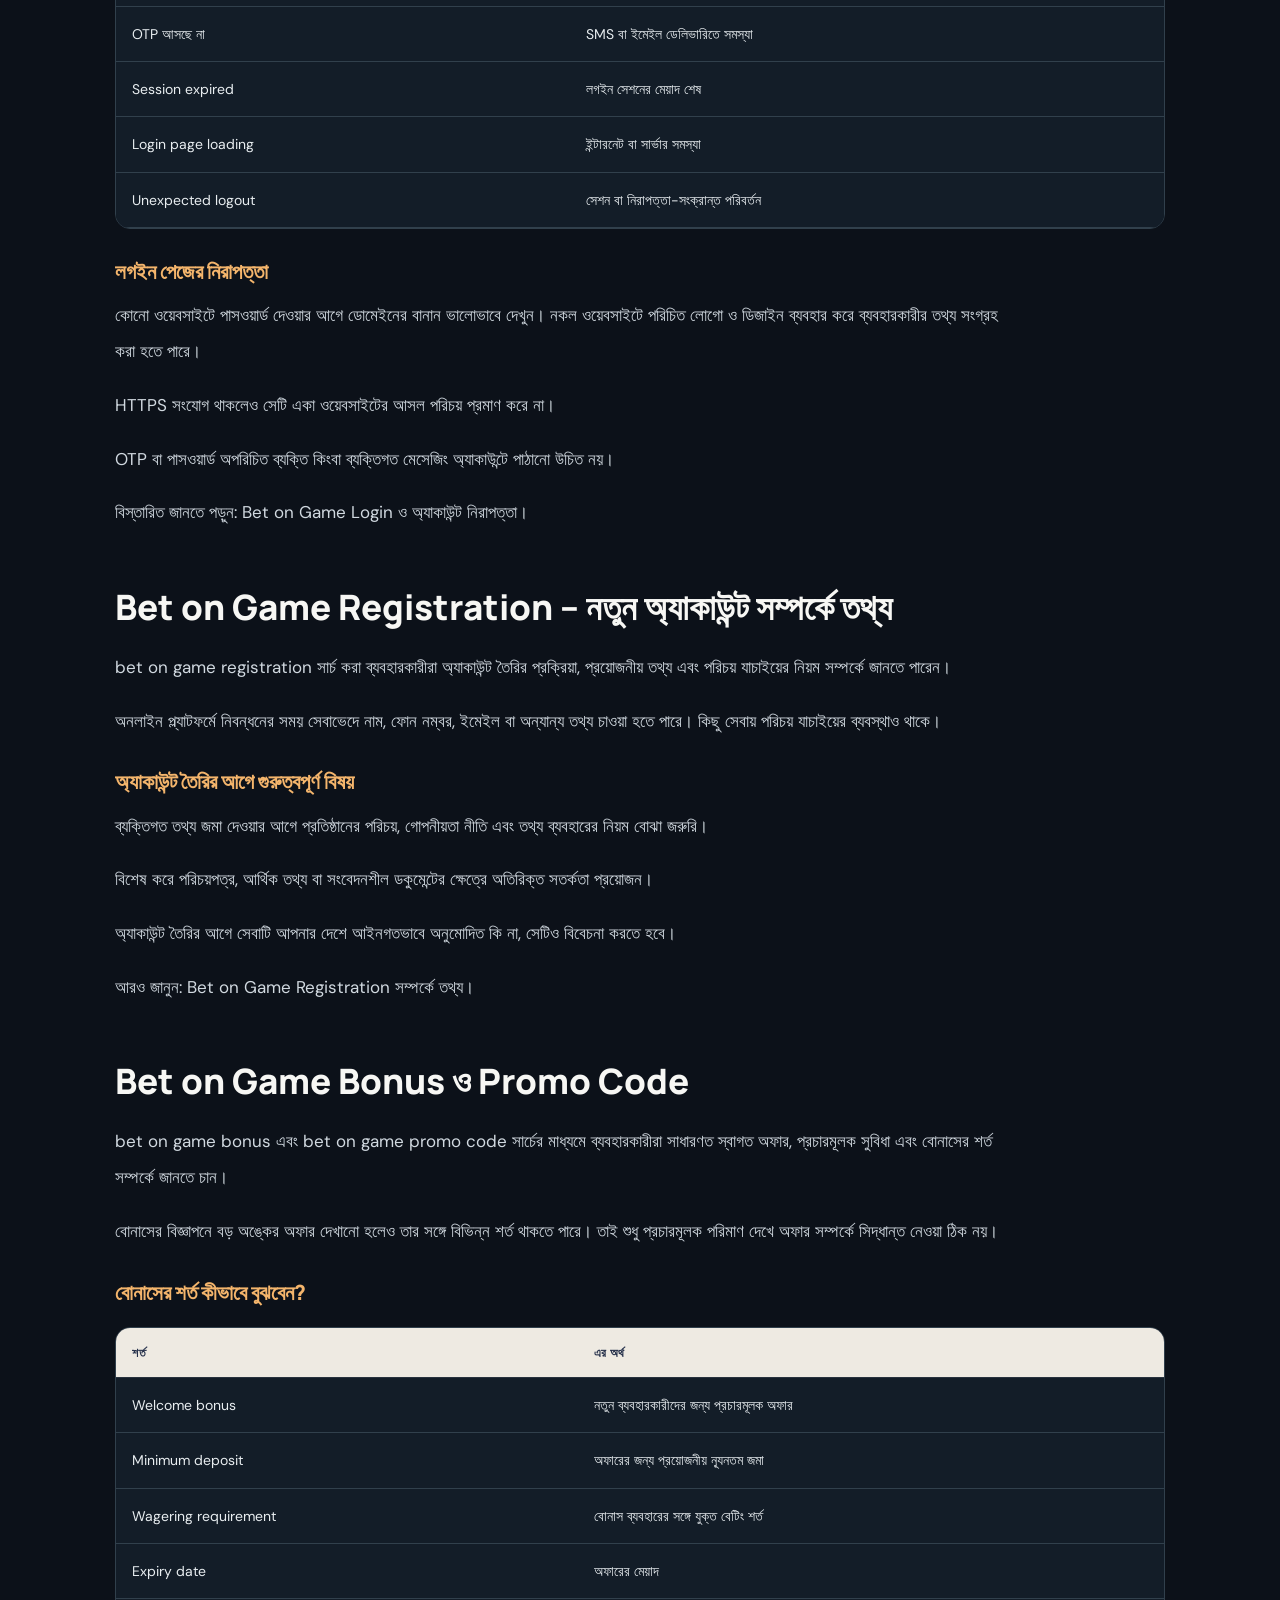
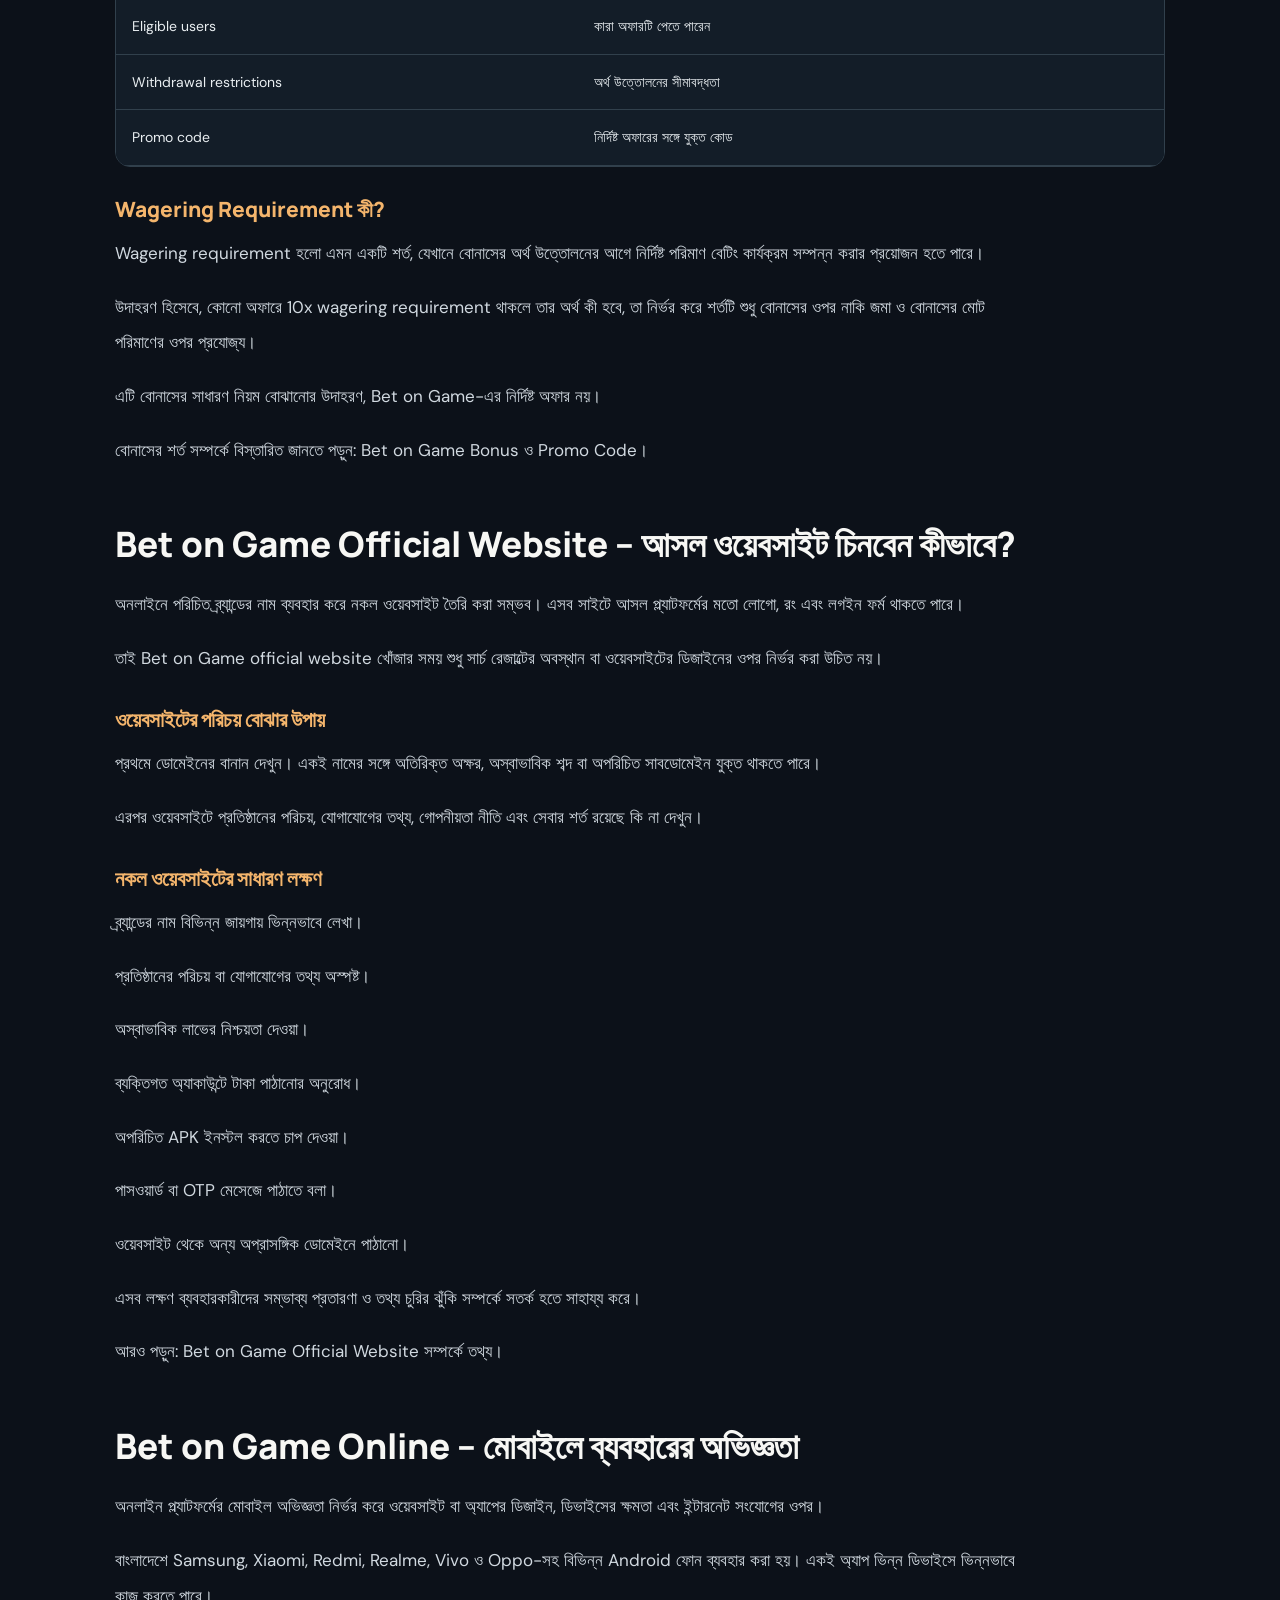
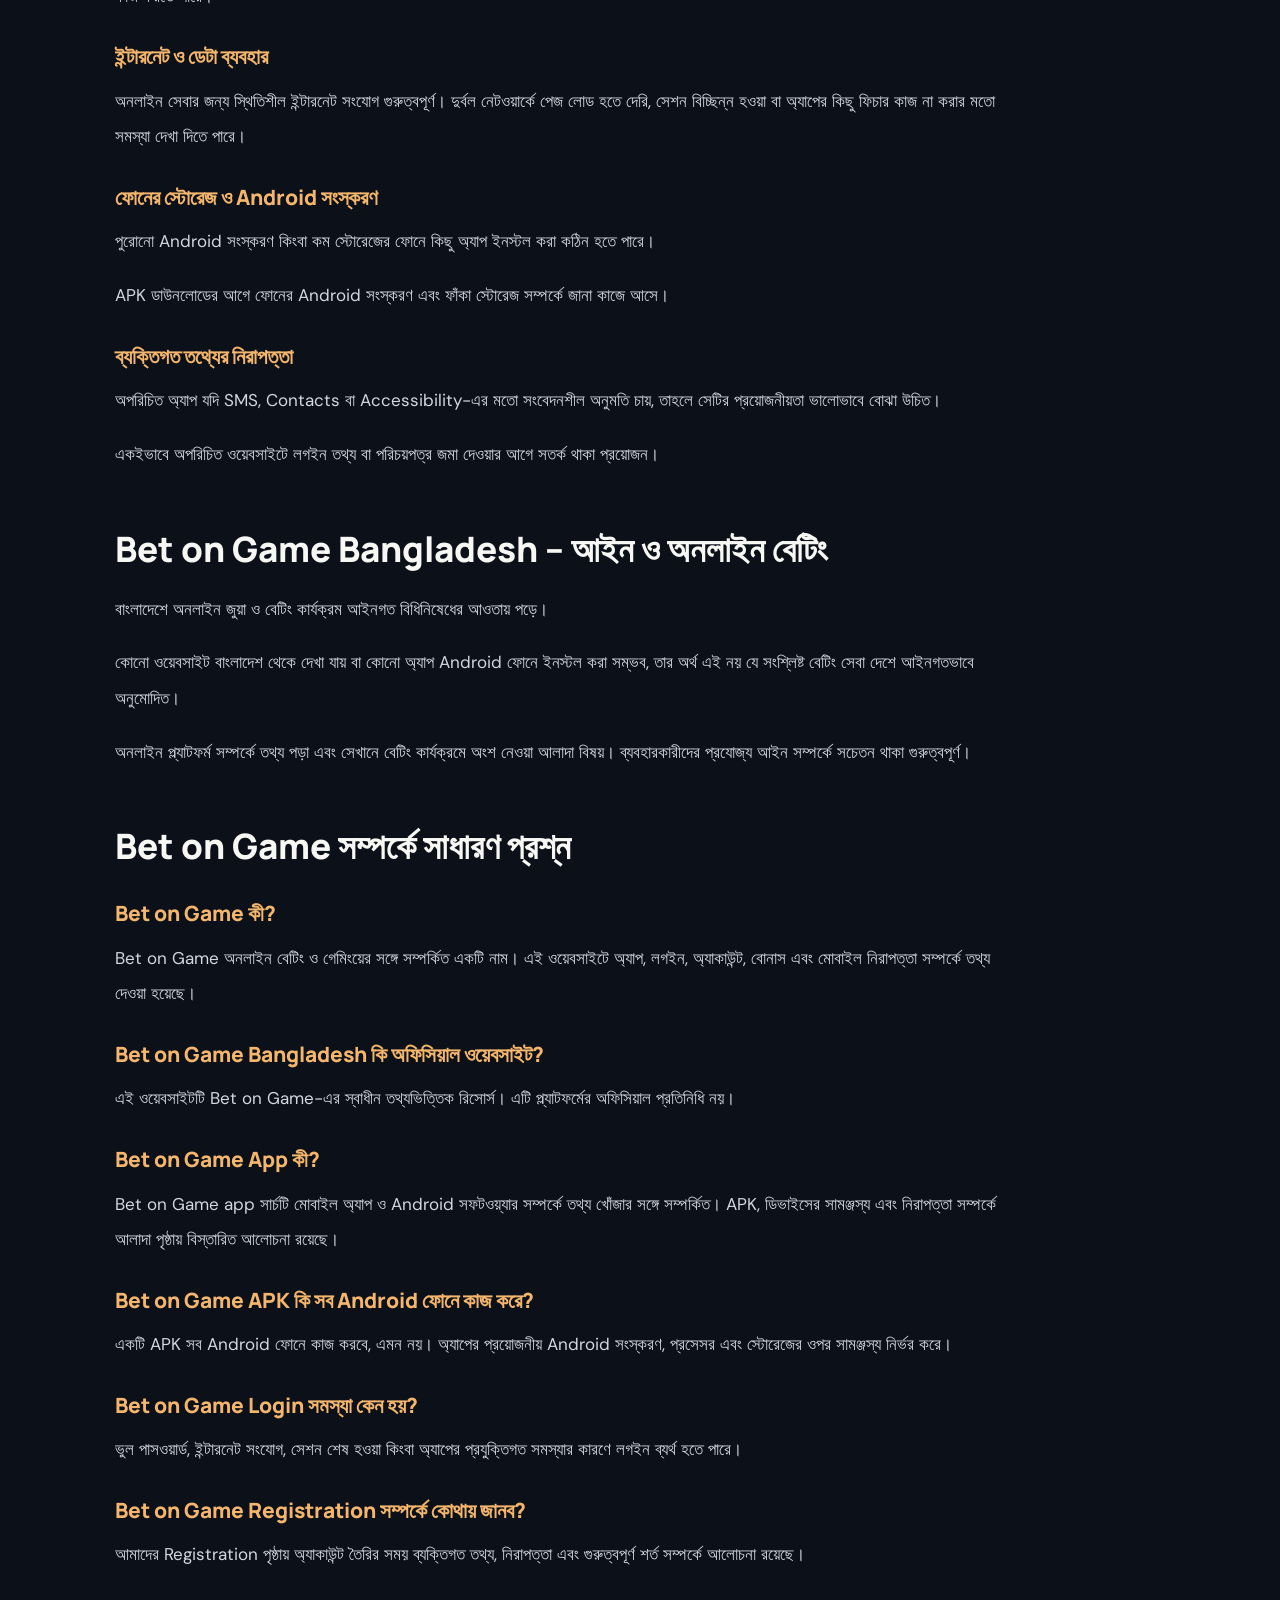
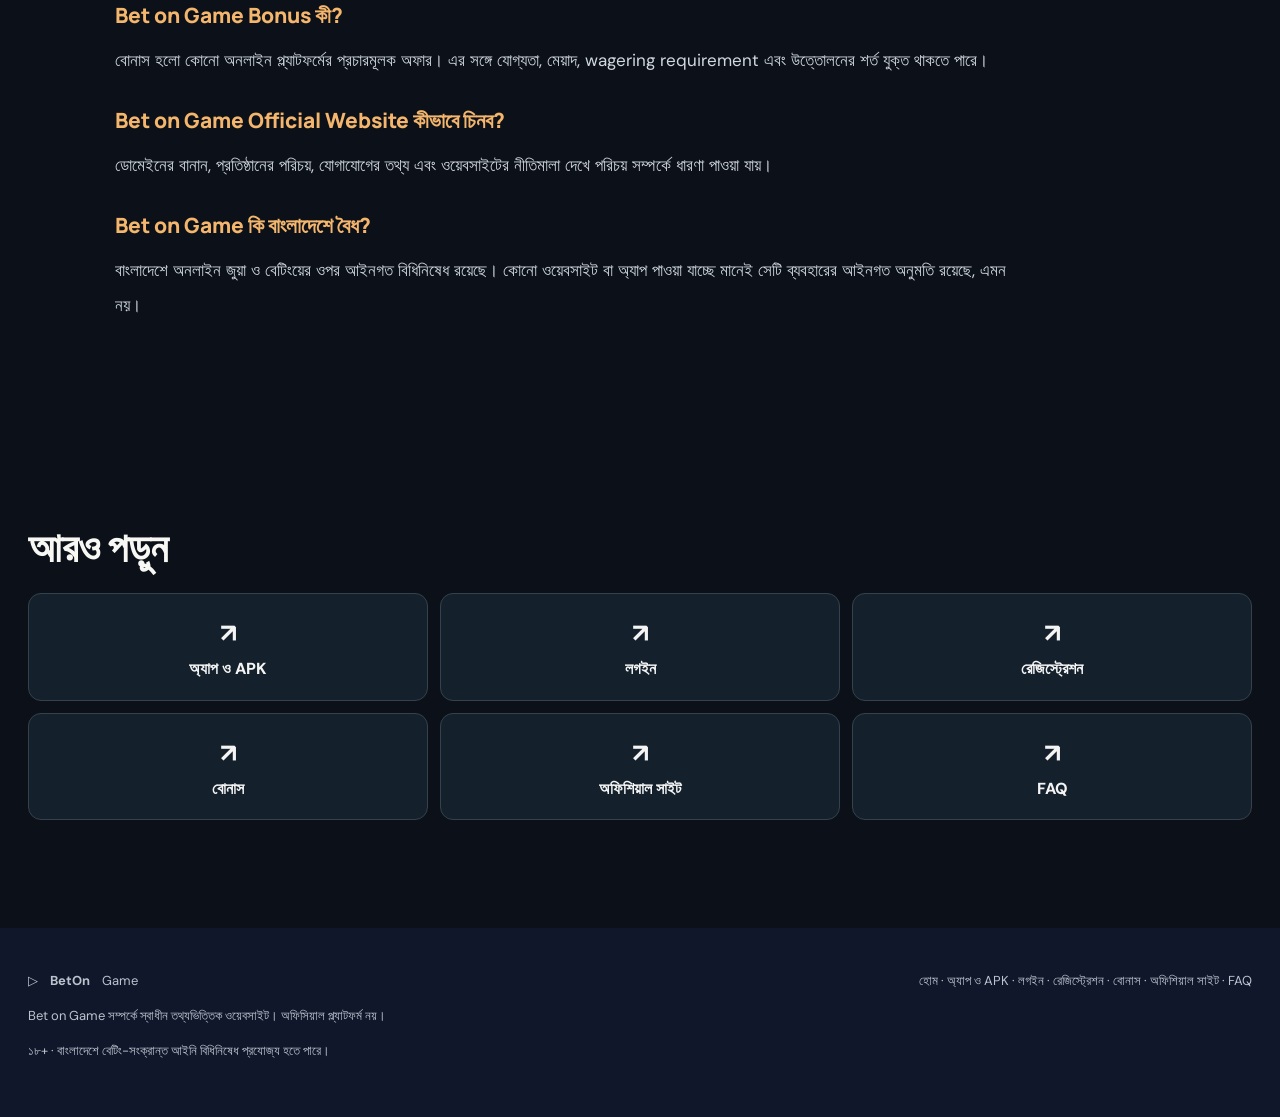
==== commit ca5cdec4: "Update Bet on Game BD design" ====
--- a/index.html
+++ b/index.html
@@ -1,13 +1,14 @@
 <!DOCTYPE html>
-<html lang="bn-BD"><head><meta charset="utf-8"/><meta content="width=device-width, initial-scale=1" name="viewport"/><meta content="#171d31" name="theme-color"/><title>Bet on Game Bangladesh – App, Login ও Bonus তথ্য</title><meta content="Bet on Game Bangladesh সম্পর্কে জানুন। Bet on Game BD অ্যাপ, APK ডাউনলোড, লগইন, রেজিস্ট্রেশন, বোনাস, মোবাইল ব্যবহার ও নিরাপত্তার তথ্য।" name="description"/><meta content="OcO6SEF6Yd6gTLhYc5qlhoDZafXLxsuk9HwTfhQTQ_E" name="google-site-verification"/><link href="https://bet-on-game-bd.com/" rel="canonical"/><link href="/assets/favicon.svg" rel="icon" type="image/svg+xml"/><link href="/assets/style.css" rel="stylesheet"/><meta content="website" property="og:type"/><meta content="bn_BD" property="og:locale"/><meta content="Bet on Game Bangladesh – App, Login ও Bonus তথ্য" property="og:title"/><meta content="Bet on Game Bangladesh সম্পর্কে জানুন। Bet on Game BD অ্যাপ, APK ডাউনলোড, লগইন, রেজিস্ট্রেশন, বোনাস, মোবাইল ব্যবহার ও নিরাপত্তার তথ্য।" property="og:description"/><meta content="https://bet-on-game-bd.com/" property="og:url"/><script type="application/ld+json">{"@context": "https://schema.org", "@type": "WebPage", "name": "Bet on Game Bangladesh – App, Login ও Bonus তথ্য", "description": "Bet on Game Bangladesh সম্পর্কে জানুন। Bet on Game BD অ্যাপ, APK ডাউনলোড, লগইন, রেজিস্ট্রেশন, বোনাস, মোবাইল ব্যবহার ও নিরাপত্তার তথ্য।", "url": "https://bet-on-game-bd.com/", "inLanguage": "bn-BD", "isPartOf": {"@type": "WebSite", "name": "Bet on Game Bangladesh", "url": "https://bet-on-game-bd.com/"}}</script></head><body><header class="site-header"><div class="wrap header-inner"><a aria-label="Bet on Game Bangladesh homepage" class="brand" href="/"><span class="brand-symbol">B<span>↗</span></span><span class="brand-word">BET<span>ON</span>GAME<small>BD EDITION</small></span></a><button aria-expanded="false" aria-label="Toggle navigation" class="menu-toggle">☰</button><nav aria-label="Main navigation" class="nav"><a href="/app-download/">অ্যাপ ও APK</a><a href="/login/">লগইন</a><a href="/registration/">রেজিস্ট্রেশন</a><a href="/bonus-promo-code/">বোনাস</a><a href="/official-website/">ওয়েবসাইট</a><a href="/faq/">FAQ</a><a class="btn nav-cta" href="/go-bd-platform/" rel="nofollow sponsored">প্ল্যাটফর্মে যান ↗</a></nav></div></header><main class="wrap"><section class="hero"><div class="hero-copy"><span class="eyebrow"><span class="eyebrow-dot"></span> BANGLADESH · MOBILE FIRST</span><h1>Bet on Game Bangladesh – অ্যাপ, লগইন, বোনাস ও প্ল্যাটফর্মের তথ্য</h1><p>Bet on Game BD: অ্যাপ, লগইন, বোনাস এবং নিরাপত্তার তথ্য সহজ বাংলায়।</p><div class="hero-actions"><a class="btn" href="/go-bd-platform/" rel="nofollow sponsored">প্ল্যাটফর্মে যান <span aria-hidden="true">↗</span></a><a class="hero-secondary" href="/app-download/">অ্যাপ ও APK সম্পর্কে জানুন <span>→</span></a></div><div class="mini-facts"><span>বাংলা তথ্য</span><span>মোবাইল ব্যবহার</span><span>অ্যাকাউন্ট নিরাপত্তা</span></div></div><div class="hero-visual"><img alt="BetOnGame mobile gaming interface with sports and casino-themed artwork" height="702" src="/assets/hero-cinema.webp" width="1410"/><div class="visual-stamp"><span>BD</span><small>MOBILE<br/>EDITION</small></div></div></section><section class="explore"><div class="section-head"><div><span class="eyebrow">DISCOVER THE PLATFORM</span><h2>Bet on Game সম্পর্কে জানুন</h2></div><a href="/faq/">সব প্রশ্ন ও উত্তর ↗</a></div><div class="explore-grid"><a class="explore-card" href="/app-download/"><img alt="Sports equipment in a gaming-themed scene" loading="lazy" src="/assets/sports.webp"/><span>01 / MOBILE</span><h3>অ্যাপ ও APK</h3><p>Android অ্যাপ ও নিরাপদ ব্যবহার</p></a><a class="explore-card" href="/bonus-promo-code/"><img alt="Slot machine illustration" loading="lazy" src="/assets/slots.webp"/><span>02 / OFFERS</span><h3>বোনাস ও প্রোমো</h3><p>অফার ও শর্ত বুঝে নিন</p></a><a class="explore-card" href="/registration/"><img alt="Aviator airplane illustration" loading="lazy" src="/assets/aviator.webp"/><span>03 / ACCOUNT</span><h3>রেজিস্ট্রেশন</h3><p>অ্যাকাউন্ট ও যাচাইকরণের তথ্য</p></a><a class="explore-card" href="/login/"><img alt="Red casino dice illustration" loading="lazy" src="/assets/dice.webp"/><span>04 / ACCESS</span><h3>লগইন</h3><p>প্রবেশ ও সাধারণ সমস্যার সমাধান</p></a></div></section><article class="article-content">
-<p>Bet on Game Bangladesh সম্পর্কে জানতে চান? Bet on Game নামটি অনলাইন বেটিং ও গেমিংয়ের সঙ্গে সম্পর্কিত। বাংলাদেশ থেকে এই প্ল্যাটফর্ম সম্পর্কে খোঁজ করলে সাধারণত অ্যাপ ডাউনলোড, APK, লগইন, নতুন অ্যাকাউন্ট, বোনাস এবং মোবাইলে ব্যবহারের মতো বিষয়গুলো সামনে আসে।</p>
-<p>এই ওয়েবসাইটে Bet on Game BD সম্পর্কে প্রয়োজনীয় তথ্য সহজ বাংলায় তুলে ধরা হয়েছে। Android অ্যাপ ও মোবাইল ওয়েবসাইটের পার্থক্য, লগইন সমস্যা, অ্যাকাউন্টের নিরাপত্তা, বোনাসের শর্ত এবং ওয়েবসাইটের পরিচয় বোঝার মতো বিষয়গুলো এখানে জানতে পারবেন।</p>
-<p>বিশেষ করে বাংলাদেশি ব্যবহারকারীদের জন্য মোবাইলের উপযোগিতা, ব্যক্তিগত তথ্যের সুরক্ষা এবং স্থানীয় আইনি বিধিনিষেধ সম্পর্কে ধারণা থাকা গুরুত্বপূর্ণ।</p>
-<div class="site-cta"><div><span class="kicker">BET ON GAME · BANGLADESH</span><h2>Bet on Game প্ল্যাটফর্ম সম্পর্কে আরও জানুন</h2><p>অ্যাকাউন্ট ও উপলব্ধ সেবা সম্পর্কে বিস্তারিত দেখতে বাহ্যিক প্ল্যাটফর্মে যান। লিংকটি অন্য ডোমেইনে নিয়ে যাবে।</p></div><a aria-label="Visit Bet on Game platform" class="btn" href="/go-bd-platform/" rel="nofollow sponsored">প্ল্যাটফর্মে যান ↗</a></div>
-<h2>Bet on Game কী?</h2>
-<p>Bet on Game অনলাইন বেটিং ও গেমিংয়ের সঙ্গে সম্পর্কিত একটি নাম। ব্যবহারকারীরা এই নামে প্ল্যাটফর্মের তথ্য, মোবাইল অ্যাপ, অ্যাকাউন্টে প্রবেশ এবং প্রচারমূলক অফার সম্পর্কে খোঁজ করেন।</p>
-<p>অনলাইন বেটিং প্ল্যাটফর্মে সাধারণত স্পোর্টস বেটিং, বিভিন্ন ধরনের গেম, অ্যাকাউন্ট ব্যবস্থাপনা এবং লেনদেন-সংক্রান্ত সুবিধা থাকতে পারে। তবে প্রতিটি প্ল্যাটফর্মের ফিচার, নিয়ম ও ব্যবহারকারীর জন্য উপলব্ধ সেবা আলাদা।</p>
-<p>Bet on Game সম্পর্কে তথ্য খোঁজার সময় কয়েকটি বিষয় জানা কাজে আসে।</p>
+
+<html lang="bn-BD"><head><meta charset="utf-8"/><meta content="width=device-width, initial-scale=1" name="viewport"/><meta content="#171d31" name="theme-color"/><title>Bet on Game Bangladesh – App, Login ও Bonus তথ্য</title><meta content="Bet on Game Bangladesh সম্পর্কে জানুন। Bet on Game BD অ্যাপ, APK ডাউনলোড, লগইন, রেজিস্ট্রেশন, বোনাস, মোবাইল ব্যবহার ও নিরাপত্তার তথ্য।" name="description"/><meta content="OcO6SEF6Yd6gTLhYc5qlhoDZafXLxsuk9HwTfhQTQ_E" name="google-site-verification"/><link href="https://bet-on-game-bd.com/" rel="canonical"/><link href="/assets/favicon.svg" rel="icon" type="image/svg+xml"/><link href="/assets/style.css" rel="stylesheet"/><meta content="website" property="og:type"/><meta content="bn_BD" property="og:locale"/><meta content="Bet on Game Bangladesh – App, Login ও Bonus তথ্য" property="og:title"/><meta content="Bet on Game Bangladesh সম্পর্কে জানুন। Bet on Game BD অ্যাপ, APK ডাউনলোড, লগইন, রেজিস্ট্রেশন, বোনাস, মোবাইল ব্যবহার ও নিরাপত্তার তথ্য।" property="og:description"/><meta content="https://bet-on-game-bd.com/" property="og:url"/><script type="application/ld+json">{"@context": "https://schema.org", "@type": "WebPage", "name": "Bet on Game Bangladesh – App, Login ও Bonus তথ্য", "description": "Bet on Game Bangladesh সম্পর্কে জানুন। Bet on Game BD অ্যাপ, APK ডাউনলোড, লগইন, রেজিস্ট্রেশন, বোনাস, মোবাইল ব্যবহার ও নিরাপত্তার তথ্য।", "url": "https://bet-on-game-bd.com/", "inLanguage": "bn-BD", "isPartOf": {"@type": "WebSite", "name": "Bet on Game Bangladesh", "url": "https://bet-on-game-bd.com/"}}</script></head><body><header class="site-header"><div class="wrap header-inner"><a aria-label="Bet on Game Bangladesh homepage" class="brand" href="/"><span class="brand-symbol">B<span>↗</span></span><span class="brand-word">BET<span>ON</span>GAME<small>BD EDITION</small></span></a><button aria-expanded="false" aria-label="Toggle navigation" class="menu-toggle">☰</button><nav aria-label="Main navigation" class="nav"><a href="/app-download/">অ্যাপ ও APK</a><a href="/login/">লগইন</a><a href="/registration/">রেজিস্ট্রেশন</a><a href="/bonus-promo-code/">বোনাস</a><a href="/official-website/">ওয়েবসাইট</a><a href="/faq/">FAQ</a><a class="btn nav-cta" href="/go-bd-platform/" rel="nofollow sponsored">প্ল্যাটফর্মে যান ↗</a></nav></div></header><main class="wrap"><section class="hero"><div class="hero-copy"><h1>Bet on Game Bangladesh — অ্যাপ, লগইন ও বোনাস</h1><p>মোবাইলে Bet on Game ব্যবহার, অ্যাকাউন্টে প্রবেশ এবং অফারের শর্ত—যা জানা দরকার, এক জায়গায়।</p><div class="hero-actions"><a class="btn" href="/go-bd-platform/" rel="nofollow sponsored">প্ল্যাটফর্মে যান <span aria-hidden="true">↗</span></a><a class="hero-secondary" href="/app-download/">অ্যাপ ও APK সম্পর্কে জানুন <span>→</span></a></div></div><div class="hero-visual"><img alt="BetOnGame mobile gaming interface with sports and casino-themed artwork" height="702" src="/assets/hero-cinema.webp" width="1410"/></div></section><section class="explore"><div class="section-head"><div><h2>Bet on Game সম্পর্কে জানুন</h2></div><a href="/faq/">সব প্রশ্ন ও উত্তর ↗</a></div><div class="explore-grid"><a class="explore-card" href="/app-download/"><img alt="Sports equipment in a gaming-themed scene" loading="lazy" src="/assets/sports.webp"/><span>01 / MOBILE</span><h3>অ্যাপ ও APK</h3><p>Android অ্যাপ ও নিরাপদ ব্যবহার</p></a><a class="explore-card" href="/bonus-promo-code/"><img alt="Slot machine illustration" loading="lazy" src="/assets/slots.webp"/><span>02 / OFFERS</span><h3>বোনাস ও প্রোমো</h3><p>অফার ও শর্ত বুঝে নিন</p></a><a class="explore-card" href="/registration/"><img alt="Aviator airplane illustration" loading="lazy" src="/assets/aviator.webp"/><span>03 / ACCOUNT</span><h3>রেজিস্ট্রেশন</h3><p>অ্যাকাউন্ট ও যাচাইকরণের তথ্য</p></a><a class="explore-card" href="/login/"><img alt="Red casino dice illustration" loading="lazy" src="/assets/dice.webp"/><span>04 / ACCESS</span><h3>লগইন</h3><p>প্রবেশ ও সাধারণ সমস্যার সমাধান</p></a></div></section><article class="article-content">
+<p>Bet on Game Bangladesh-এ অ্যাকাউন্ট খুলতে, লগইন করতে বা মোবাইলে সাইট ব্যবহার করতে গিয়ে কোথায় সমস্যা হচ্ছে? Android ফোনে APK ইনস্টল করা থেকে শুরু করে পাসওয়ার্ড রিসেট, OTP এবং বোনাসের শর্ত—প্রতিটি বিষয় আলাদা করে বুঝে নেওয়া যায়।</p>
+<p>Bet on Game BD ব্যবহার করার আগে ঠিক কোন ওয়েব ঠিকানায় ঢুকছেন, সেটি মিলিয়ে নিন। অপরিচিত APK ফাইল ইনস্টল করবেন না, আর লগইন কোড বা ওয়ালেটের গোপন তথ্য কাউকে দেবেন না। এখানে মোবাইল অ্যাক্সেস, অ্যাকাউন্ট এবং অফারের নিয়ম নিয়ে প্রয়োজনীয় তথ্য পাবেন।</p>
+<p>বাংলাদেশ থেকে ব্যবহার করলে ফোনের উপযোগিতা ও স্থানীয় বিধিনিষেধও বিবেচনায় রাখুন। কোনো বোনাস নেওয়ার আগে ন্যূনতম ডিপোজিট, wagering এবং উত্তোলনের শর্ত দেখে সিদ্ধান্ত নিন।</p>
+<div class="site-cta"><div><h2>Bet on Game-এ প্রবেশ করুন</h2><p>অ্যাকাউন্ট, গেম ও প্রযোজ্য শর্ত দেখতে প্ল্যাটফর্মে যেতে পারেন। যাওয়ার আগে ওয়েব ঠিকানা এবং নিয়ম যাচাই করুন।</p></div><a aria-label="Visit Bet on Game platform" class="btn" href="/go-bd-platform/" rel="nofollow sponsored">প্ল্যাটফর্মে যান ↗</a></div>
+<h2>Bet on Game-এ কী কী সুবিধা আছে?</h2>
+<p>Bet on Game-এ স্পোর্টস, ক্যাসিনো ও লাইভ গেমের মতো বিভাগ থাকতে পারে। কোন গেম বা ফিচার আপনার অ্যাকাউন্টে দেখা যাবে, তা অঞ্চল ও প্ল্যাটফর্মের বর্তমান সেটিংসের ওপর নির্ভর করে।</p>
+<p>অ্যাকাউন্টে প্রবেশের সময় পাসওয়ার্ড ও OTP ব্যবহার করতে হতে পারে। মোবাইল অ্যাপ ব্যবহার করলে সেটির উৎস এবং প্রয়োজনীয় অনুমতি আগে যাচাই করুন।</p>
+<p>বোনাসের অঙ্কের পাশাপাশি ন্যূনতম জমা, বাজির শর্ত ও মেয়াদ দেখুন। এগুলো না বুঝে কোনো অফার সক্রিয় করা উচিত নয়।</p>
 <div class="table-wrap"><table><tr><th>বিষয়</th><th>কী জানতে পারবেন</th></tr><tr><td>Bet on Game App</td><td>Android অ্যাপ ও APK সম্পর্কে তথ্য</td></tr><tr><td>Bet on Game Login</td><td>অ্যাকাউন্টে প্রবেশ ও সাধারণ লগইন সমস্যা</td></tr><tr><td>Registration</td><td>অ্যাকাউন্ট তৈরির সময় গুরুত্বপূর্ণ বিষয়</td></tr><tr><td>Bonus ও Promo Code</td><td>অফারের শর্ত ও সীমাবদ্ধতা</td></tr><tr><td>Official Website</td><td>ওয়েবসাইটের পরিচয় বোঝার উপায়</td></tr><tr><td>Mobile Access</td><td>ফোন ও ব্রাউজারের মাধ্যমে ব্যবহারের পার্থক্য</td></tr><tr><td>Account Security</td><td>পাসওয়ার্ড, OTP ও ব্যক্তিগত তথ্যের সুরক্ষা</td></tr></table></div>
 <p>প্রতিটি বিষয় নিয়ে এই ওয়েবসাইটে আলাদা পৃষ্ঠা রয়েছে, যাতে প্রয়োজনীয় তথ্য সহজে খুঁজে পাওয়া যায়।</p>
 <h2>Bet on Game BD – বাংলাদেশের ব্যবহারকারীদের জন্য</h2>
--- a/assets/style.css
+++ b/assets/style.css
@@ -6,3 +6,19 @@
 @media(max-width:460px){.hero-actions{align-items:stretch;flex-direction:column}.hero-actions .btn{width:100%}.hero-secondary{text-align:center}.explore-grid{grid-template-columns:1fr 1fr}.explore-card{padding:7px 7px 14px}.explore-card>span{font-size:9px;margin:10px 7px 5px}.explore-card h3,.explore-card p{margin-left:7px;margin-right:7px}.cards,.game-grid,.steps{grid-template-columns:1fr}.section-head h2{font-size:24px}.hero-visual img{aspect-ratio:1.12}}
 /* Mobile tables: data cards rather than sideways scroll */
 @media(max-width:650px){.article-content .table-wrap{overflow:visible;border:0;background:none}.article-content table,.article-content tbody{display:block;width:100%;min-width:0}.article-content table tr:first-child{display:none}.article-content table tr{display:block;background:white!important;border:1px solid var(--line);border-radius:13px;padding:13px 16px;margin:0 0 10px}.article-content table td{display:block;border:0;padding:7px 0;font-size:14px;min-width:0}.article-content table td:first-child{font-weight:900;color:var(--ink);border-bottom:1px dashed var(--line);padding-bottom:10px}.article-content table td:last-child{color:#59657b}}
+
+/* 2026 editorial redesign: cinematic immersive hero, no generic labels */
+@import url('https://fonts.googleapis.com/css2?family=Noto+Sans+Bengali:wght@400;500;600;700;800;900&display=swap');
+:root{--paper:#0c1119;--ink:#f7f7f4;--muted:#aebbc8;--line:#28323e;--orange:#f47a39;--orange-dark:#a83b18;--blue:#f4b56c}
+body{background:#0c1119;color:#f4f3ef;font-family:'Noto Sans Bengali','DM Sans',sans-serif}
+.site-header{background:#090e16f5;border-color:#27333e}.brand-word,.nav a{color:#f5f6f8}.brand-word small{color:#adb8c4}.nav a:not(.btn):hover{color:#ffbd80}
+.hero{max-width:none;min-height:650px;display:flex;align-items:center;position:relative;isolation:isolate;padding:85px clamp(25px,6vw,95px);margin:0 -28px 40px;overflow:hidden;background:#081a1d}
+.hero:before{content:'';position:absolute;inset:0;z-index:-2;background:linear-gradient(90deg,#061018 0%,#061018f5 25%,#061018c7 46%,#06101820 83%),url('/assets/hero-cinema.webp') center 46%/cover no-repeat}
+.hero:after{content:'';position:absolute;inset:auto 0 0;height:180px;z-index:-1;background:linear-gradient(transparent,#0c1119)}
+.hero-copy{width:min(670px,65%);padding:32px 0}.hero h1{font-family:'Noto Sans Bengali','Manrope',sans-serif;font-size:clamp(38px,4.4vw,69px);line-height:1.24;letter-spacing:-.8px;text-shadow:0 5px 22px #0008;margin:0 0 23px;color:#fff}.hero p{font-size:clamp(16px,1.5vw,20px);line-height:1.9;color:#e2e7e9;max-width:590px}.hero-visual{display:none}.hero-actions{margin-top:34px}.hero-secondary{color:#fff;border-color:#f4ad71}.hero-secondary span{color:#ffad6b}
+.btn{border-radius:14px;background:linear-gradient(180deg,#ffa767 0%,#f26b2b 55%,#d84b1d 100%);border:1px solid #ffc28d;color:#14110e;box-shadow:0 6px 0 #873314,0 15px 34px #f26b2b33;text-shadow:none}.btn:hover{filter:brightness(1.07)}
+.section h2,.section-head h2,.article-content h2,.article-content h1{font-family:'Noto Sans Bengali','Manrope',sans-serif;letter-spacing:0;color:#f7f7f4}.article-content{color:#d9e0e7}.article-content>p{color:#d1d9e0;line-height:2.1;max-width:900px;font-size:17px}.article-content h2{margin-top:52px}.article-content a:not(.btn){color:#ffbc84}
+.explore-card,.card,.article-content table tr,.article-content table td,.article-content .table-wrap{background:#131d28!important;border-color:#31404c!important;color:#e9eef1!important}.explore-card p,.section-lead{color:#b5c0c9}.explore-card h3{color:#fff}.explore-card>span{color:#ffa46b}.site-cta{background:linear-gradient(120deg,#162938,#0c1a28 70%,#342016);border:1px solid #54616a;box-shadow:0 18px 50px #0005;color:#fff}.site-cta p{color:#d2dce5}.quick-links a,.steps>*,.cards>*,.game-grid>*{background:#14202b;color:#f4f4f4;border-color:#34424c}
+.page-hero{position:relative;overflow:hidden;min-height:215px;margin:25px 0 28px;border-radius:22px;background:linear-gradient(90deg,#0b1b27 10%,#0b1b27ba 60%,#0b1b2733),var(--page-art) center/cover no-repeat;border:1px solid #3c4b53;box-shadow:0 22px 45px #0004}.page-hero-glow{position:absolute;inset:0;background:radial-gradient(ellipse at 20% 80%,#ef6b3130,transparent 60%);pointer-events:none}
+.article-content>h1:first-child{font-size:clamp(32px,4vw,55px);line-height:1.35;max-width:1000px}.article-content{max-width:1050px;margin:0 auto 60px}.footer-inner,.site-footer{color:#bac4cd}
+@media(max-width:760px){.nav{background:#0d1722;border-color:#35434b}.hero{min-height:0;margin:0 -18px 24px;padding:300px 20px 40px;align-items:flex-end}.hero:before{background:linear-gradient(0deg,#061018 3%,#061018e8 37%,#0610183d 80%),url('/assets/hero-cinema.webp') center top/auto 390px no-repeat}.hero:after{height:120px}.hero-copy{width:100%;padding:0}.hero h1{font-size:clamp(32px,8vw,44px);line-height:1.35}.hero p{font-size:15px}.hero-actions{gap:18px}.hero-actions .btn{flex:none;width:100%}.page-hero{min-height:145px;border-radius:15px;margin-top:15px}.article-content>p{font-size:15px;line-height:2}.article-content table tr{background:#14202b!important}.article-content table td:first-child{color:#fff}.article-content table td:last-child{color:#c4d0dc}}
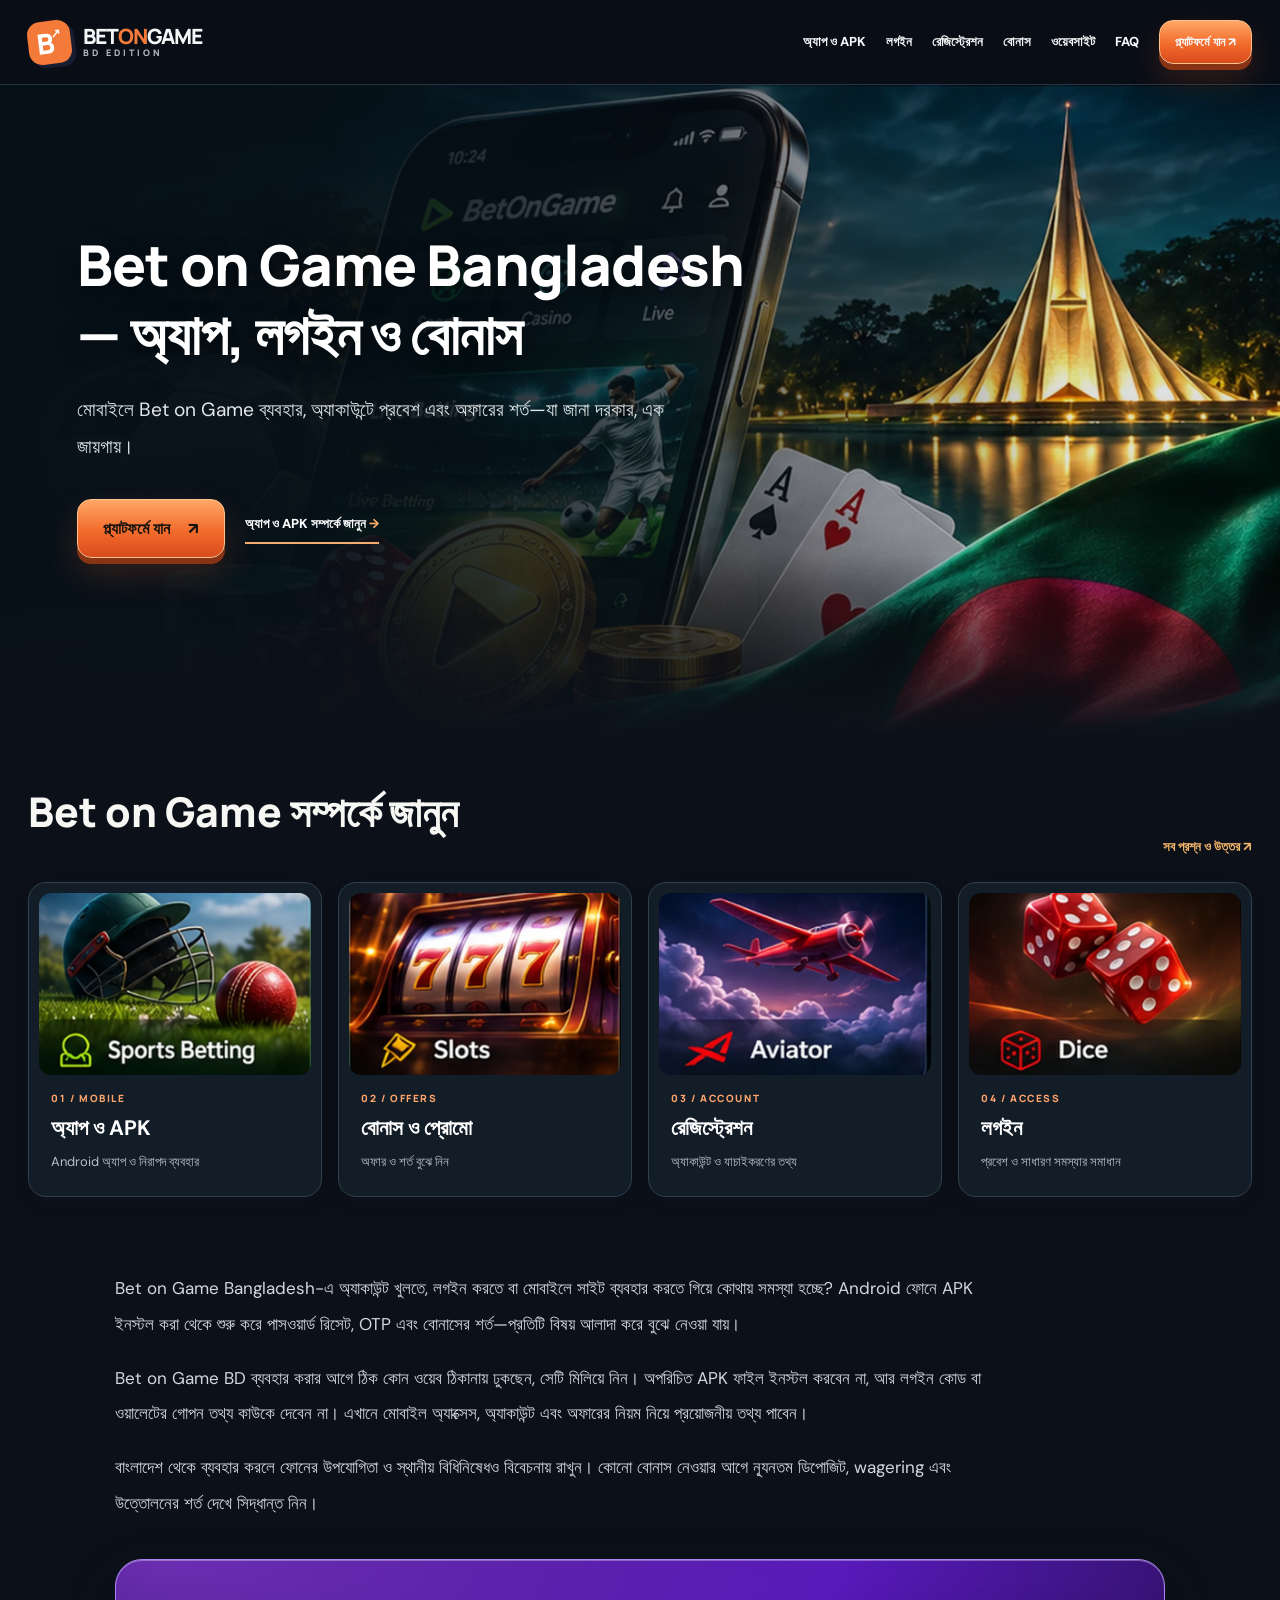
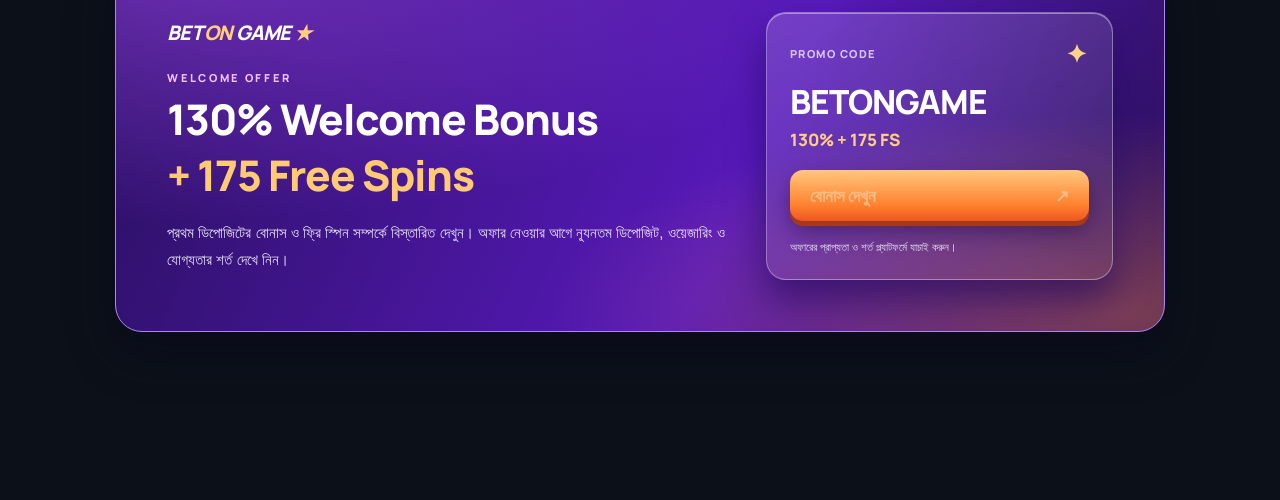
==== commit d216c52c: "Update Bet on Game BD design" ====
--- a/index.html
+++ b/index.html
@@ -4,109 +4,18 @@
 <p>Bet on Game Bangladesh-এ অ্যাকাউন্ট খুলতে, লগইন করতে বা মোবাইলে সাইট ব্যবহার করতে গিয়ে কোথায় সমস্যা হচ্ছে? Android ফোনে APK ইনস্টল করা থেকে শুরু করে পাসওয়ার্ড রিসেট, OTP এবং বোনাসের শর্ত—প্রতিটি বিষয় আলাদা করে বুঝে নেওয়া যায়।</p>
 <p>Bet on Game BD ব্যবহার করার আগে ঠিক কোন ওয়েব ঠিকানায় ঢুকছেন, সেটি মিলিয়ে নিন। অপরিচিত APK ফাইল ইনস্টল করবেন না, আর লগইন কোড বা ওয়ালেটের গোপন তথ্য কাউকে দেবেন না। এখানে মোবাইল অ্যাক্সেস, অ্যাকাউন্ট এবং অফারের নিয়ম নিয়ে প্রয়োজনীয় তথ্য পাবেন।</p>
 <p>বাংলাদেশ থেকে ব্যবহার করলে ফোনের উপযোগিতা ও স্থানীয় বিধিনিষেধও বিবেচনায় রাখুন। কোনো বোনাস নেওয়ার আগে ন্যূনতম ডিপোজিট, wagering এবং উত্তোলনের শর্ত দেখে সিদ্ধান্ত নিন।</p>
-<div class="site-cta"><div><h2>Bet on Game-এ প্রবেশ করুন</h2><p>অ্যাকাউন্ট, গেম ও প্রযোজ্য শর্ত দেখতে প্ল্যাটফর্মে যেতে পারেন। যাওয়ার আগে ওয়েব ঠিকানা এবং নিয়ম যাচাই করুন।</p></div><a aria-label="Visit Bet on Game platform" class="btn" href="/go-bd-platform/" rel="nofollow sponsored">প্ল্যাটফর্মে যান ↗</a></div>
-<h2>Bet on Game-এ কী কী সুবিধা আছে?</h2>
-<p>Bet on Game-এ স্পোর্টস, ক্যাসিনো ও লাইভ গেমের মতো বিভাগ থাকতে পারে। কোন গেম বা ফিচার আপনার অ্যাকাউন্টে দেখা যাবে, তা অঞ্চল ও প্ল্যাটফর্মের বর্তমান সেটিংসের ওপর নির্ভর করে।</p>
-<p>অ্যাকাউন্টে প্রবেশের সময় পাসওয়ার্ড ও OTP ব্যবহার করতে হতে পারে। মোবাইল অ্যাপ ব্যবহার করলে সেটির উৎস এবং প্রয়োজনীয় অনুমতি আগে যাচাই করুন।</p>
-<p>বোনাসের অঙ্কের পাশাপাশি ন্যূনতম জমা, বাজির শর্ত ও মেয়াদ দেখুন। এগুলো না বুঝে কোনো অফার সক্রিয় করা উচিত নয়।</p>
-<div class="table-wrap"><table><tr><th>বিষয়</th><th>কী জানতে পারবেন</th></tr><tr><td>Bet on Game App</td><td>Android অ্যাপ ও APK সম্পর্কে তথ্য</td></tr><tr><td>Bet on Game Login</td><td>অ্যাকাউন্টে প্রবেশ ও সাধারণ লগইন সমস্যা</td></tr><tr><td>Registration</td><td>অ্যাকাউন্ট তৈরির সময় গুরুত্বপূর্ণ বিষয়</td></tr><tr><td>Bonus ও Promo Code</td><td>অফারের শর্ত ও সীমাবদ্ধতা</td></tr><tr><td>Official Website</td><td>ওয়েবসাইটের পরিচয় বোঝার উপায়</td></tr><tr><td>Mobile Access</td><td>ফোন ও ব্রাউজারের মাধ্যমে ব্যবহারের পার্থক্য</td></tr><tr><td>Account Security</td><td>পাসওয়ার্ড, OTP ও ব্যক্তিগত তথ্যের সুরক্ষা</td></tr></table></div>
-<p>প্রতিটি বিষয় নিয়ে এই ওয়েবসাইটে আলাদা পৃষ্ঠা রয়েছে, যাতে প্রয়োজনীয় তথ্য সহজে খুঁজে পাওয়া যায়।</p>
-<h2>Bet on Game BD – বাংলাদেশের ব্যবহারকারীদের জন্য</h2>
-<p>বাংলাদেশে অনেকেই স্মার্টফোনের মাধ্যমে অনলাইন সেবা ব্যবহার করেন। তাই Bet on Game BD সম্পর্কে খোঁজ করার সময় Android অ্যাপ, মোবাইল ব্রাউজার, ইন্টারনেট সংযোগ এবং অ্যাকাউন্টের নিরাপত্তা গুরুত্বপূর্ণ হয়ে ওঠে।</p>
-<p>মোবাইলে কোনো প্ল্যাটফর্ম ব্যবহারের অভিজ্ঞতা কয়েকটি বিষয়ের ওপর নির্ভর করে। যেমন ফোনের Android সংস্করণ, পর্যাপ্ত স্টোরেজ, ইন্টারনেটের গতি এবং ওয়েবসাইট বা অ্যাপের ডিজাইন।</p>
-<h3>মোবাইল ব্যবহারের গুরুত্বপূর্ণ বিষয়</h3>
-<p>Android compatibility: অ্যাপটি ফোনের অপারেটিং সিস্টেমের সঙ্গে সামঞ্জস্যপূর্ণ কি না।</p>
-<p>Internet connection: অনলাইন ফিচার ব্যবহারের জন্য স্থিতিশীল সংযোগ।</p>
-<p>Storage: APK ইনস্টল ও অ্যাপের ডেটা সংরক্ষণের জায়গা।</p>
-<p>Account security: পাসওয়ার্ড, OTP এবং ব্যক্তিগত তথ্যের সুরক্ষা।</p>
-<p>Website identity: সঠিক ওয়েবসাইট ও নকল পেজের পার্থক্য।</p>
-<p>বাংলাদেশে কোনো অনলাইন সেবা পাওয়া যাচ্ছে মানেই সেটি আইনগতভাবে অনুমোদিত, এমন নয়। বিশেষ করে বেটিং ও জুয়া-সংক্রান্ত সেবার ক্ষেত্রে স্থানীয় বিধিনিষেধ বিবেচনা করা প্রয়োজন।</p>
-<h2>Bet on Game App Download – Android ও APK</h2>
-<p>bet on game app, bet on game download এবং bet on game apk সার্চ করা ব্যবহারকারীরা সাধারণত মোবাইল অ্যাপ সম্পর্কে জানতে চান।</p>
-<p>APK হলো Android অ্যাপ ইনস্টল করার একটি ফাইল ফরম্যাট। কোনো অ্যাপ Google Play ছাড়াও অন্য মাধ্যমে বিতরণ করা হতে পারে, তবে অপরিচিত উৎস থেকে সফটওয়্যার নেওয়ার ক্ষেত্রে নিরাপত্তার ঝুঁকি থাকে।</p>
-<h3>APK ডাউনলোডের আগে কী দেখবেন?</h3>
-<p>একটি Android অ্যাপ সম্পর্কে তথ্য দেখার সময় তার প্রকাশক, সংস্করণ, ফাইলের উৎস এবং প্রয়োজনীয় অনুমতিগুলো গুরুত্বপূর্ণ।</p>
-<div class="table-wrap"><table><tr><th>APK তথ্য</th><th>কেন গুরুত্বপূর্ণ</th></tr><tr><td>App publisher</td><td>সফটওয়্যারটি কে প্রকাশ করেছে</td></tr><tr><td>Version</td><td>কোন সংস্করণের অ্যাপ</td></tr><tr><td>Android requirement</td><td>কোন Android সংস্করণ প্রয়োজন</td></tr><tr><td>File size</td><td>ডাউনলোড ও স্টোরেজের চাহিদা</td></tr><tr><td>Permissions</td><td>অ্যাপ ফোনের কোন তথ্য ব্যবহার করতে পারে</td></tr><tr><td>Digital signature</td><td>অ্যাপের পরিচয় ও আপডেটের সামঞ্জস্য</td></tr></table></div>
-<p>শুধু অ্যাপের নাম বা লোগো দেখে সেটিকে নিরাপদ ধরে নেওয়া উচিত নয়। একই ধরনের নাম ও ডিজাইন ব্যবহার করে ভিন্ন সফটওয়্যারও তৈরি করা সম্ভব।</p>
-<h3>Android অ্যাপ নাকি মোবাইল ওয়েবসাইট?</h3>
-<p>মোবাইল ওয়েবসাইট ব্যবহার করতে আলাদা APK ইনস্টল করতে হয় না। অন্যদিকে Android অ্যাপ ফোনে ইনস্টল হয় এবং ডিভাইসের কিছু ফিচার ব্যবহারের অনুমতি চাইতে পারে।</p>
-<p>যাদের ফোনে স্টোরেজ কম, তাদের জন্য ব্রাউজারভিত্তিক সেবা কখনো বেশি সুবিধাজনক হতে পারে। তবে সেটি নির্ভর করে সংশ্লিষ্ট প্ল্যাটফর্মের মোবাইল ওয়েবসাইটের ওপর।</p>
-<p>আরও পড়ুন: Bet on Game App Download ও APK তথ্য।</p>
-<h2>Bet on Game Login – অ্যাকাউন্টে প্রবেশ ও সাধারণ সমস্যা</h2>
-<p>Bet on Game login সম্পর্কে খোঁজ করার সময় ব্যবহারকারীরা সাধারণত লগইন পেজ, পাসওয়ার্ড সমস্যা কিংবা অ্যাকাউন্টে প্রবেশের বিষয়ে জানতে চান।</p>
-<p>অনলাইন অ্যাকাউন্টে প্রবেশের জন্য বিভিন্ন প্ল্যাটফর্মে ইউজারনেম, ইমেইল, ফোন নম্বর, পাসওয়ার্ড বা যাচাইকরণ কোড ব্যবহার করা হতে পারে।</p>
-<h3>সাধারণ লগইন সমস্যা</h3>
-<div class="table-wrap"><table><tr><th>সমস্যা</th><th>সম্ভাব্য কারণ</th></tr><tr><td>Incorrect password</td><td>ভুল বা পুরোনো পাসওয়ার্ড</td></tr><tr><td>Account not found</td><td>অ্যাকাউন্টের তথ্য ভুল</td></tr><tr><td>OTP আসছে না</td><td>SMS বা ইমেইল ডেলিভারিতে সমস্যা</td></tr><tr><td>Session expired</td><td>লগইন সেশনের মেয়াদ শেষ</td></tr><tr><td>Login page loading</td><td>ইন্টারনেট বা সার্ভার সমস্যা</td></tr><tr><td>Unexpected logout</td><td>সেশন বা নিরাপত্তা-সংক্রান্ত পরিবর্তন</td></tr></table></div>
-<h3>লগইন পেজের নিরাপত্তা</h3>
-<p>কোনো ওয়েবসাইটে পাসওয়ার্ড দেওয়ার আগে ডোমেইনের বানান ভালোভাবে দেখুন। নকল ওয়েবসাইটে পরিচিত লোগো ও ডিজাইন ব্যবহার করে ব্যবহারকারীর তথ্য সংগ্রহ করা হতে পারে।</p>
-<p>HTTPS সংযোগ থাকলেও সেটি একা ওয়েবসাইটের আসল পরিচয় প্রমাণ করে না।</p>
-<p>OTP বা পাসওয়ার্ড অপরিচিত ব্যক্তি কিংবা ব্যক্তিগত মেসেজিং অ্যাকাউন্টে পাঠানো উচিত নয়।</p>
-<p>বিস্তারিত জানতে পড়ুন: Bet on Game Login ও অ্যাকাউন্ট নিরাপত্তা।</p>
-<h2>Bet on Game Registration – নতুন অ্যাকাউন্ট সম্পর্কে তথ্য</h2>
-<p>bet on game registration সার্চ করা ব্যবহারকারীরা অ্যাকাউন্ট তৈরির প্রক্রিয়া, প্রয়োজনীয় তথ্য এবং পরিচয় যাচাইয়ের নিয়ম সম্পর্কে জানতে পারেন।</p>
-<p>অনলাইন প্ল্যাটফর্মে নিবন্ধনের সময় সেবাভেদে নাম, ফোন নম্বর, ইমেইল বা অন্যান্য তথ্য চাওয়া হতে পারে। কিছু সেবায় পরিচয় যাচাইয়ের ব্যবস্থাও থাকে।</p>
-<h3>অ্যাকাউন্ট তৈরির আগে গুরুত্বপূর্ণ বিষয়</h3>
-<p>ব্যক্তিগত তথ্য জমা দেওয়ার আগে প্রতিষ্ঠানের পরিচয়, গোপনীয়তা নীতি এবং তথ্য ব্যবহারের নিয়ম বোঝা জরুরি।</p>
-<p>বিশেষ করে পরিচয়পত্র, আর্থিক তথ্য বা সংবেদনশীল ডকুমেন্টের ক্ষেত্রে অতিরিক্ত সতর্কতা প্রয়োজন।</p>
-<p>অ্যাকাউন্ট তৈরির আগে সেবাটি আপনার দেশে আইনগতভাবে অনুমোদিত কি না, সেটিও বিবেচনা করতে হবে।</p>
-<p>আরও জানুন: Bet on Game Registration সম্পর্কে তথ্য।</p>
-<h2>Bet on Game Bonus ও Promo Code</h2>
-<p>bet on game bonus এবং bet on game promo code সার্চের মাধ্যমে ব্যবহারকারীরা সাধারণত স্বাগত অফার, প্রচারমূলক সুবিধা এবং বোনাসের শর্ত সম্পর্কে জানতে চান।</p>
-<p>বোনাসের বিজ্ঞাপনে বড় অঙ্কের অফার দেখানো হলেও তার সঙ্গে বিভিন্ন শর্ত থাকতে পারে। তাই শুধু প্রচারমূলক পরিমাণ দেখে অফার সম্পর্কে সিদ্ধান্ত নেওয়া ঠিক নয়।</p>
-<h3>বোনাসের শর্ত কীভাবে বুঝবেন?</h3>
-<div class="table-wrap"><table><tr><th>শর্ত</th><th>এর অর্থ</th></tr><tr><td>Welcome bonus</td><td>নতুন ব্যবহারকারীদের জন্য প্রচারমূলক অফার</td></tr><tr><td>Minimum deposit</td><td>অফারের জন্য প্রয়োজনীয় ন্যূনতম জমা</td></tr><tr><td>Wagering requirement</td><td>বোনাস ব্যবহারের সঙ্গে যুক্ত বেটিং শর্ত</td></tr><tr><td>Expiry date</td><td>অফারের মেয়াদ</td></tr><tr><td>Eligible users</td><td>কারা অফারটি পেতে পারেন</td></tr><tr><td>Withdrawal restrictions</td><td>অর্থ উত্তোলনের সীমাবদ্ধতা</td></tr><tr><td>Promo code</td><td>নির্দিষ্ট অফারের সঙ্গে যুক্ত কোড</td></tr></table></div>
-<h3>Wagering Requirement কী?</h3>
-<p>Wagering requirement হলো এমন একটি শর্ত, যেখানে বোনাসের অর্থ উত্তোলনের আগে নির্দিষ্ট পরিমাণ বেটিং কার্যক্রম সম্পন্ন করার প্রয়োজন হতে পারে।</p>
-<p>উদাহরণ হিসেবে, কোনো অফারে 10x wagering requirement থাকলে তার অর্থ কী হবে, তা নির্ভর করে শর্তটি শুধু বোনাসের ওপর নাকি জমা ও বোনাসের মোট পরিমাণের ওপর প্রযোজ্য।</p>
-<p>এটি বোনাসের সাধারণ নিয়ম বোঝানোর উদাহরণ, Bet on Game-এর নির্দিষ্ট অফার নয়।</p>
-<p>বোনাসের শর্ত সম্পর্কে বিস্তারিত জানতে পড়ুন: Bet on Game Bonus ও Promo Code।</p>
-<h2>Bet on Game Official Website – আসল ওয়েবসাইট চিনবেন কীভাবে?</h2>
-<p>অনলাইনে পরিচিত ব্র্যান্ডের নাম ব্যবহার করে নকল ওয়েবসাইট তৈরি করা সম্ভব। এসব সাইটে আসল প্ল্যাটফর্মের মতো লোগো, রং এবং লগইন ফর্ম থাকতে পারে।</p>
-<p>তাই Bet on Game official website খোঁজার সময় শুধু সার্চ রেজাল্টের অবস্থান বা ওয়েবসাইটের ডিজাইনের ওপর নির্ভর করা উচিত নয়।</p>
-<h3>ওয়েবসাইটের পরিচয় বোঝার উপায়</h3>
-<p>প্রথমে ডোমেইনের বানান দেখুন। একই নামের সঙ্গে অতিরিক্ত অক্ষর, অস্বাভাবিক শব্দ বা অপরিচিত সাবডোমেইন যুক্ত থাকতে পারে।</p>
-<p>এরপর ওয়েবসাইটে প্রতিষ্ঠানের পরিচয়, যোগাযোগের তথ্য, গোপনীয়তা নীতি এবং সেবার শর্ত রয়েছে কি না দেখুন।</p>
-<h3>নকল ওয়েবসাইটের সাধারণ লক্ষণ</h3>
-<p>ব্র্যান্ডের নাম বিভিন্ন জায়গায় ভিন্নভাবে লেখা।</p>
-<p>প্রতিষ্ঠানের পরিচয় বা যোগাযোগের তথ্য অস্পষ্ট।</p>
-<p>অস্বাভাবিক লাভের নিশ্চয়তা দেওয়া।</p>
-<p>ব্যক্তিগত অ্যাকাউন্টে টাকা পাঠানোর অনুরোধ।</p>
-<p>অপরিচিত APK ইনস্টল করতে চাপ দেওয়া।</p>
-<p>পাসওয়ার্ড বা OTP মেসেজে পাঠাতে বলা।</p>
-<p>ওয়েবসাইট থেকে অন্য অপ্রাসঙ্গিক ডোমেইনে পাঠানো।</p>
-<p>এসব লক্ষণ ব্যবহারকারীদের সম্ভাব্য প্রতারণা ও তথ্য চুরির ঝুঁকি সম্পর্কে সতর্ক হতে সাহায্য করে।</p>
-<p>আরও পড়ুন: Bet on Game Official Website সম্পর্কে তথ্য।</p>
-<h2>Bet on Game Online – মোবাইলে ব্যবহারের অভিজ্ঞতা</h2>
-<p>অনলাইন প্ল্যাটফর্মের মোবাইল অভিজ্ঞতা নির্ভর করে ওয়েবসাইট বা অ্যাপের ডিজাইন, ডিভাইসের ক্ষমতা এবং ইন্টারনেট সংযোগের ওপর।</p>
-<p>বাংলাদেশে Samsung, Xiaomi, Redmi, Realme, Vivo ও Oppo-সহ বিভিন্ন Android ফোন ব্যবহার করা হয়। একই অ্যাপ ভিন্ন ডিভাইসে ভিন্নভাবে কাজ করতে পারে।</p>
-<h3>ইন্টারনেট ও ডেটা ব্যবহার</h3>
-<p>অনলাইন সেবার জন্য স্থিতিশীল ইন্টারনেট সংযোগ গুরুত্বপূর্ণ। দুর্বল নেটওয়ার্কে পেজ লোড হতে দেরি, সেশন বিচ্ছিন্ন হওয়া বা অ্যাপের কিছু ফিচার কাজ না করার মতো সমস্যা দেখা দিতে পারে।</p>
-<h3>ফোনের স্টোরেজ ও Android সংস্করণ</h3>
-<p>পুরোনো Android সংস্করণ কিংবা কম স্টোরেজের ফোনে কিছু অ্যাপ ইনস্টল করা কঠিন হতে পারে।</p>
-<p>APK ডাউনলোডের আগে ফোনের Android সংস্করণ এবং ফাঁকা স্টোরেজ সম্পর্কে জানা কাজে আসে।</p>
-<h3>ব্যক্তিগত তথ্যের নিরাপত্তা</h3>
-<p>অপরিচিত অ্যাপ যদি SMS, Contacts বা Accessibility-এর মতো সংবেদনশীল অনুমতি চায়, তাহলে সেটির প্রয়োজনীয়তা ভালোভাবে বোঝা উচিত।</p>
-<p>একইভাবে অপরিচিত ওয়েবসাইটে লগইন তথ্য বা পরিচয়পত্র জমা দেওয়ার আগে সতর্ক থাকা প্রয়োজন।</p>
-<h2>Bet on Game Bangladesh – আইন ও অনলাইন বেটিং</h2>
-<p>বাংলাদেশে অনলাইন জুয়া ও বেটিং কার্যক্রম আইনগত বিধিনিষেধের আওতায় পড়ে।</p>
-<p>কোনো ওয়েবসাইট বাংলাদেশ থেকে দেখা যায় বা কোনো অ্যাপ Android ফোনে ইনস্টল করা সম্ভব, তার অর্থ এই নয় যে সংশ্লিষ্ট বেটিং সেবা দেশে আইনগতভাবে অনুমোদিত।</p>
-<p>অনলাইন প্ল্যাটফর্ম সম্পর্কে তথ্য পড়া এবং সেখানে বেটিং কার্যক্রমে অংশ নেওয়া আলাদা বিষয়। ব্যবহারকারীদের প্রযোজ্য আইন সম্পর্কে সচেতন থাকা গুরুত্বপূর্ণ।</p>
-<h2>Bet on Game সম্পর্কে সাধারণ প্রশ্ন</h2>
-<h3>Bet on Game কী?</h3>
-<p>Bet on Game অনলাইন বেটিং ও গেমিংয়ের সঙ্গে সম্পর্কিত একটি নাম। এই ওয়েবসাইটে অ্যাপ, লগইন, অ্যাকাউন্ট, বোনাস এবং মোবাইল নিরাপত্তা সম্পর্কে তথ্য দেওয়া হয়েছে।</p>
-<h3>Bet on Game Bangladesh কি অফিসিয়াল ওয়েবসাইট?</h3>
-<p>এই ওয়েবসাইটটি Bet on Game-এর স্বাধীন তথ্যভিত্তিক রিসোর্স। এটি প্ল্যাটফর্মের অফিসিয়াল প্রতিনিধি নয়।</p>
-<h3>Bet on Game App কী?</h3>
-<p>Bet on Game app সার্চটি মোবাইল অ্যাপ ও Android সফটওয়্যার সম্পর্কে তথ্য খোঁজার সঙ্গে সম্পর্কিত। APK, ডিভাইসের সামঞ্জস্য এবং নিরাপত্তা সম্পর্কে আলাদা পৃষ্ঠায় বিস্তারিত আলোচনা রয়েছে।</p>
-<h3>Bet on Game APK কি সব Android ফোনে কাজ করে?</h3>
-<p>একটি APK সব Android ফোনে কাজ করবে, এমন নয়। অ্যাপের প্রয়োজনীয় Android সংস্করণ, প্রসেসর এবং স্টোরেজের ওপর সামঞ্জস্য নির্ভর করে।</p>
-<h3>Bet on Game Login সমস্যা কেন হয়?</h3>
-<p>ভুল পাসওয়ার্ড, ইন্টারনেট সংযোগ, সেশন শেষ হওয়া কিংবা অ্যাপের প্রযুক্তিগত সমস্যার কারণে লগইন ব্যর্থ হতে পারে।</p>
-<h3>Bet on Game Registration সম্পর্কে কোথায় জানব?</h3>
-<p>আমাদের Registration পৃষ্ঠায় অ্যাকাউন্ট তৈরির সময় ব্যক্তিগত তথ্য, নিরাপত্তা এবং গুরুত্বপূর্ণ শর্ত সম্পর্কে আলোচনা রয়েছে।</p>
-<h3>Bet on Game Bonus কী?</h3>
-<p>বোনাস হলো কোনো অনলাইন প্ল্যাটফর্মের প্রচারমূলক অফার। এর সঙ্গে যোগ্যতা, মেয়াদ, wagering requirement এবং উত্তোলনের শর্ত যুক্ত থাকতে পারে।</p>
-<h3>Bet on Game Official Website কীভাবে চিনব?</h3>
-<p>ডোমেইনের বানান, প্রতিষ্ঠানের পরিচয়, যোগাযোগের তথ্য এবং ওয়েবসাইটের নীতিমালা দেখে পরিচয় সম্পর্কে ধারণা পাওয়া যায়।</p>
-<h3>Bet on Game কি বাংলাদেশে বৈধ?</h3>
-<p>বাংলাদেশে অনলাইন জুয়া ও বেটিংয়ের ওপর আইনগত বিধিনিষেধ রয়েছে। কোনো ওয়েবসাইট বা অ্যাপ পাওয়া যাচ্ছে মানেই সেটি ব্যবহারের আইনগত অনুমতি রয়েছে, এমন নয়।</p></article><section class="section"><h2>আরও পড়ুন</h2><div class="quick-links"><a href="/app-download/"><span>↗</span>অ্যাপ ও APK</a><a href="/login/"><span>↗</span>লগইন</a><a href="/registration/"><span>↗</span>রেজিস্ট্রেশন</a><a href="/bonus-promo-code/"><span>↗</span>বোনাস</a><a href="/official-website/"><span>↗</span>অফিশিয়াল সাইট</a><a href="/faq/"><span>↗</span>FAQ</a></div></section></main><footer class="footer"><div class="wrap footer-inner"><div><a class="brand" href="/"><span class="mark">▷</span><b>BetOn</b><span>Game</span></a><p>Bet on Game সম্পর্কে স্বাধীন তথ্যভিত্তিক ওয়েবসাইট। অফিসিয়াল প্ল্যাটফর্ম নয়।</p><p>১৮+ · বাংলাদেশে বেটিং-সংক্রান্ত আইনি বিধিনিষেধ প্রযোজ্য হতে পারে।</p></div><div><a href="/">হোম</a> · <a href="/app-download/">অ্যাপ ও APK</a> · <a href="/login/">লগইন</a> · <a href="/registration/">রেজিস্ট্রেশন</a> · <a href="/bonus-promo-code/">বোনাস</a> · <a href="/official-website/">অফিশিয়াল সাইট</a> · <a href="/faq/">FAQ</a></div></div></footer><script defer="" src="/assets/site.js"></script></body></html>+<section class="promo-feature" aria-label="Bet on Game welcome promotion">
+  <div class="promo-feature__copy">
+    <div class="promo-feature__brand">BET <span>ON</span> GAME <i>★</i></div>
+    <div class="promo-feature__eyebrow">WELCOME OFFER</div>
+    <h2>130% Welcome Bonus <em>+ 175 Free Spins</em></h2>
+    <p>প্রথম ডিপোজিটের বোনাস ও ফ্রি স্পিন সম্পর্কে বিস্তারিত দেখুন। অফার নেওয়ার আগে ন্যূনতম ডিপোজিট, ওয়েজারিং ও যোগ্যতার শর্ত দেখে নিন।</p>
+  </div>
+  <div class="promo-feature__ticket">
+    <div class="promo-feature__ticket-top"><span>PROMO CODE</span><span class="promo-feature__sparkle">✦</span></div>
+    <div class="promo-feature__code">BETONGAME</div>
+    <div class="promo-feature__offer">130% + 175 FS</div>
+    <a class="promo-feature__button" href="/go-bd-platform/" rel="nofollow sponsored">বোনাস দেখুন <span aria-hidden="true">↗</span></a>
+    <small>অফারের প্রাপ্যতা ও শর্ত প্ল্যাটফর্মে যাচাই করুন।</small>
+  </div>
+</section></footer><script defer="" src="/assets/site.js"></script></body></html>
--- a/assets/style.css
+++ b/assets/style.css
@@ -22,3 +22,13 @@
 .page-hero{position:relative;overflow:hidden;min-height:215px;margin:25px 0 28px;border-radius:22px;background:linear-gradient(90deg,#0b1b27 10%,#0b1b27ba 60%,#0b1b2733),var(--page-art) center/cover no-repeat;border:1px solid #3c4b53;box-shadow:0 22px 45px #0004}.page-hero-glow{position:absolute;inset:0;background:radial-gradient(ellipse at 20% 80%,#ef6b3130,transparent 60%);pointer-events:none}
 .article-content>h1:first-child{font-size:clamp(32px,4vw,55px);line-height:1.35;max-width:1000px}.article-content{max-width:1050px;margin:0 auto 60px}.footer-inner,.site-footer{color:#bac4cd}
 @media(max-width:760px){.nav{background:#0d1722;border-color:#35434b}.hero{min-height:0;margin:0 -18px 24px;padding:300px 20px 40px;align-items:flex-end}.hero:before{background:linear-gradient(0deg,#061018 3%,#061018e8 37%,#0610183d 80%),url('/assets/hero-cinema.webp') center top/auto 390px no-repeat}.hero:after{height:120px}.hero-copy{width:100%;padding:0}.hero h1{font-size:clamp(32px,8vw,44px);line-height:1.35}.hero p{font-size:15px}.hero-actions{gap:18px}.hero-actions .btn{flex:none;width:100%}.page-hero{min-height:145px;border-radius:15px;margin-top:15px}.article-content>p{font-size:15px;line-height:2}.article-content table tr{background:#14202b!important}.article-content table td:first-child{color:#fff}.article-content table td:last-child{color:#c4d0dc}}
+
+
+.promo-feature{display:grid;grid-template-columns:minmax(0,1.3fr) minmax(260px,.8fr);align-items:center;gap:35px;position:relative;overflow:hidden;margin:38px 0 48px;padding:clamp(25px,4vw,54px);border-radius:27px;color:#fff;background:radial-gradient(ellipse at 5% 0%,#aa4bff80,transparent 50%),radial-gradient(ellipse at 95% 95%,#ff884b60,transparent 40%),linear-gradient(115deg,#29105e,#5719ba 60%,#281054);border:1px solid #aa86f4;box-shadow:0 20px 48px #07051e6b,inset 0 1px 0 #ffffff50}
+.promo-feature__brand{font:italic 900 20px Manrope,Arial,sans-serif;letter-spacing:-.8px;margin-bottom:24px}.promo-feature__brand span,.promo-feature__brand i{color:#ffce7d}.promo-feature__eyebrow{font:900 11px Manrope,Arial,sans-serif;letter-spacing:2.7px;color:#f6c2ff;margin-bottom:10px}
+.promo-feature h2{font:900 clamp(28px,3.3vw,46px)/1.18 Manrope,'Noto Sans Bengali',sans-serif!important;letter-spacing:-1px;margin:0 0 18px!important;color:white!important}.promo-feature h2 em{display:block;font-style:normal;color:#ffca74;margin-top:6px}
+.promo-feature__copy p{font:500 15px/1.8 'Noto Sans Bengali',Arial,sans-serif;color:#e7dff5;margin:0}
+.promo-feature__ticket{min-width:0;padding:23px;border-radius:20px;background:linear-gradient(155deg,#ffffff29,#ffffff0b);border:1px solid #ffffff55;box-shadow:inset 0 1px 0 #ffffff66,0 20px 36px #1b075c99}
+.promo-feature__ticket-top{display:flex;justify-content:space-between;align-items:center;color:#d9c7fc;font:800 11px Manrope,Arial,sans-serif;letter-spacing:1.5px}.promo-feature__sparkle{font-size:25px;color:#ffd384}.promo-feature__code{font:900 clamp(24px,2.6vw,34px)/1.2 Manrope,Arial,sans-serif;letter-spacing:-1px;margin:11px 0 6px;overflow-wrap:anywhere}.promo-feature__offer{font:800 17px Manrope,Arial,sans-serif;color:#ffcc81;margin-bottom:19px}
+.promo-feature__button{display:flex;align-items:center;justify-content:space-between;gap:12px;width:100%;border-radius:13px;padding:14px 20px;background:linear-gradient(180deg,#ffc77e,#ff802e 70%,#ed5621);color:#1d1231;font:900 17px 'Noto Sans Bengali',Manrope,sans-serif;box-shadow:0 5px 0 #a43a19,0 11px 22px #16073d70;transition:transform .2s}.promo-feature__button:hover{transform:translateY(-2px)}.promo-feature__ticket small{display:block;color:#e7dcf5;font:400 11px/1.6 'Noto Sans Bengali',sans-serif;margin-top:18px}
+@media(max-width:800px){.promo-feature{grid-template-columns:1fr;gap:24px;padding:27px 20px;border-radius:20px}.promo-feature__brand{margin-bottom:18px}.promo-feature h2{font-size:clamp(27px,7vw,40px)!important}.promo-feature__ticket{padding:20px}.promo-feature__copy p{font-size:14px}}
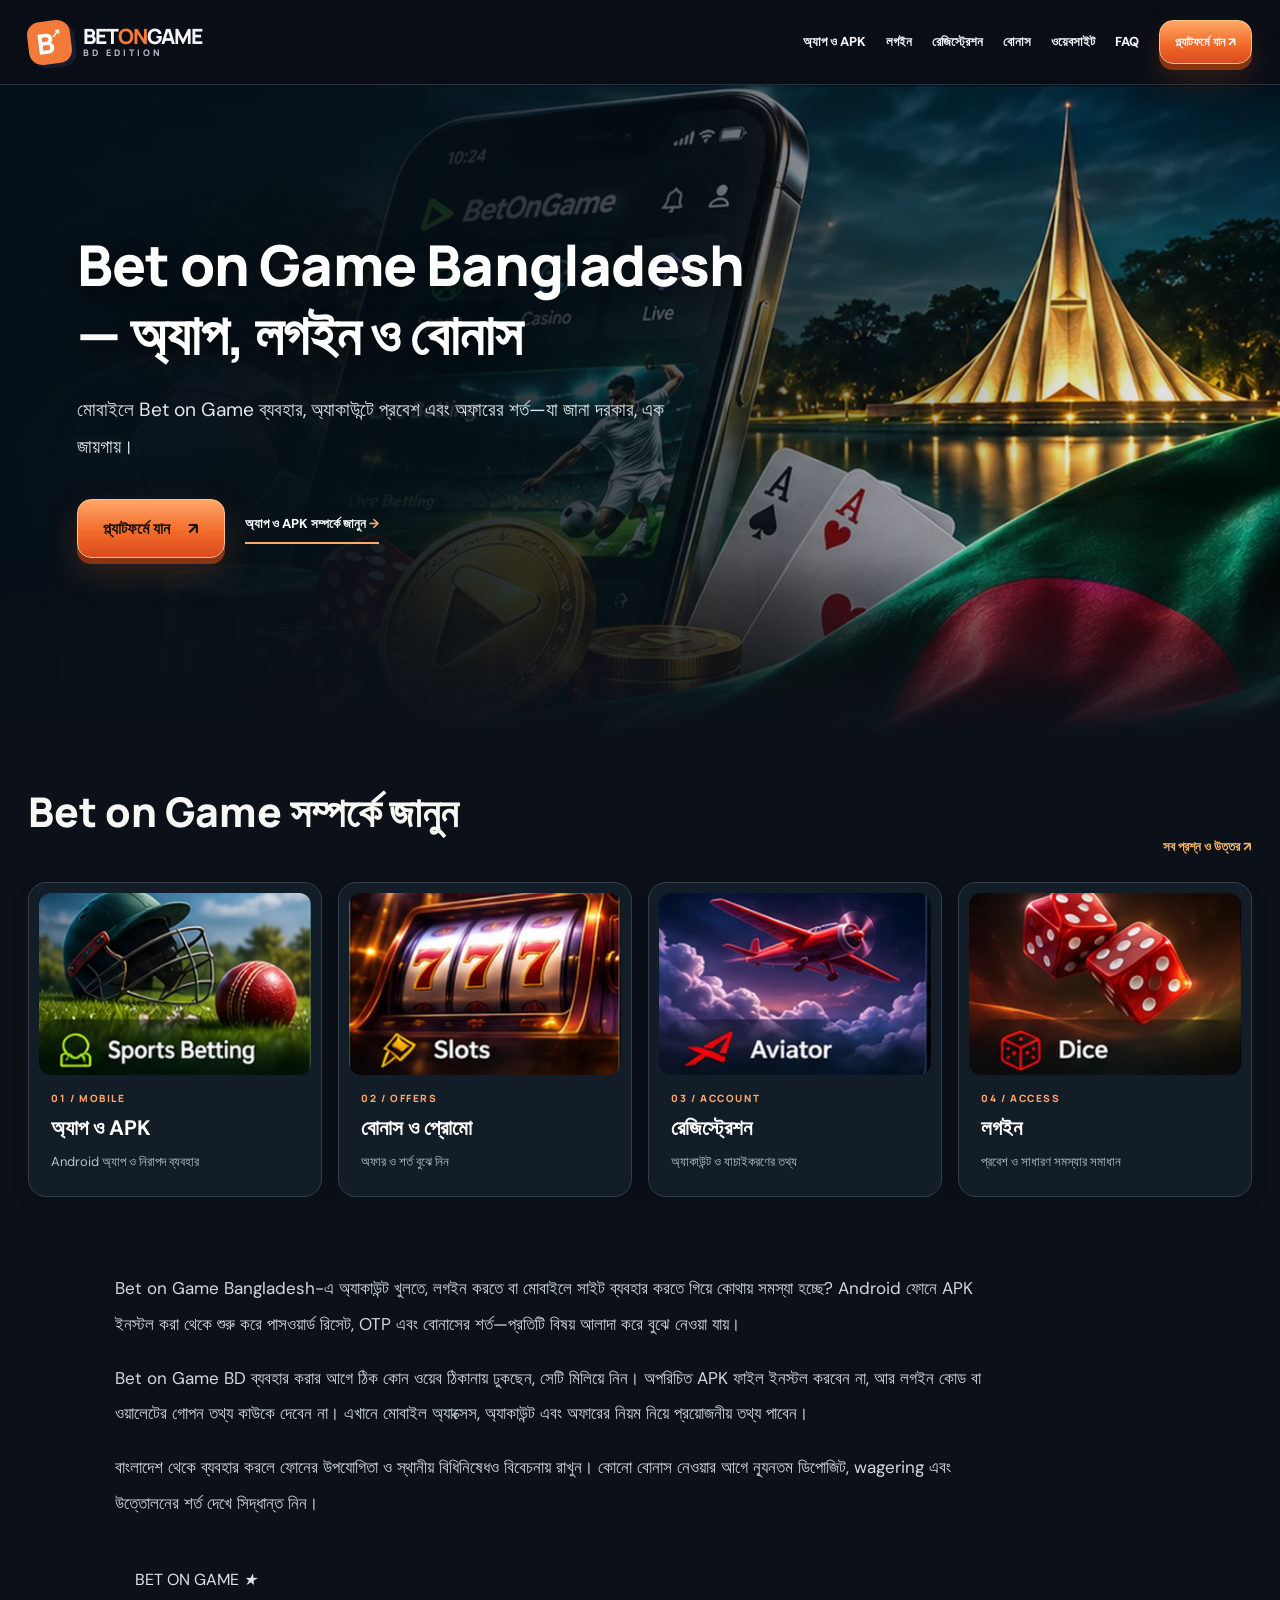
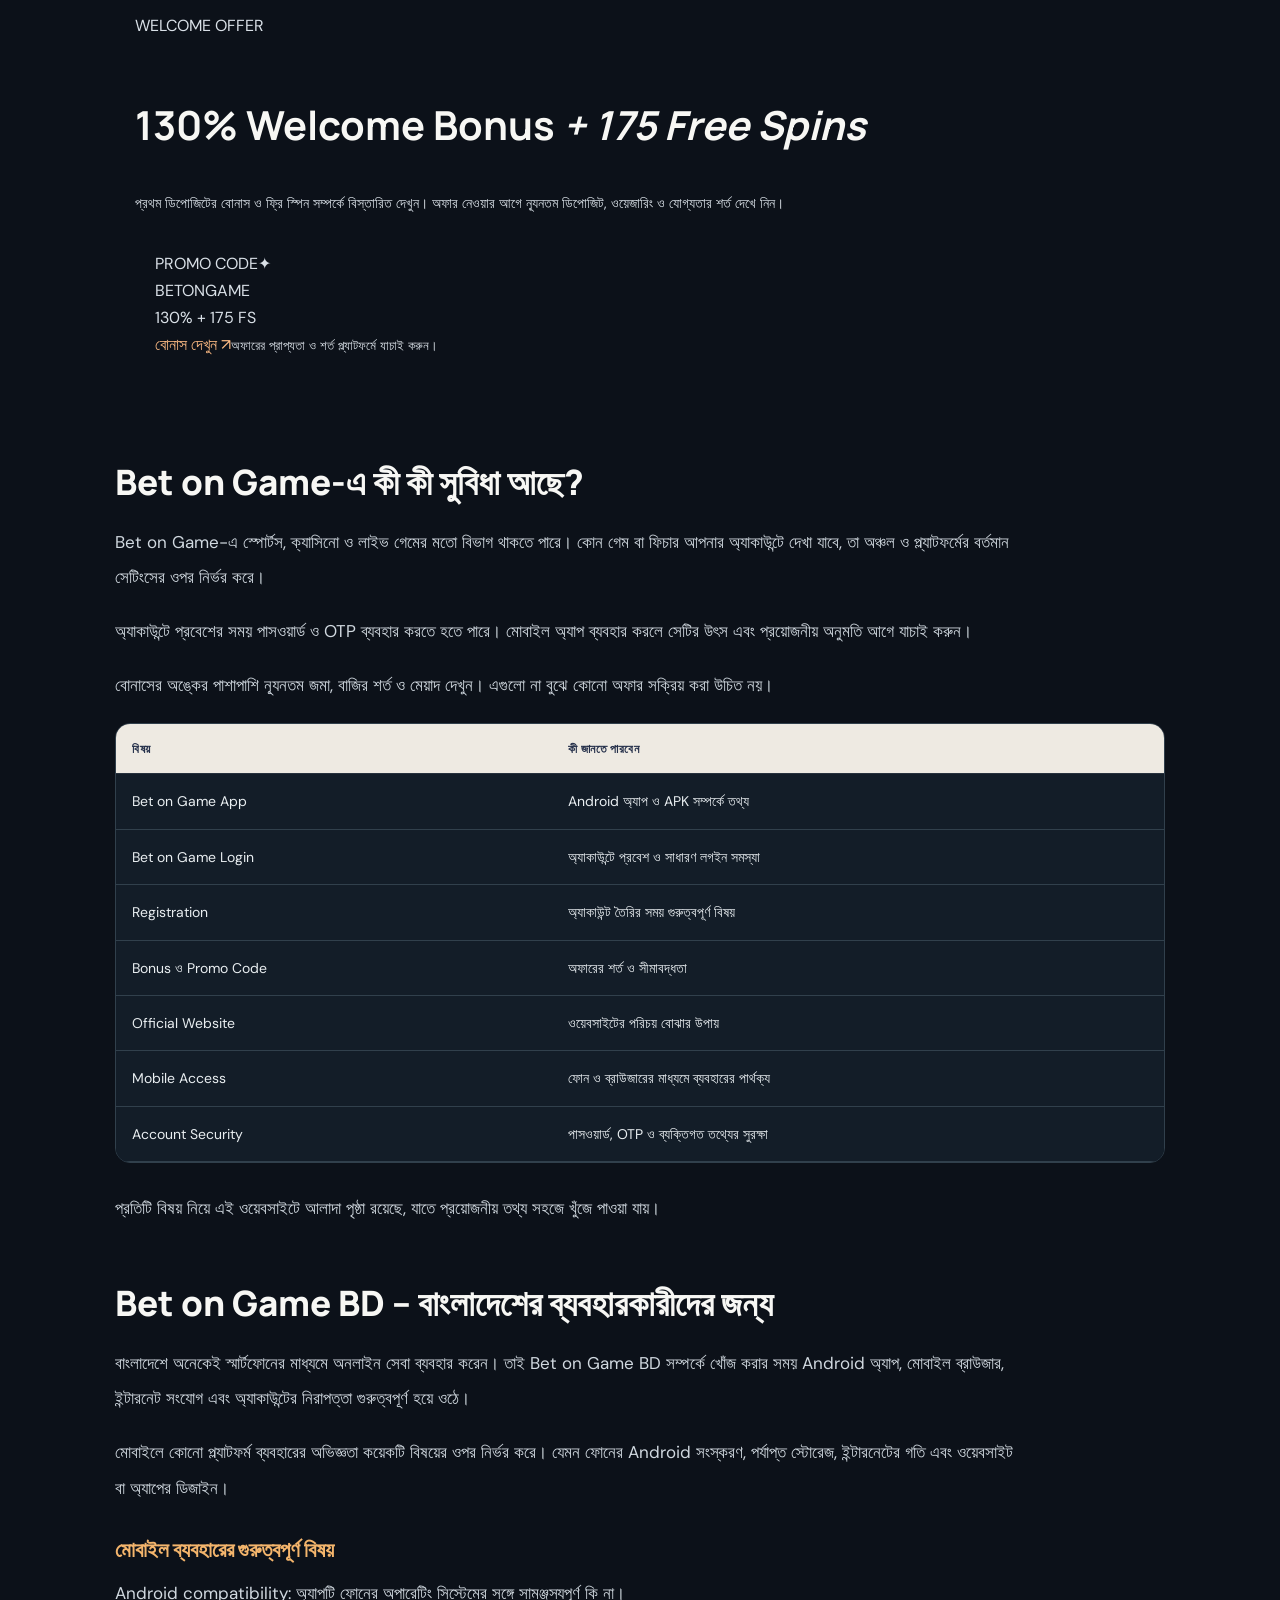
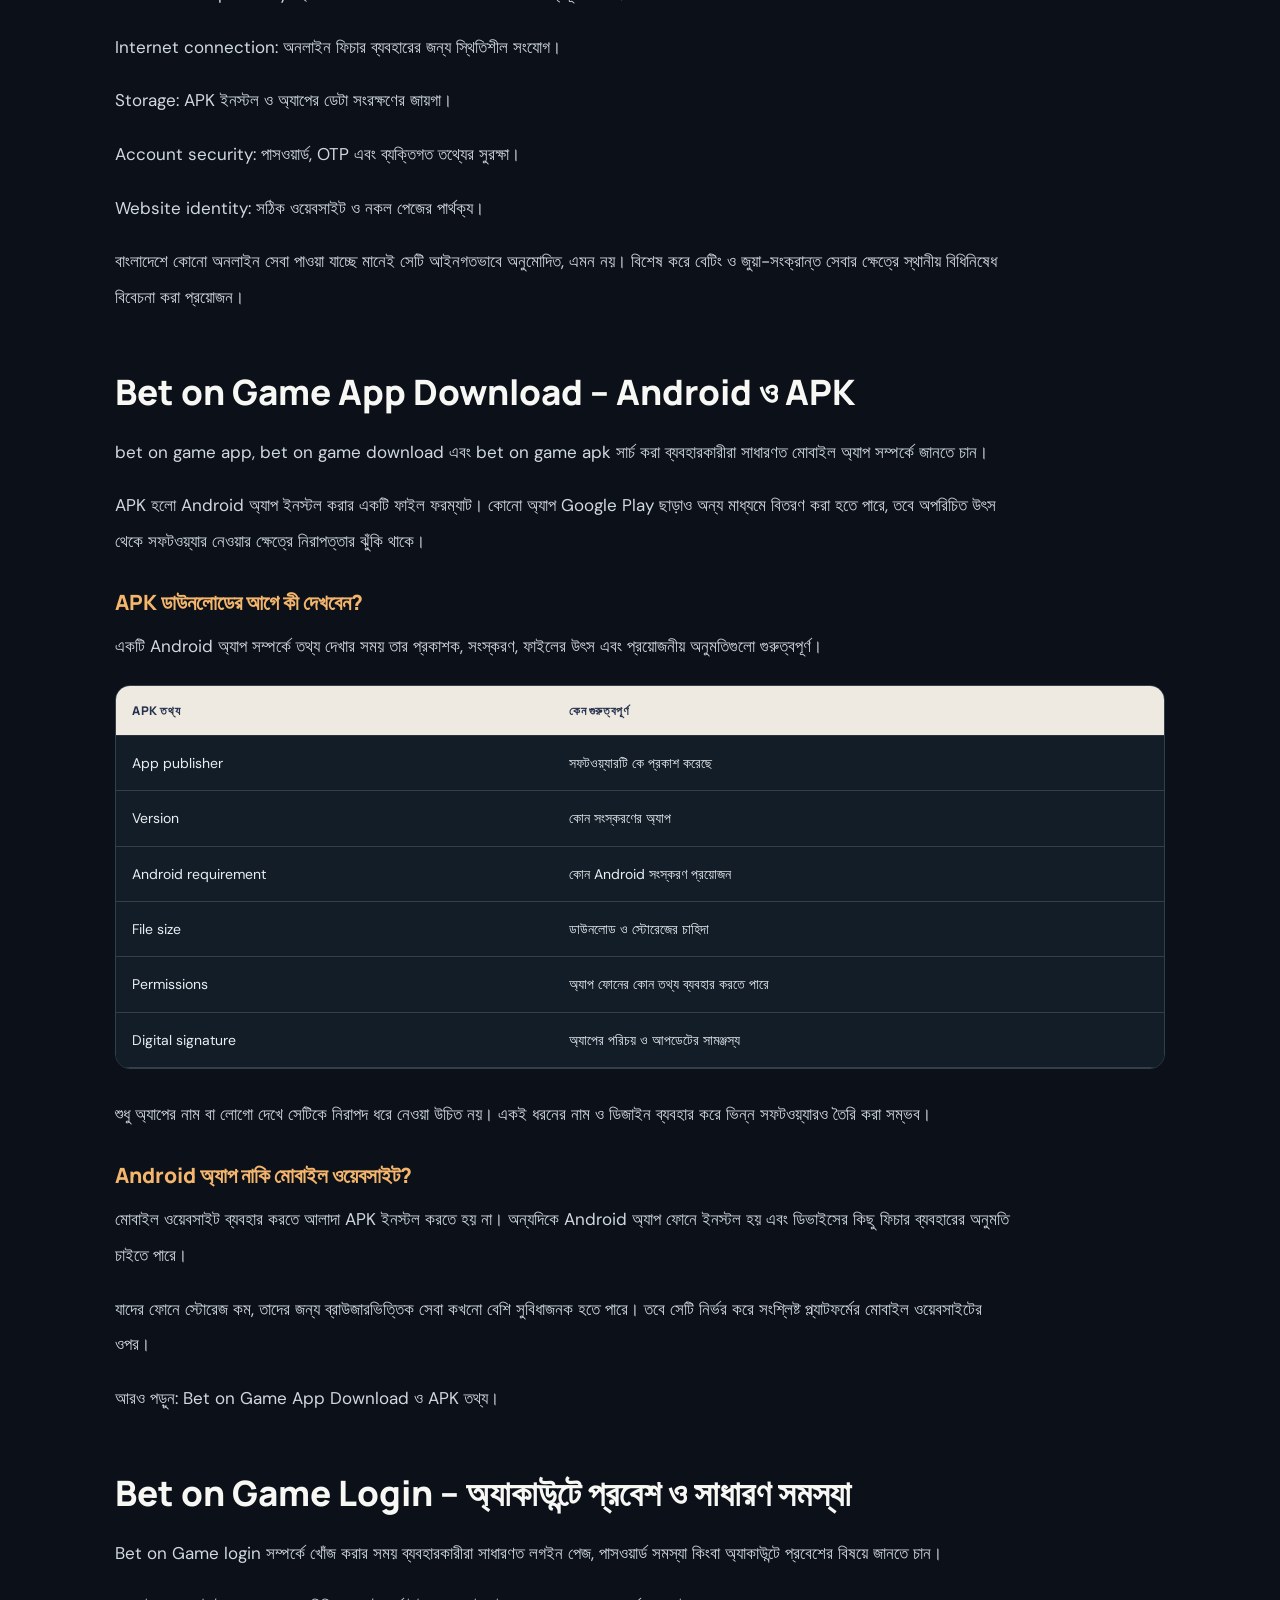
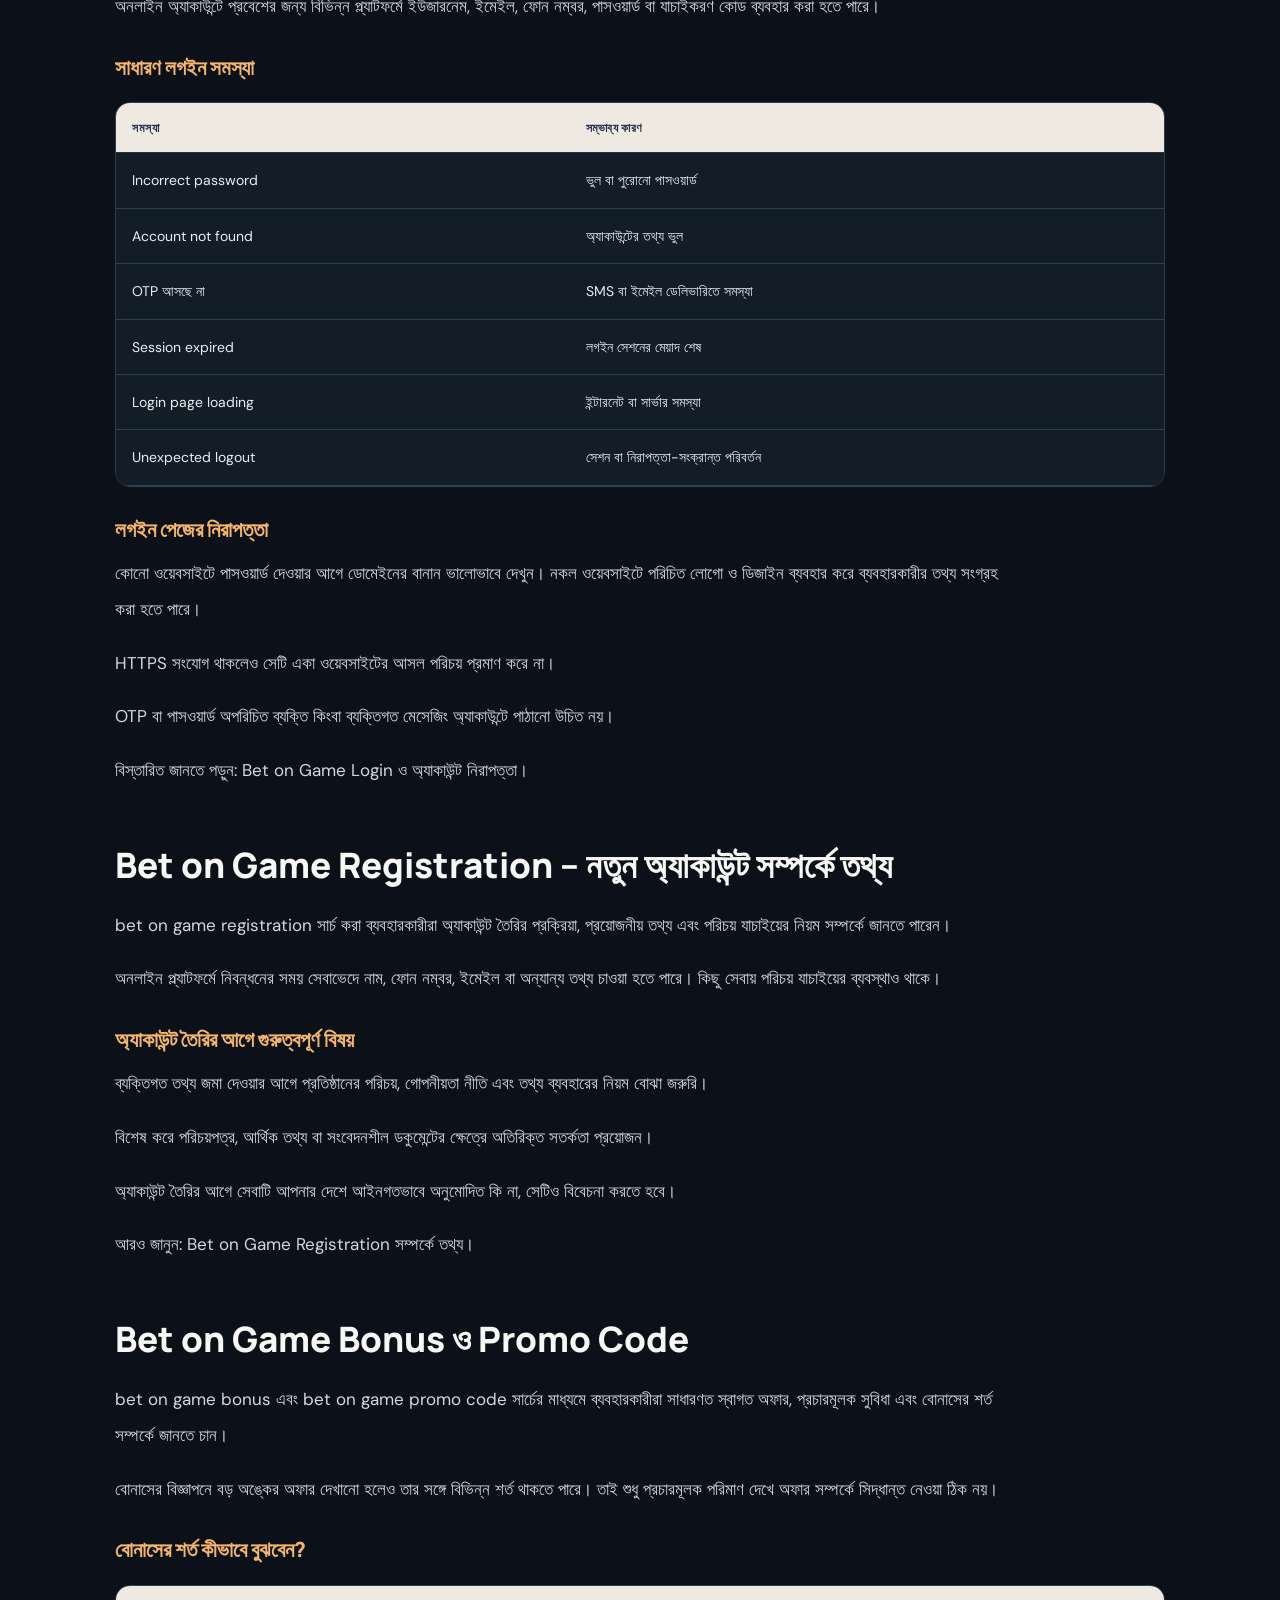
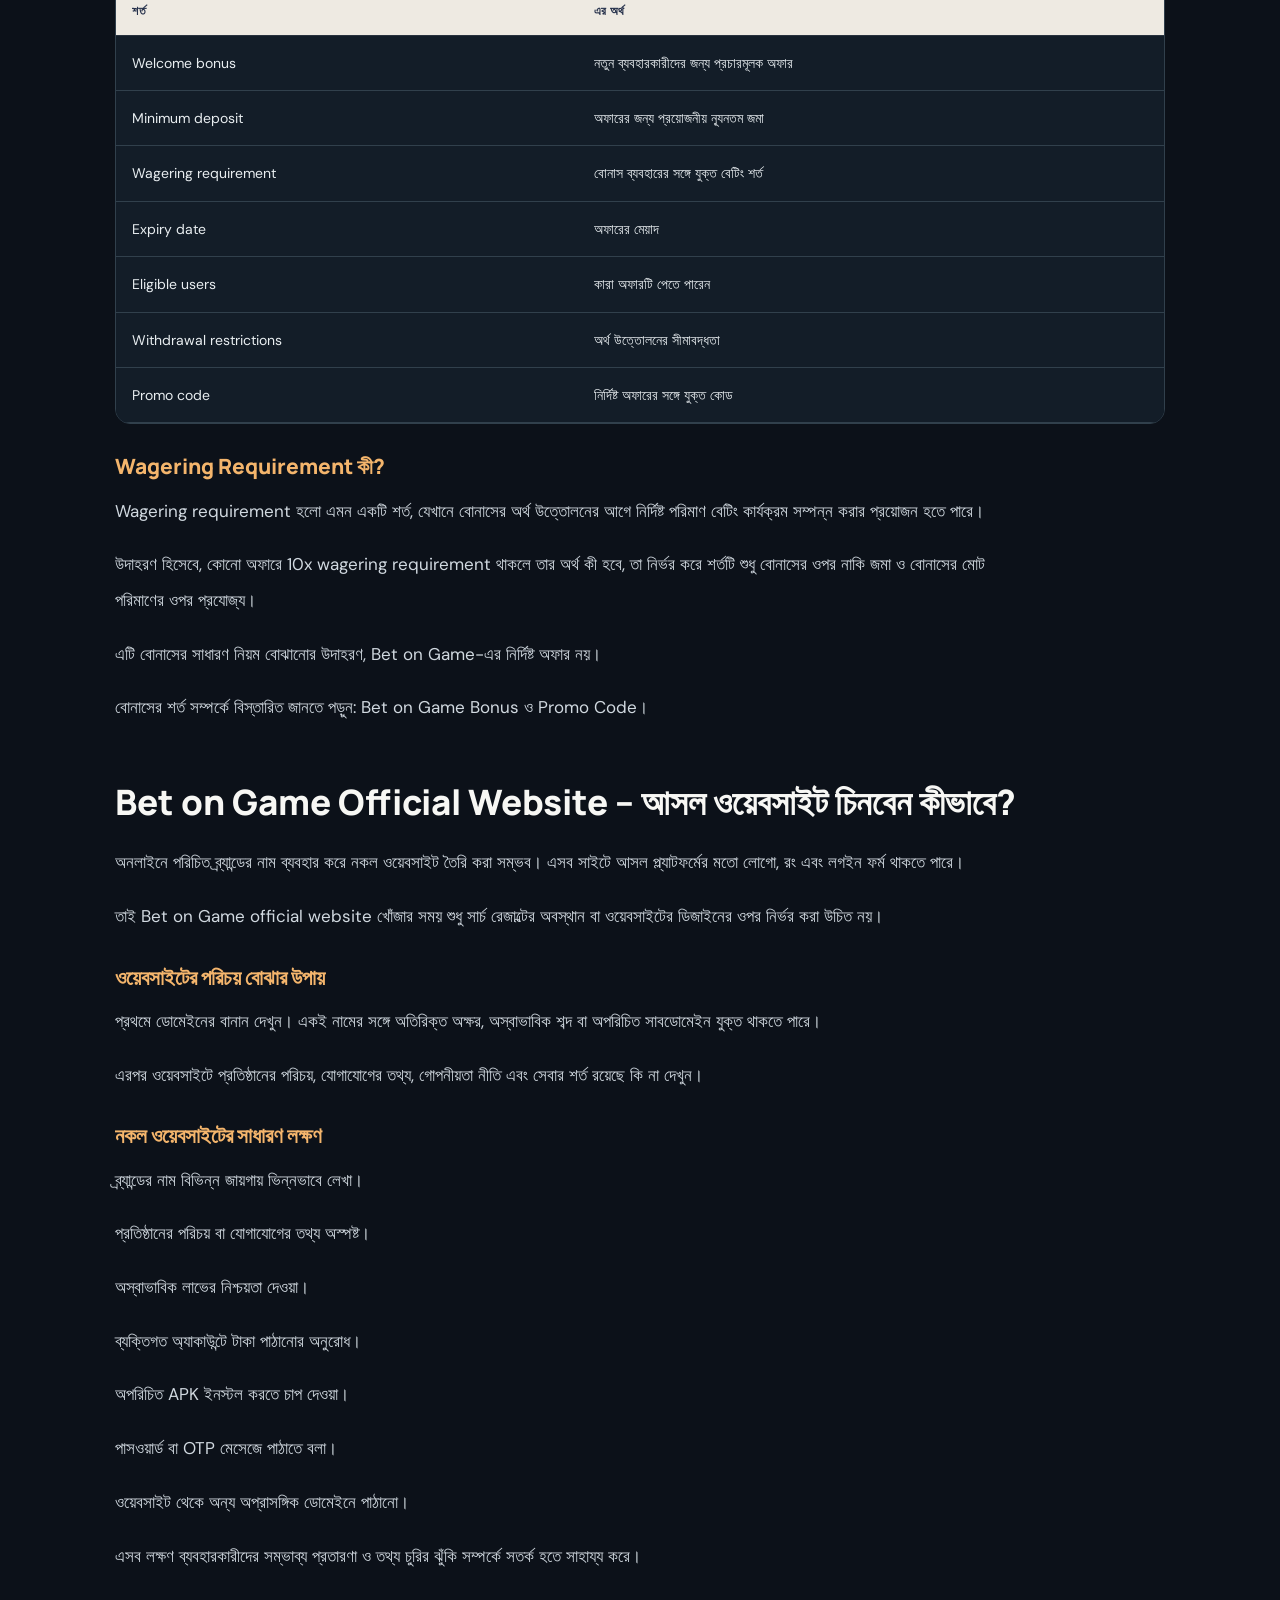
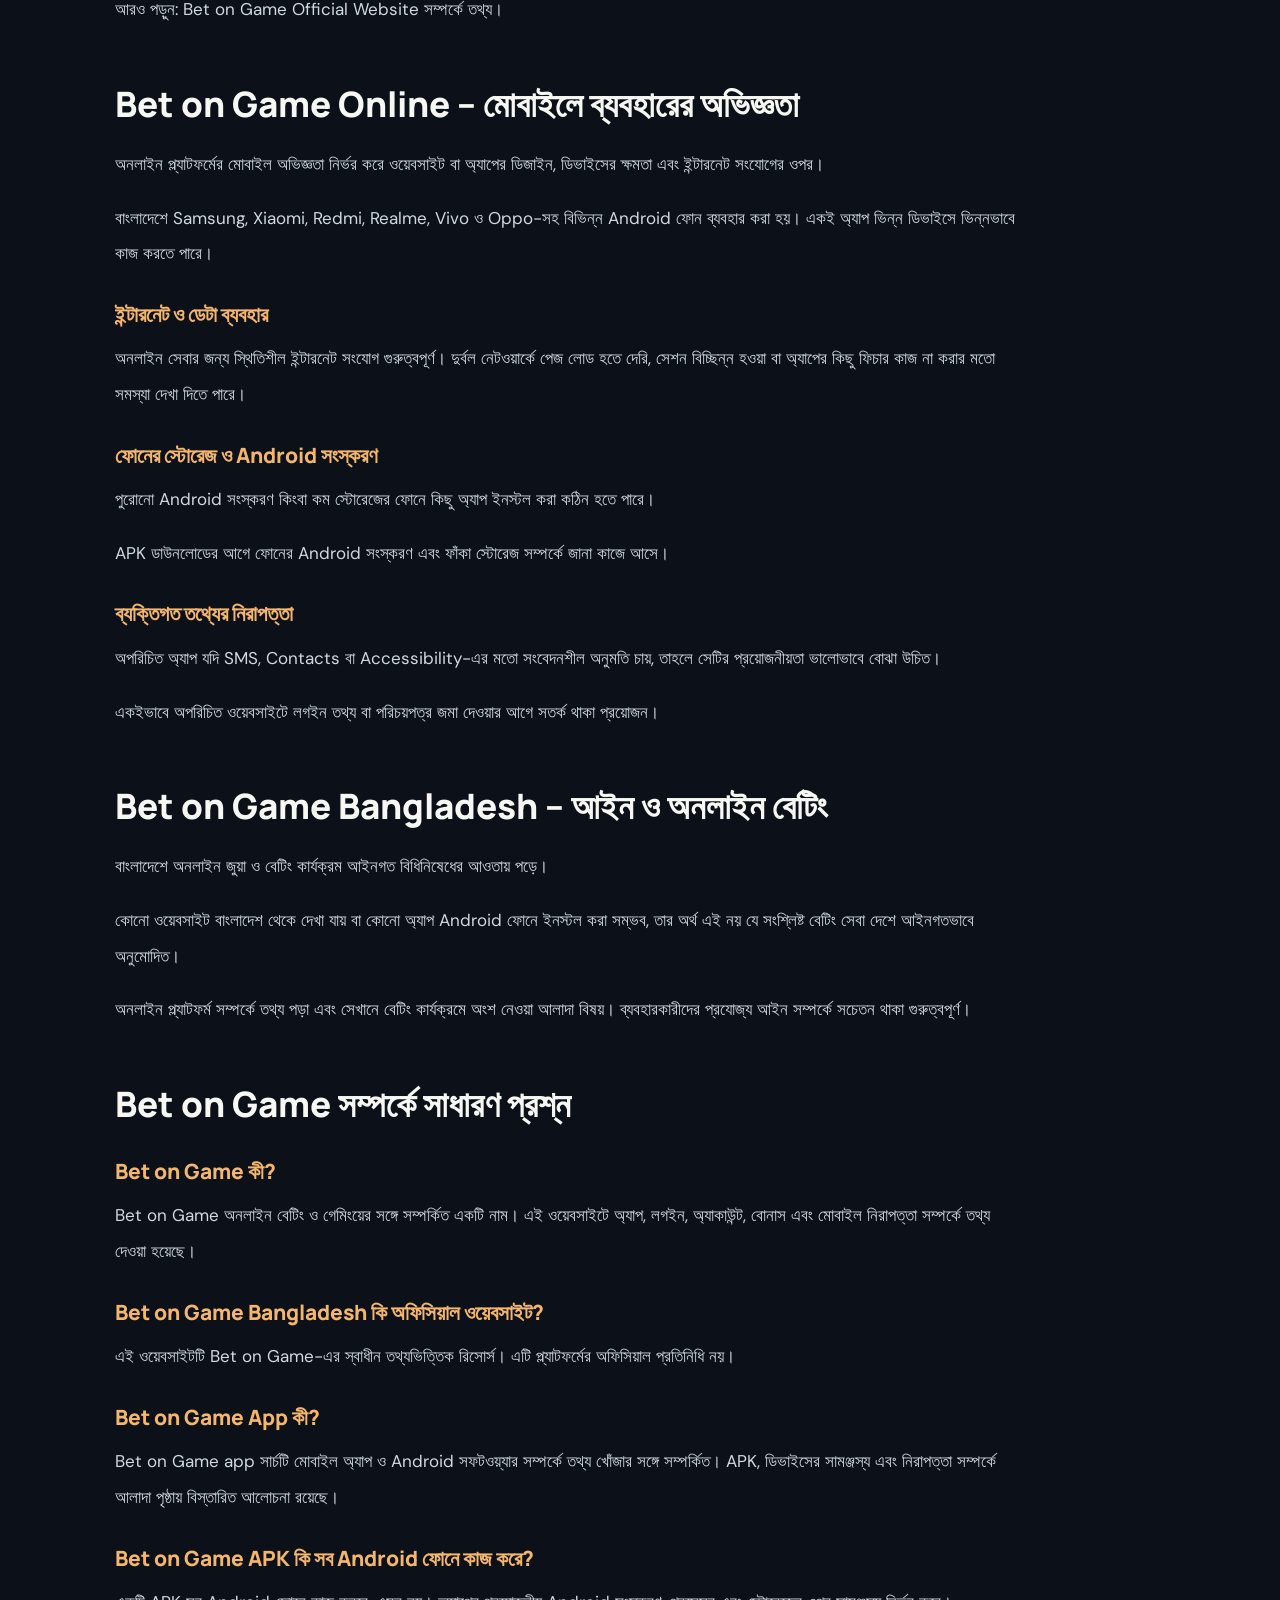
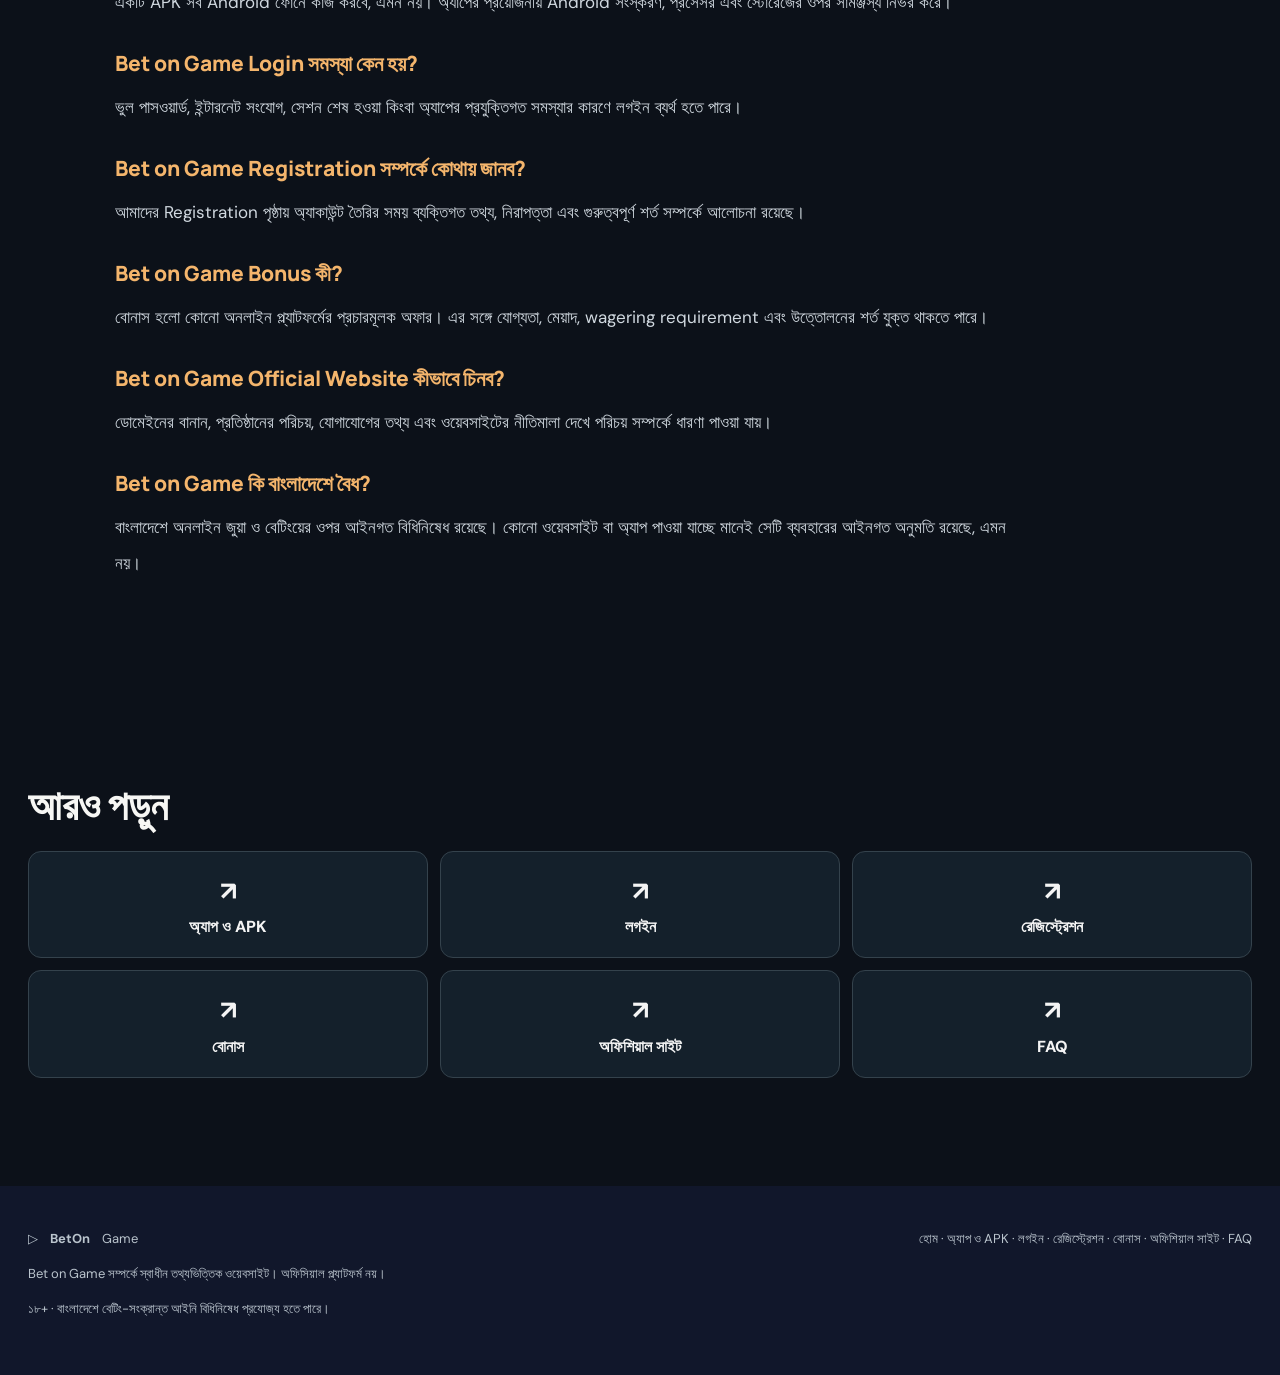
==== commit 76f1da6e: "Update Bet on Game BD design3" ====
--- a/index.html
+++ b/index.html
@@ -4,18 +4,109 @@
 <p>Bet on Game Bangladesh-এ অ্যাকাউন্ট খুলতে, লগইন করতে বা মোবাইলে সাইট ব্যবহার করতে গিয়ে কোথায় সমস্যা হচ্ছে? Android ফোনে APK ইনস্টল করা থেকে শুরু করে পাসওয়ার্ড রিসেট, OTP এবং বোনাসের শর্ত—প্রতিটি বিষয় আলাদা করে বুঝে নেওয়া যায়।</p>
 <p>Bet on Game BD ব্যবহার করার আগে ঠিক কোন ওয়েব ঠিকানায় ঢুকছেন, সেটি মিলিয়ে নিন। অপরিচিত APK ফাইল ইনস্টল করবেন না, আর লগইন কোড বা ওয়ালেটের গোপন তথ্য কাউকে দেবেন না। এখানে মোবাইল অ্যাক্সেস, অ্যাকাউন্ট এবং অফারের নিয়ম নিয়ে প্রয়োজনীয় তথ্য পাবেন।</p>
 <p>বাংলাদেশ থেকে ব্যবহার করলে ফোনের উপযোগিতা ও স্থানীয় বিধিনিষেধও বিবেচনায় রাখুন। কোনো বোনাস নেওয়ার আগে ন্যূনতম ডিপোজিট, wagering এবং উত্তোলনের শর্ত দেখে সিদ্ধান্ত নিন।</p>
-<section class="promo-feature" aria-label="Bet on Game welcome promotion">
-  <div class="promo-feature__copy">
-    <div class="promo-feature__brand">BET <span>ON</span> GAME <i>★</i></div>
-    <div class="promo-feature__eyebrow">WELCOME OFFER</div>
-    <h2>130% Welcome Bonus <em>+ 175 Free Spins</em></h2>
-    <p>প্রথম ডিপোজিটের বোনাস ও ফ্রি স্পিন সম্পর্কে বিস্তারিত দেখুন। অফার নেওয়ার আগে ন্যূনতম ডিপোজিট, ওয়েজারিং ও যোগ্যতার শর্ত দেখে নিন।</p>
-  </div>
-  <div class="promo-feature__ticket">
-    <div class="promo-feature__ticket-top"><span>PROMO CODE</span><span class="promo-feature__sparkle">✦</span></div>
-    <div class="promo-feature__code">BETONGAME</div>
-    <div class="promo-feature__offer">130% + 175 FS</div>
-    <a class="promo-feature__button" href="/go-bd-platform/" rel="nofollow sponsored">বোনাস দেখুন <span aria-hidden="true">↗</span></a>
-    <small>অফারের প্রাপ্যতা ও শর্ত প্ল্যাটফর্মে যাচাই করুন।</small>
-  </div>
-</section></footer><script defer="" src="/assets/site.js"></script></body></html>+<section aria-label="Bet on Game welcome promotion" class="promo-feature"><div class="promo-feature__copy"><div class="promo-feature__brand">BET <span>ON</span> GAME <i>★</i></div><div class="promo-feature__eyebrow">WELCOME OFFER</div><h2>130% Welcome Bonus <em>+ 175 Free Spins</em></h2><p>প্রথম ডিপোজিটের বোনাস ও ফ্রি স্পিন সম্পর্কে বিস্তারিত দেখুন। অফার নেওয়ার আগে ন্যূনতম ডিপোজিট, ওয়েজারিং ও যোগ্যতার শর্ত দেখে নিন।</p></div><div class="promo-feature__ticket"><div class="promo-feature__ticket-top"><span>PROMO CODE</span><span class="promo-feature__sparkle">✦</span></div><div class="promo-feature__code">BETONGAME</div><div class="promo-feature__offer">130% + 175 FS</div><a class="promo-feature__button" href="/go-bd-platform/" rel="nofollow sponsored">বোনাস দেখুন <span aria-hidden="true">↗</span></a><small>অফারের প্রাপ্যতা ও শর্ত প্ল্যাটফর্মে যাচাই করুন।</small></div></section>
+<h2>Bet on Game-এ কী কী সুবিধা আছে?</h2>
+<p>Bet on Game-এ স্পোর্টস, ক্যাসিনো ও লাইভ গেমের মতো বিভাগ থাকতে পারে। কোন গেম বা ফিচার আপনার অ্যাকাউন্টে দেখা যাবে, তা অঞ্চল ও প্ল্যাটফর্মের বর্তমান সেটিংসের ওপর নির্ভর করে।</p>
+<p>অ্যাকাউন্টে প্রবেশের সময় পাসওয়ার্ড ও OTP ব্যবহার করতে হতে পারে। মোবাইল অ্যাপ ব্যবহার করলে সেটির উৎস এবং প্রয়োজনীয় অনুমতি আগে যাচাই করুন।</p>
+<p>বোনাসের অঙ্কের পাশাপাশি ন্যূনতম জমা, বাজির শর্ত ও মেয়াদ দেখুন। এগুলো না বুঝে কোনো অফার সক্রিয় করা উচিত নয়।</p>
+<div class="table-wrap"><table><tr><th>বিষয়</th><th>কী জানতে পারবেন</th></tr><tr><td>Bet on Game App</td><td>Android অ্যাপ ও APK সম্পর্কে তথ্য</td></tr><tr><td>Bet on Game Login</td><td>অ্যাকাউন্টে প্রবেশ ও সাধারণ লগইন সমস্যা</td></tr><tr><td>Registration</td><td>অ্যাকাউন্ট তৈরির সময় গুরুত্বপূর্ণ বিষয়</td></tr><tr><td>Bonus ও Promo Code</td><td>অফারের শর্ত ও সীমাবদ্ধতা</td></tr><tr><td>Official Website</td><td>ওয়েবসাইটের পরিচয় বোঝার উপায়</td></tr><tr><td>Mobile Access</td><td>ফোন ও ব্রাউজারের মাধ্যমে ব্যবহারের পার্থক্য</td></tr><tr><td>Account Security</td><td>পাসওয়ার্ড, OTP ও ব্যক্তিগত তথ্যের সুরক্ষা</td></tr></table></div>
+<p>প্রতিটি বিষয় নিয়ে এই ওয়েবসাইটে আলাদা পৃষ্ঠা রয়েছে, যাতে প্রয়োজনীয় তথ্য সহজে খুঁজে পাওয়া যায়।</p>
+<h2>Bet on Game BD – বাংলাদেশের ব্যবহারকারীদের জন্য</h2>
+<p>বাংলাদেশে অনেকেই স্মার্টফোনের মাধ্যমে অনলাইন সেবা ব্যবহার করেন। তাই Bet on Game BD সম্পর্কে খোঁজ করার সময় Android অ্যাপ, মোবাইল ব্রাউজার, ইন্টারনেট সংযোগ এবং অ্যাকাউন্টের নিরাপত্তা গুরুত্বপূর্ণ হয়ে ওঠে।</p>
+<p>মোবাইলে কোনো প্ল্যাটফর্ম ব্যবহারের অভিজ্ঞতা কয়েকটি বিষয়ের ওপর নির্ভর করে। যেমন ফোনের Android সংস্করণ, পর্যাপ্ত স্টোরেজ, ইন্টারনেটের গতি এবং ওয়েবসাইট বা অ্যাপের ডিজাইন।</p>
+<h3>মোবাইল ব্যবহারের গুরুত্বপূর্ণ বিষয়</h3>
+<p>Android compatibility: অ্যাপটি ফোনের অপারেটিং সিস্টেমের সঙ্গে সামঞ্জস্যপূর্ণ কি না।</p>
+<p>Internet connection: অনলাইন ফিচার ব্যবহারের জন্য স্থিতিশীল সংযোগ।</p>
+<p>Storage: APK ইনস্টল ও অ্যাপের ডেটা সংরক্ষণের জায়গা।</p>
+<p>Account security: পাসওয়ার্ড, OTP এবং ব্যক্তিগত তথ্যের সুরক্ষা।</p>
+<p>Website identity: সঠিক ওয়েবসাইট ও নকল পেজের পার্থক্য।</p>
+<p>বাংলাদেশে কোনো অনলাইন সেবা পাওয়া যাচ্ছে মানেই সেটি আইনগতভাবে অনুমোদিত, এমন নয়। বিশেষ করে বেটিং ও জুয়া-সংক্রান্ত সেবার ক্ষেত্রে স্থানীয় বিধিনিষেধ বিবেচনা করা প্রয়োজন।</p>
+<h2>Bet on Game App Download – Android ও APK</h2>
+<p>bet on game app, bet on game download এবং bet on game apk সার্চ করা ব্যবহারকারীরা সাধারণত মোবাইল অ্যাপ সম্পর্কে জানতে চান।</p>
+<p>APK হলো Android অ্যাপ ইনস্টল করার একটি ফাইল ফরম্যাট। কোনো অ্যাপ Google Play ছাড়াও অন্য মাধ্যমে বিতরণ করা হতে পারে, তবে অপরিচিত উৎস থেকে সফটওয়্যার নেওয়ার ক্ষেত্রে নিরাপত্তার ঝুঁকি থাকে।</p>
+<h3>APK ডাউনলোডের আগে কী দেখবেন?</h3>
+<p>একটি Android অ্যাপ সম্পর্কে তথ্য দেখার সময় তার প্রকাশক, সংস্করণ, ফাইলের উৎস এবং প্রয়োজনীয় অনুমতিগুলো গুরুত্বপূর্ণ।</p>
+<div class="table-wrap"><table><tr><th>APK তথ্য</th><th>কেন গুরুত্বপূর্ণ</th></tr><tr><td>App publisher</td><td>সফটওয়্যারটি কে প্রকাশ করেছে</td></tr><tr><td>Version</td><td>কোন সংস্করণের অ্যাপ</td></tr><tr><td>Android requirement</td><td>কোন Android সংস্করণ প্রয়োজন</td></tr><tr><td>File size</td><td>ডাউনলোড ও স্টোরেজের চাহিদা</td></tr><tr><td>Permissions</td><td>অ্যাপ ফোনের কোন তথ্য ব্যবহার করতে পারে</td></tr><tr><td>Digital signature</td><td>অ্যাপের পরিচয় ও আপডেটের সামঞ্জস্য</td></tr></table></div>
+<p>শুধু অ্যাপের নাম বা লোগো দেখে সেটিকে নিরাপদ ধরে নেওয়া উচিত নয়। একই ধরনের নাম ও ডিজাইন ব্যবহার করে ভিন্ন সফটওয়্যারও তৈরি করা সম্ভব।</p>
+<h3>Android অ্যাপ নাকি মোবাইল ওয়েবসাইট?</h3>
+<p>মোবাইল ওয়েবসাইট ব্যবহার করতে আলাদা APK ইনস্টল করতে হয় না। অন্যদিকে Android অ্যাপ ফোনে ইনস্টল হয় এবং ডিভাইসের কিছু ফিচার ব্যবহারের অনুমতি চাইতে পারে।</p>
+<p>যাদের ফোনে স্টোরেজ কম, তাদের জন্য ব্রাউজারভিত্তিক সেবা কখনো বেশি সুবিধাজনক হতে পারে। তবে সেটি নির্ভর করে সংশ্লিষ্ট প্ল্যাটফর্মের মোবাইল ওয়েবসাইটের ওপর।</p>
+<p>আরও পড়ুন: Bet on Game App Download ও APK তথ্য।</p>
+<h2>Bet on Game Login – অ্যাকাউন্টে প্রবেশ ও সাধারণ সমস্যা</h2>
+<p>Bet on Game login সম্পর্কে খোঁজ করার সময় ব্যবহারকারীরা সাধারণত লগইন পেজ, পাসওয়ার্ড সমস্যা কিংবা অ্যাকাউন্টে প্রবেশের বিষয়ে জানতে চান।</p>
+<p>অনলাইন অ্যাকাউন্টে প্রবেশের জন্য বিভিন্ন প্ল্যাটফর্মে ইউজারনেম, ইমেইল, ফোন নম্বর, পাসওয়ার্ড বা যাচাইকরণ কোড ব্যবহার করা হতে পারে।</p>
+<h3>সাধারণ লগইন সমস্যা</h3>
+<div class="table-wrap"><table><tr><th>সমস্যা</th><th>সম্ভাব্য কারণ</th></tr><tr><td>Incorrect password</td><td>ভুল বা পুরোনো পাসওয়ার্ড</td></tr><tr><td>Account not found</td><td>অ্যাকাউন্টের তথ্য ভুল</td></tr><tr><td>OTP আসছে না</td><td>SMS বা ইমেইল ডেলিভারিতে সমস্যা</td></tr><tr><td>Session expired</td><td>লগইন সেশনের মেয়াদ শেষ</td></tr><tr><td>Login page loading</td><td>ইন্টারনেট বা সার্ভার সমস্যা</td></tr><tr><td>Unexpected logout</td><td>সেশন বা নিরাপত্তা-সংক্রান্ত পরিবর্তন</td></tr></table></div>
+<h3>লগইন পেজের নিরাপত্তা</h3>
+<p>কোনো ওয়েবসাইটে পাসওয়ার্ড দেওয়ার আগে ডোমেইনের বানান ভালোভাবে দেখুন। নকল ওয়েবসাইটে পরিচিত লোগো ও ডিজাইন ব্যবহার করে ব্যবহারকারীর তথ্য সংগ্রহ করা হতে পারে।</p>
+<p>HTTPS সংযোগ থাকলেও সেটি একা ওয়েবসাইটের আসল পরিচয় প্রমাণ করে না।</p>
+<p>OTP বা পাসওয়ার্ড অপরিচিত ব্যক্তি কিংবা ব্যক্তিগত মেসেজিং অ্যাকাউন্টে পাঠানো উচিত নয়।</p>
+<p>বিস্তারিত জানতে পড়ুন: Bet on Game Login ও অ্যাকাউন্ট নিরাপত্তা।</p>
+<h2>Bet on Game Registration – নতুন অ্যাকাউন্ট সম্পর্কে তথ্য</h2>
+<p>bet on game registration সার্চ করা ব্যবহারকারীরা অ্যাকাউন্ট তৈরির প্রক্রিয়া, প্রয়োজনীয় তথ্য এবং পরিচয় যাচাইয়ের নিয়ম সম্পর্কে জানতে পারেন।</p>
+<p>অনলাইন প্ল্যাটফর্মে নিবন্ধনের সময় সেবাভেদে নাম, ফোন নম্বর, ইমেইল বা অন্যান্য তথ্য চাওয়া হতে পারে। কিছু সেবায় পরিচয় যাচাইয়ের ব্যবস্থাও থাকে।</p>
+<h3>অ্যাকাউন্ট তৈরির আগে গুরুত্বপূর্ণ বিষয়</h3>
+<p>ব্যক্তিগত তথ্য জমা দেওয়ার আগে প্রতিষ্ঠানের পরিচয়, গোপনীয়তা নীতি এবং তথ্য ব্যবহারের নিয়ম বোঝা জরুরি।</p>
+<p>বিশেষ করে পরিচয়পত্র, আর্থিক তথ্য বা সংবেদনশীল ডকুমেন্টের ক্ষেত্রে অতিরিক্ত সতর্কতা প্রয়োজন।</p>
+<p>অ্যাকাউন্ট তৈরির আগে সেবাটি আপনার দেশে আইনগতভাবে অনুমোদিত কি না, সেটিও বিবেচনা করতে হবে।</p>
+<p>আরও জানুন: Bet on Game Registration সম্পর্কে তথ্য।</p>
+<h2>Bet on Game Bonus ও Promo Code</h2>
+<p>bet on game bonus এবং bet on game promo code সার্চের মাধ্যমে ব্যবহারকারীরা সাধারণত স্বাগত অফার, প্রচারমূলক সুবিধা এবং বোনাসের শর্ত সম্পর্কে জানতে চান।</p>
+<p>বোনাসের বিজ্ঞাপনে বড় অঙ্কের অফার দেখানো হলেও তার সঙ্গে বিভিন্ন শর্ত থাকতে পারে। তাই শুধু প্রচারমূলক পরিমাণ দেখে অফার সম্পর্কে সিদ্ধান্ত নেওয়া ঠিক নয়।</p>
+<h3>বোনাসের শর্ত কীভাবে বুঝবেন?</h3>
+<div class="table-wrap"><table><tr><th>শর্ত</th><th>এর অর্থ</th></tr><tr><td>Welcome bonus</td><td>নতুন ব্যবহারকারীদের জন্য প্রচারমূলক অফার</td></tr><tr><td>Minimum deposit</td><td>অফারের জন্য প্রয়োজনীয় ন্যূনতম জমা</td></tr><tr><td>Wagering requirement</td><td>বোনাস ব্যবহারের সঙ্গে যুক্ত বেটিং শর্ত</td></tr><tr><td>Expiry date</td><td>অফারের মেয়াদ</td></tr><tr><td>Eligible users</td><td>কারা অফারটি পেতে পারেন</td></tr><tr><td>Withdrawal restrictions</td><td>অর্থ উত্তোলনের সীমাবদ্ধতা</td></tr><tr><td>Promo code</td><td>নির্দিষ্ট অফারের সঙ্গে যুক্ত কোড</td></tr></table></div>
+<h3>Wagering Requirement কী?</h3>
+<p>Wagering requirement হলো এমন একটি শর্ত, যেখানে বোনাসের অর্থ উত্তোলনের আগে নির্দিষ্ট পরিমাণ বেটিং কার্যক্রম সম্পন্ন করার প্রয়োজন হতে পারে।</p>
+<p>উদাহরণ হিসেবে, কোনো অফারে 10x wagering requirement থাকলে তার অর্থ কী হবে, তা নির্ভর করে শর্তটি শুধু বোনাসের ওপর নাকি জমা ও বোনাসের মোট পরিমাণের ওপর প্রযোজ্য।</p>
+<p>এটি বোনাসের সাধারণ নিয়ম বোঝানোর উদাহরণ, Bet on Game-এর নির্দিষ্ট অফার নয়।</p>
+<p>বোনাসের শর্ত সম্পর্কে বিস্তারিত জানতে পড়ুন: Bet on Game Bonus ও Promo Code।</p>
+<h2>Bet on Game Official Website – আসল ওয়েবসাইট চিনবেন কীভাবে?</h2>
+<p>অনলাইনে পরিচিত ব্র্যান্ডের নাম ব্যবহার করে নকল ওয়েবসাইট তৈরি করা সম্ভব। এসব সাইটে আসল প্ল্যাটফর্মের মতো লোগো, রং এবং লগইন ফর্ম থাকতে পারে।</p>
+<p>তাই Bet on Game official website খোঁজার সময় শুধু সার্চ রেজাল্টের অবস্থান বা ওয়েবসাইটের ডিজাইনের ওপর নির্ভর করা উচিত নয়।</p>
+<h3>ওয়েবসাইটের পরিচয় বোঝার উপায়</h3>
+<p>প্রথমে ডোমেইনের বানান দেখুন। একই নামের সঙ্গে অতিরিক্ত অক্ষর, অস্বাভাবিক শব্দ বা অপরিচিত সাবডোমেইন যুক্ত থাকতে পারে।</p>
+<p>এরপর ওয়েবসাইটে প্রতিষ্ঠানের পরিচয়, যোগাযোগের তথ্য, গোপনীয়তা নীতি এবং সেবার শর্ত রয়েছে কি না দেখুন।</p>
+<h3>নকল ওয়েবসাইটের সাধারণ লক্ষণ</h3>
+<p>ব্র্যান্ডের নাম বিভিন্ন জায়গায় ভিন্নভাবে লেখা।</p>
+<p>প্রতিষ্ঠানের পরিচয় বা যোগাযোগের তথ্য অস্পষ্ট।</p>
+<p>অস্বাভাবিক লাভের নিশ্চয়তা দেওয়া।</p>
+<p>ব্যক্তিগত অ্যাকাউন্টে টাকা পাঠানোর অনুরোধ।</p>
+<p>অপরিচিত APK ইনস্টল করতে চাপ দেওয়া।</p>
+<p>পাসওয়ার্ড বা OTP মেসেজে পাঠাতে বলা।</p>
+<p>ওয়েবসাইট থেকে অন্য অপ্রাসঙ্গিক ডোমেইনে পাঠানো।</p>
+<p>এসব লক্ষণ ব্যবহারকারীদের সম্ভাব্য প্রতারণা ও তথ্য চুরির ঝুঁকি সম্পর্কে সতর্ক হতে সাহায্য করে।</p>
+<p>আরও পড়ুন: Bet on Game Official Website সম্পর্কে তথ্য।</p>
+<h2>Bet on Game Online – মোবাইলে ব্যবহারের অভিজ্ঞতা</h2>
+<p>অনলাইন প্ল্যাটফর্মের মোবাইল অভিজ্ঞতা নির্ভর করে ওয়েবসাইট বা অ্যাপের ডিজাইন, ডিভাইসের ক্ষমতা এবং ইন্টারনেট সংযোগের ওপর।</p>
+<p>বাংলাদেশে Samsung, Xiaomi, Redmi, Realme, Vivo ও Oppo-সহ বিভিন্ন Android ফোন ব্যবহার করা হয়। একই অ্যাপ ভিন্ন ডিভাইসে ভিন্নভাবে কাজ করতে পারে।</p>
+<h3>ইন্টারনেট ও ডেটা ব্যবহার</h3>
+<p>অনলাইন সেবার জন্য স্থিতিশীল ইন্টারনেট সংযোগ গুরুত্বপূর্ণ। দুর্বল নেটওয়ার্কে পেজ লোড হতে দেরি, সেশন বিচ্ছিন্ন হওয়া বা অ্যাপের কিছু ফিচার কাজ না করার মতো সমস্যা দেখা দিতে পারে।</p>
+<h3>ফোনের স্টোরেজ ও Android সংস্করণ</h3>
+<p>পুরোনো Android সংস্করণ কিংবা কম স্টোরেজের ফোনে কিছু অ্যাপ ইনস্টল করা কঠিন হতে পারে।</p>
+<p>APK ডাউনলোডের আগে ফোনের Android সংস্করণ এবং ফাঁকা স্টোরেজ সম্পর্কে জানা কাজে আসে।</p>
+<h3>ব্যক্তিগত তথ্যের নিরাপত্তা</h3>
+<p>অপরিচিত অ্যাপ যদি SMS, Contacts বা Accessibility-এর মতো সংবেদনশীল অনুমতি চায়, তাহলে সেটির প্রয়োজনীয়তা ভালোভাবে বোঝা উচিত।</p>
+<p>একইভাবে অপরিচিত ওয়েবসাইটে লগইন তথ্য বা পরিচয়পত্র জমা দেওয়ার আগে সতর্ক থাকা প্রয়োজন।</p>
+<h2>Bet on Game Bangladesh – আইন ও অনলাইন বেটিং</h2>
+<p>বাংলাদেশে অনলাইন জুয়া ও বেটিং কার্যক্রম আইনগত বিধিনিষেধের আওতায় পড়ে।</p>
+<p>কোনো ওয়েবসাইট বাংলাদেশ থেকে দেখা যায় বা কোনো অ্যাপ Android ফোনে ইনস্টল করা সম্ভব, তার অর্থ এই নয় যে সংশ্লিষ্ট বেটিং সেবা দেশে আইনগতভাবে অনুমোদিত।</p>
+<p>অনলাইন প্ল্যাটফর্ম সম্পর্কে তথ্য পড়া এবং সেখানে বেটিং কার্যক্রমে অংশ নেওয়া আলাদা বিষয়। ব্যবহারকারীদের প্রযোজ্য আইন সম্পর্কে সচেতন থাকা গুরুত্বপূর্ণ।</p>
+<h2>Bet on Game সম্পর্কে সাধারণ প্রশ্ন</h2>
+<h3>Bet on Game কী?</h3>
+<p>Bet on Game অনলাইন বেটিং ও গেমিংয়ের সঙ্গে সম্পর্কিত একটি নাম। এই ওয়েবসাইটে অ্যাপ, লগইন, অ্যাকাউন্ট, বোনাস এবং মোবাইল নিরাপত্তা সম্পর্কে তথ্য দেওয়া হয়েছে।</p>
+<h3>Bet on Game Bangladesh কি অফিসিয়াল ওয়েবসাইট?</h3>
+<p>এই ওয়েবসাইটটি Bet on Game-এর স্বাধীন তথ্যভিত্তিক রিসোর্স। এটি প্ল্যাটফর্মের অফিসিয়াল প্রতিনিধি নয়।</p>
+<h3>Bet on Game App কী?</h3>
+<p>Bet on Game app সার্চটি মোবাইল অ্যাপ ও Android সফটওয়্যার সম্পর্কে তথ্য খোঁজার সঙ্গে সম্পর্কিত। APK, ডিভাইসের সামঞ্জস্য এবং নিরাপত্তা সম্পর্কে আলাদা পৃষ্ঠায় বিস্তারিত আলোচনা রয়েছে।</p>
+<h3>Bet on Game APK কি সব Android ফোনে কাজ করে?</h3>
+<p>একটি APK সব Android ফোনে কাজ করবে, এমন নয়। অ্যাপের প্রয়োজনীয় Android সংস্করণ, প্রসেসর এবং স্টোরেজের ওপর সামঞ্জস্য নির্ভর করে।</p>
+<h3>Bet on Game Login সমস্যা কেন হয়?</h3>
+<p>ভুল পাসওয়ার্ড, ইন্টারনেট সংযোগ, সেশন শেষ হওয়া কিংবা অ্যাপের প্রযুক্তিগত সমস্যার কারণে লগইন ব্যর্থ হতে পারে।</p>
+<h3>Bet on Game Registration সম্পর্কে কোথায় জানব?</h3>
+<p>আমাদের Registration পৃষ্ঠায় অ্যাকাউন্ট তৈরির সময় ব্যক্তিগত তথ্য, নিরাপত্তা এবং গুরুত্বপূর্ণ শর্ত সম্পর্কে আলোচনা রয়েছে।</p>
+<h3>Bet on Game Bonus কী?</h3>
+<p>বোনাস হলো কোনো অনলাইন প্ল্যাটফর্মের প্রচারমূলক অফার। এর সঙ্গে যোগ্যতা, মেয়াদ, wagering requirement এবং উত্তোলনের শর্ত যুক্ত থাকতে পারে।</p>
+<h3>Bet on Game Official Website কীভাবে চিনব?</h3>
+<p>ডোমেইনের বানান, প্রতিষ্ঠানের পরিচয়, যোগাযোগের তথ্য এবং ওয়েবসাইটের নীতিমালা দেখে পরিচয় সম্পর্কে ধারণা পাওয়া যায়।</p>
+<h3>Bet on Game কি বাংলাদেশে বৈধ?</h3>
+<p>বাংলাদেশে অনলাইন জুয়া ও বেটিংয়ের ওপর আইনগত বিধিনিষেধ রয়েছে। কোনো ওয়েবসাইট বা অ্যাপ পাওয়া যাচ্ছে মানেই সেটি ব্যবহারের আইনগত অনুমতি রয়েছে, এমন নয়।</p></article><section class="section"><h2>আরও পড়ুন</h2><div class="quick-links"><a href="/app-download/"><span>↗</span>অ্যাপ ও APK</a><a href="/login/"><span>↗</span>লগইন</a><a href="/registration/"><span>↗</span>রেজিস্ট্রেশন</a><a href="/bonus-promo-code/"><span>↗</span>বোনাস</a><a href="/official-website/"><span>↗</span>অফিশিয়াল সাইট</a><a href="/faq/"><span>↗</span>FAQ</a></div></section></main><footer class="footer"><div class="wrap footer-inner"><div><a class="brand" href="/"><span class="mark">▷</span><b>BetOn</b><span>Game</span></a><p>Bet on Game সম্পর্কে স্বাধীন তথ্যভিত্তিক ওয়েবসাইট। অফিসিয়াল প্ল্যাটফর্ম নয়।</p><p>১৮+ · বাংলাদেশে বেটিং-সংক্রান্ত আইনি বিধিনিষেধ প্রযোজ্য হতে পারে।</p></div><div><a href="/">হোম</a> · <a href="/app-download/">অ্যাপ ও APK</a> · <a href="/login/">লগইন</a> · <a href="/registration/">রেজিস্ট্রেশন</a> · <a href="/bonus-promo-code/">বোনাস</a> · <a href="/official-website/">অফিশিয়াল সাইট</a> · <a href="/faq/">FAQ</a></div></div></footer><script defer="" src="/assets/site.js"></script></body></html>
--- a/assets/style.css
+++ b/assets/style.css
@@ -23,12 +23,4 @@
 .article-content>h1:first-child{font-size:clamp(32px,4vw,55px);line-height:1.35;max-width:1000px}.article-content{max-width:1050px;margin:0 auto 60px}.footer-inner,.site-footer{color:#bac4cd}
 @media(max-width:760px){.nav{background:#0d1722;border-color:#35434b}.hero{min-height:0;margin:0 -18px 24px;padding:300px 20px 40px;align-items:flex-end}.hero:before{background:linear-gradient(0deg,#061018 3%,#061018e8 37%,#0610183d 80%),url('/assets/hero-cinema.webp') center top/auto 390px no-repeat}.hero:after{height:120px}.hero-copy{width:100%;padding:0}.hero h1{font-size:clamp(32px,8vw,44px);line-height:1.35}.hero p{font-size:15px}.hero-actions{gap:18px}.hero-actions .btn{flex:none;width:100%}.page-hero{min-height:145px;border-radius:15px;margin-top:15px}.article-content>p{font-size:15px;line-height:2}.article-content table tr{background:#14202b!important}.article-content table td:first-child{color:#fff}.article-content table td:last-child{color:#c4d0dc}}
 
-
-.promo-feature{display:grid;grid-template-columns:minmax(0,1.3fr) minmax(260px,.8fr);align-items:center;gap:35px;position:relative;overflow:hidden;margin:38px 0 48px;padding:clamp(25px,4vw,54px);border-radius:27px;color:#fff;background:radial-gradient(ellipse at 5% 0%,#aa4bff80,transparent 50%),radial-gradient(ellipse at 95% 95%,#ff884b60,transparent 40%),linear-gradient(115deg,#29105e,#5719ba 60%,#281054);border:1px solid #aa86f4;box-shadow:0 20px 48px #07051e6b,inset 0 1px 0 #ffffff50}
-.promo-feature__brand{font:italic 900 20px Manrope,Arial,sans-serif;letter-spacing:-.8px;margin-bottom:24px}.promo-feature__brand span,.promo-feature__brand i{color:#ffce7d}.promo-feature__eyebrow{font:900 11px Manrope,Arial,sans-serif;letter-spacing:2.7px;color:#f6c2ff;margin-bottom:10px}
-.promo-feature h2{font:900 clamp(28px,3.3vw,46px)/1.18 Manrope,'Noto Sans Bengali',sans-serif!important;letter-spacing:-1px;margin:0 0 18px!important;color:white!important}.promo-feature h2 em{display:block;font-style:normal;color:#ffca74;margin-top:6px}
-.promo-feature__copy p{font:500 15px/1.8 'Noto Sans Bengali',Arial,sans-serif;color:#e7dff5;margin:0}
-.promo-feature__ticket{min-width:0;padding:23px;border-radius:20px;background:linear-gradient(155deg,#ffffff29,#ffffff0b);border:1px solid #ffffff55;box-shadow:inset 0 1px 0 #ffffff66,0 20px 36px #1b075c99}
-.promo-feature__ticket-top{display:flex;justify-content:space-between;align-items:center;color:#d9c7fc;font:800 11px Manrope,Arial,sans-serif;letter-spacing:1.5px}.promo-feature__sparkle{font-size:25px;color:#ffd384}.promo-feature__code{font:900 clamp(24px,2.6vw,34px)/1.2 Manrope,Arial,sans-serif;letter-spacing:-1px;margin:11px 0 6px;overflow-wrap:anywhere}.promo-feature__offer{font:800 17px Manrope,Arial,sans-serif;color:#ffcc81;margin-bottom:19px}
-.promo-feature__button{display:flex;align-items:center;justify-content:space-between;gap:12px;width:100%;border-radius:13px;padding:14px 20px;background:linear-gradient(180deg,#ffc77e,#ff802e 70%,#ed5621);color:#1d1231;font:900 17px 'Noto Sans Bengali',Manrope,sans-serif;box-shadow:0 5px 0 #a43a19,0 11px 22px #16073d70;transition:transform .2s}.promo-feature__button:hover{transform:translateY(-2px)}.promo-feature__ticket small{display:block;color:#e7dcf5;font:400 11px/1.6 'Noto Sans Bengali',sans-serif;margin-top:18px}
-@media(max-width:800px){.promo-feature{grid-template-columns:1fr;gap:24px;padding:27px 20px;border-radius:20px}.promo-feature__brand{margin-bottom:18px}.promo-feature h2{font-size:clamp(27px,7vw,40px)!important}.promo-feature__ticket{padding:20px}.promo-feature__copy p{font-size:14px}}
+.promo-feature{grid-template-columns:1fr;gap:24px;padding:27px 20px;border-radius:20px}.promo-feature__brand{margin-bottom:18px}.promo-feature h2{font-size:clamp(27px,7vw,40px)!important}.promo-feature__ticket{padding:20px}.promo-feature__copy p{font-size:14px}}
